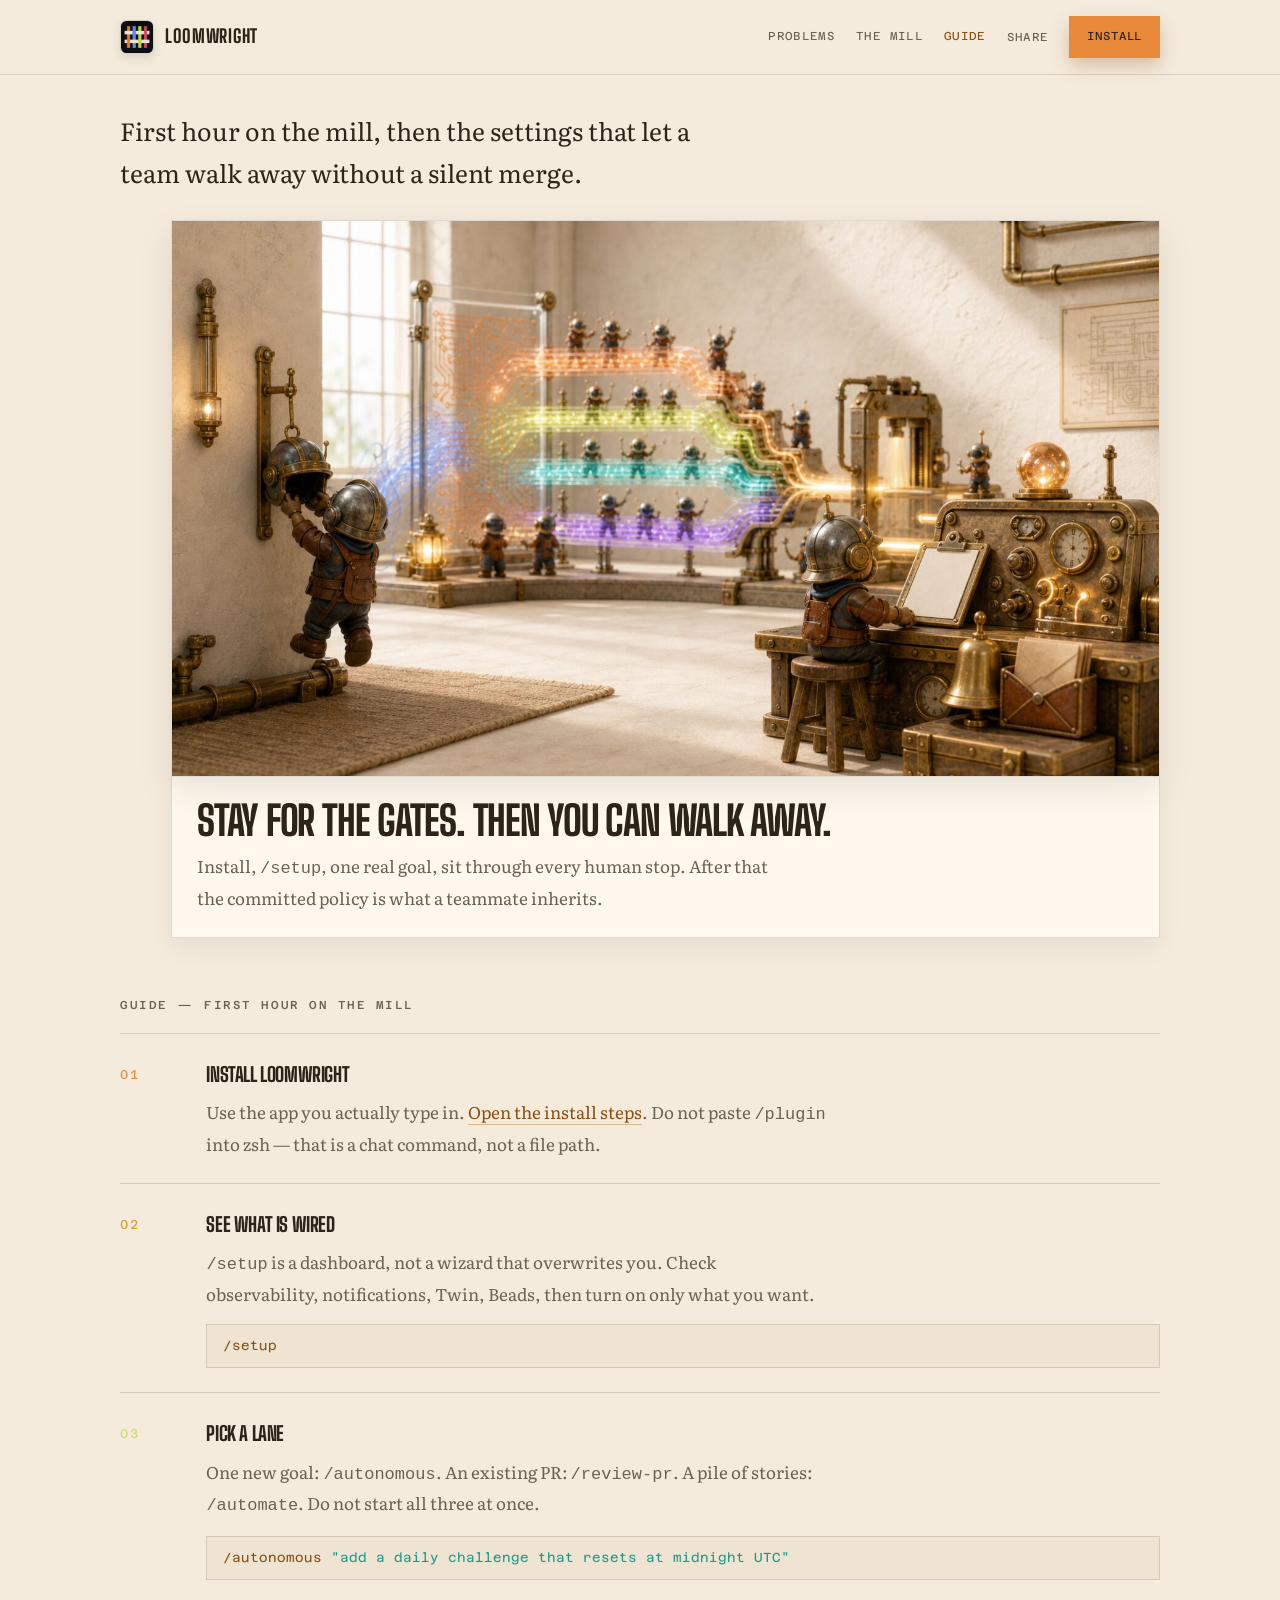
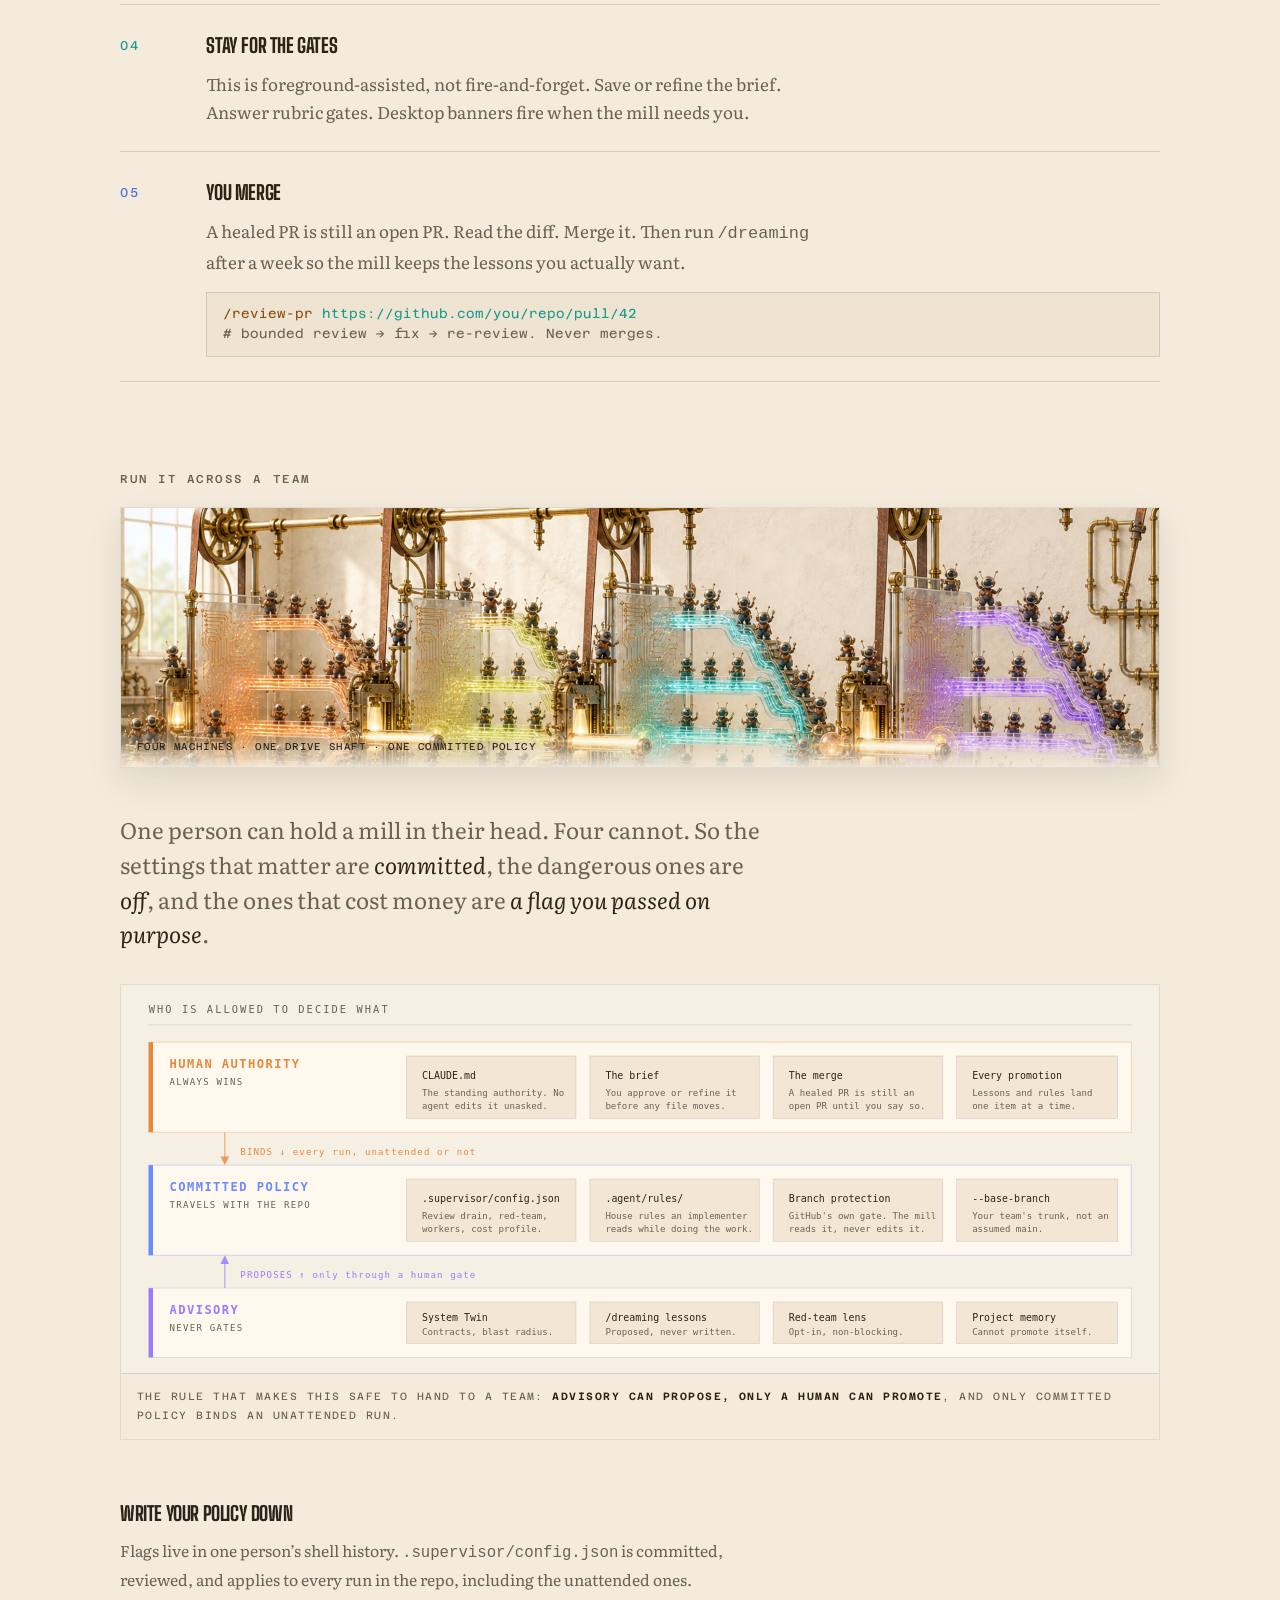
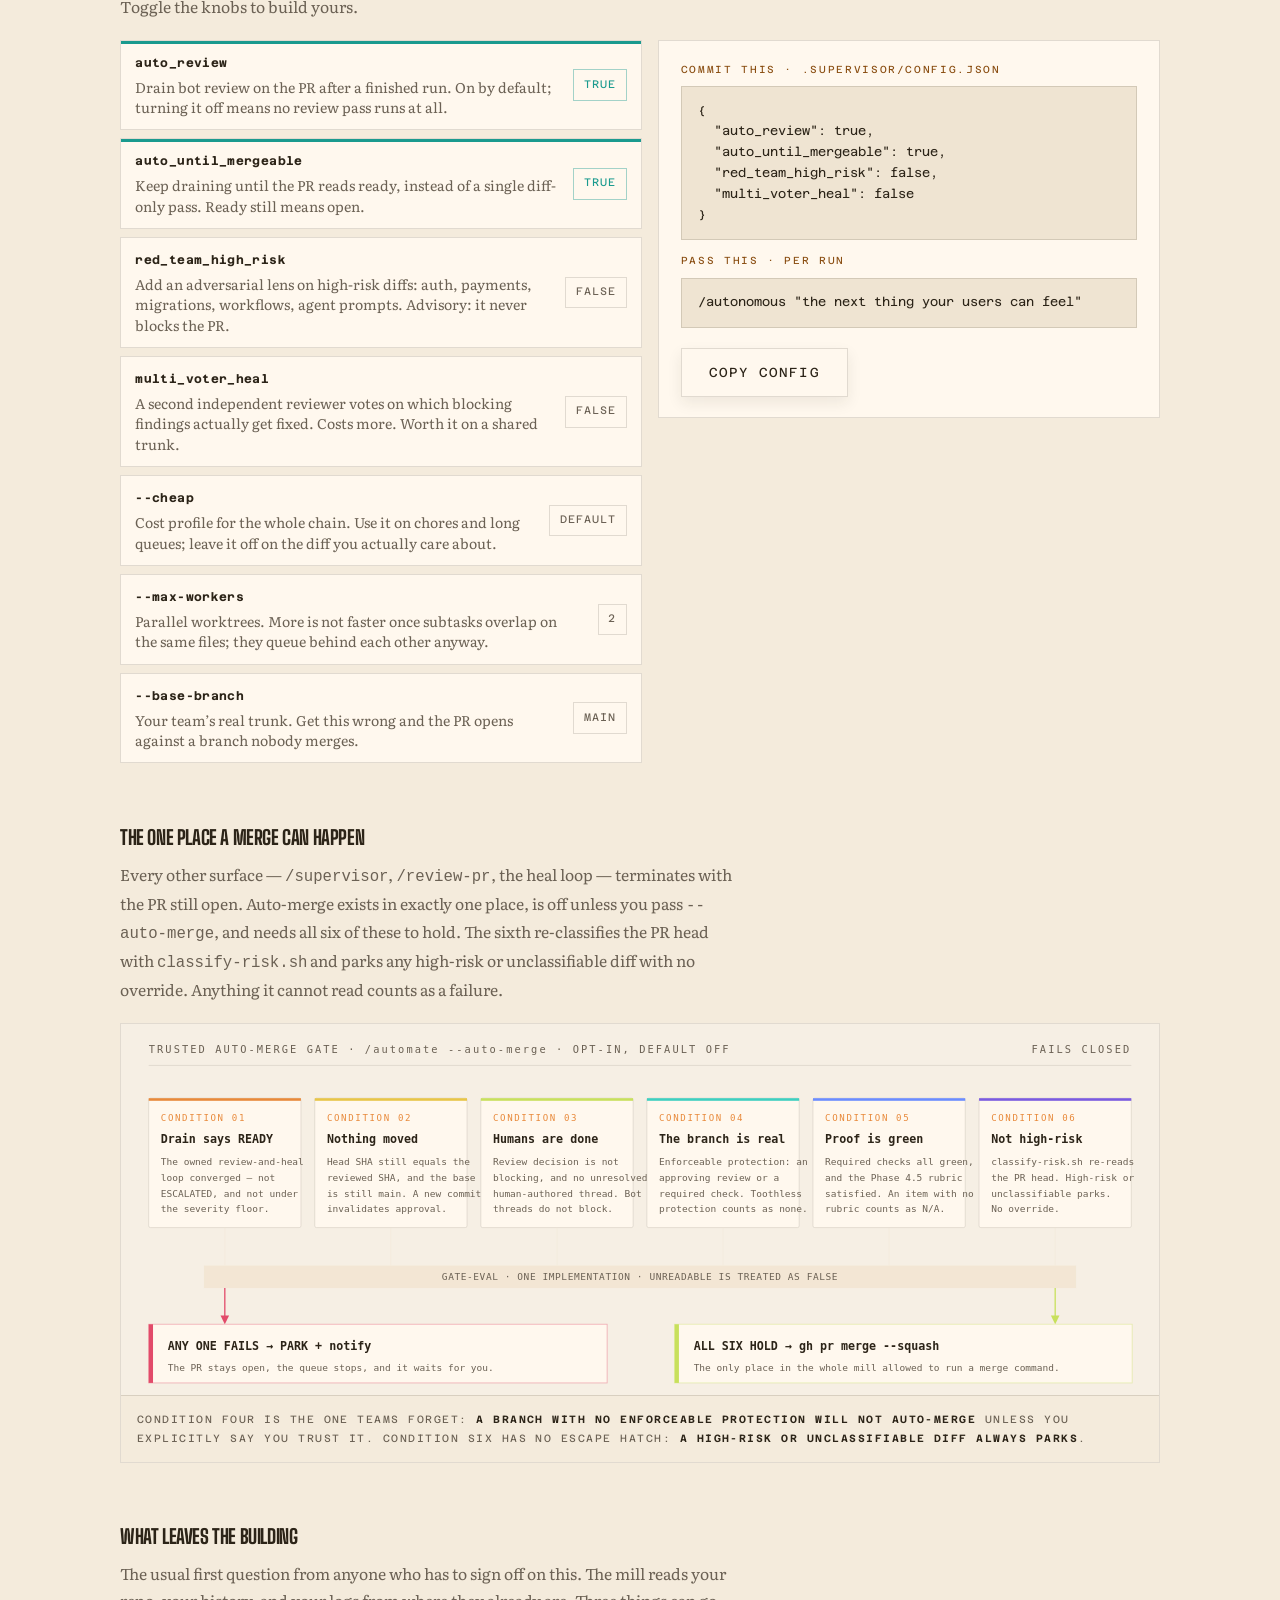
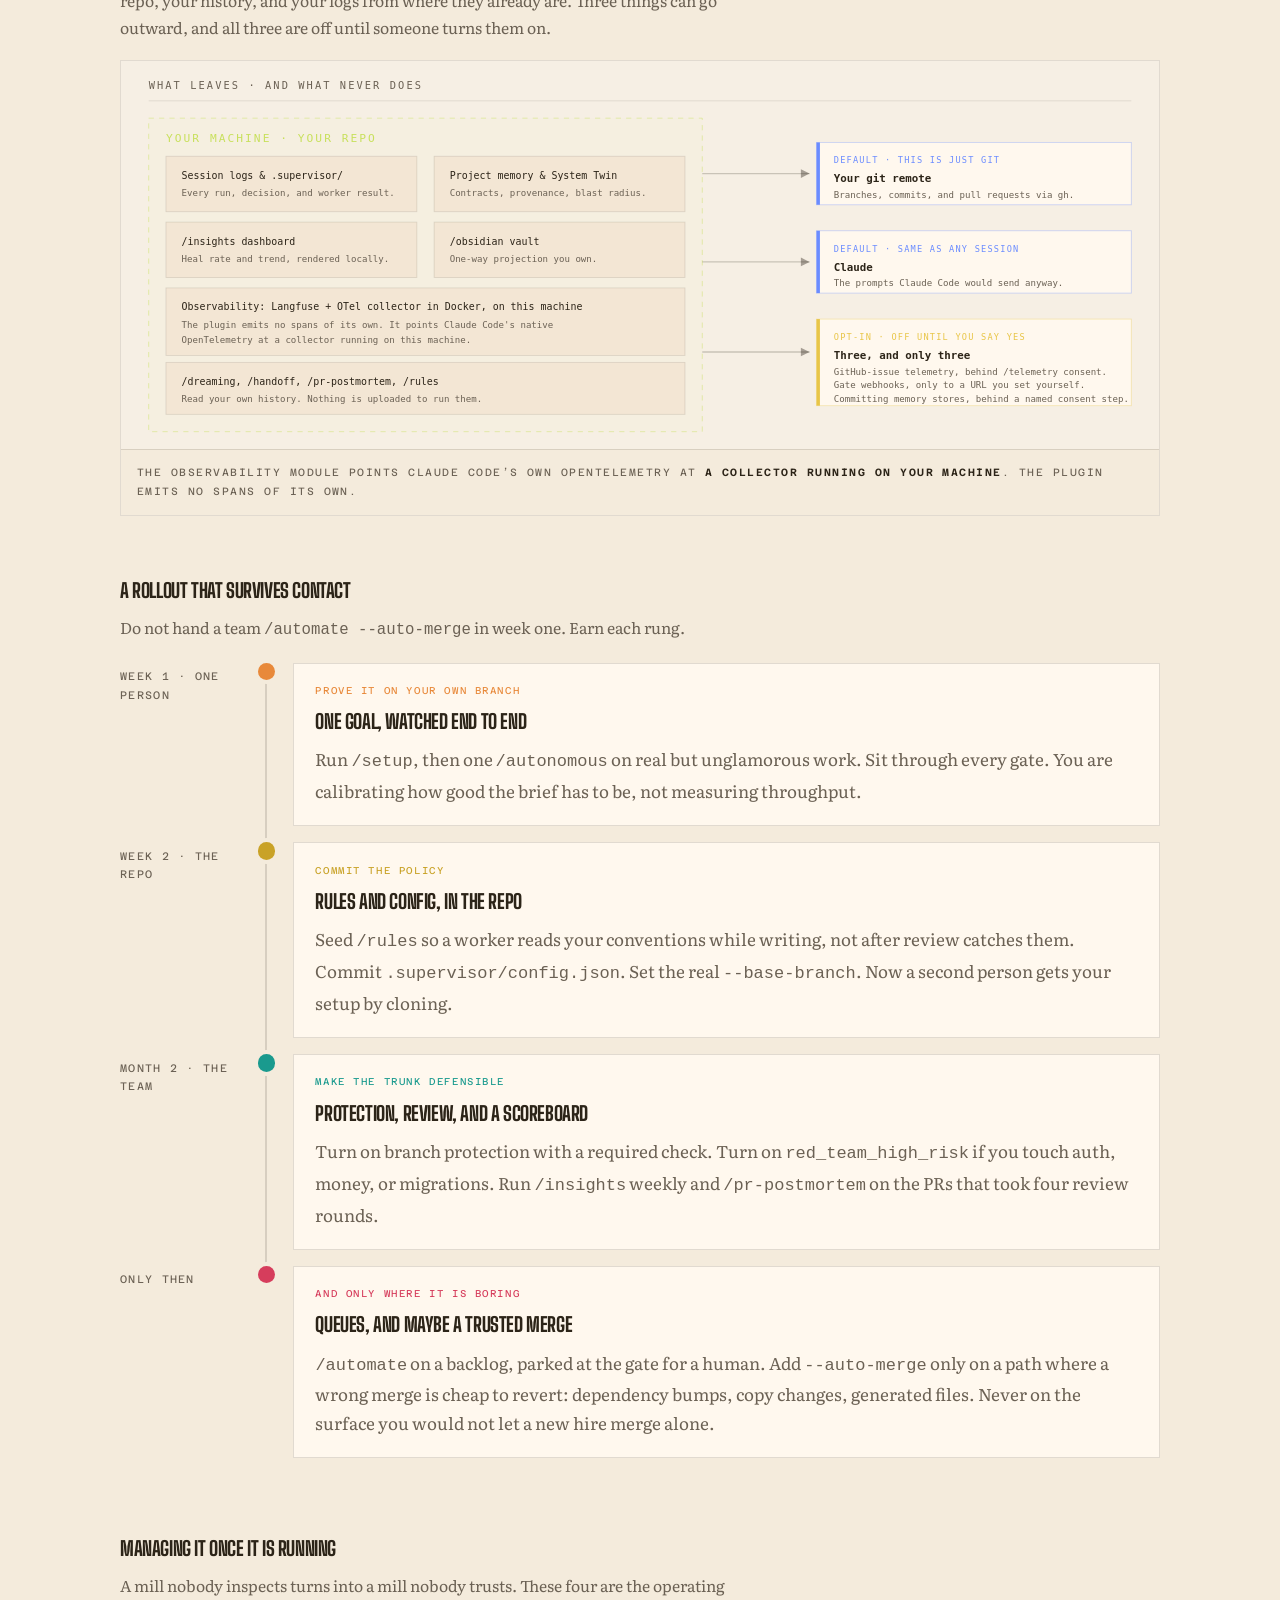
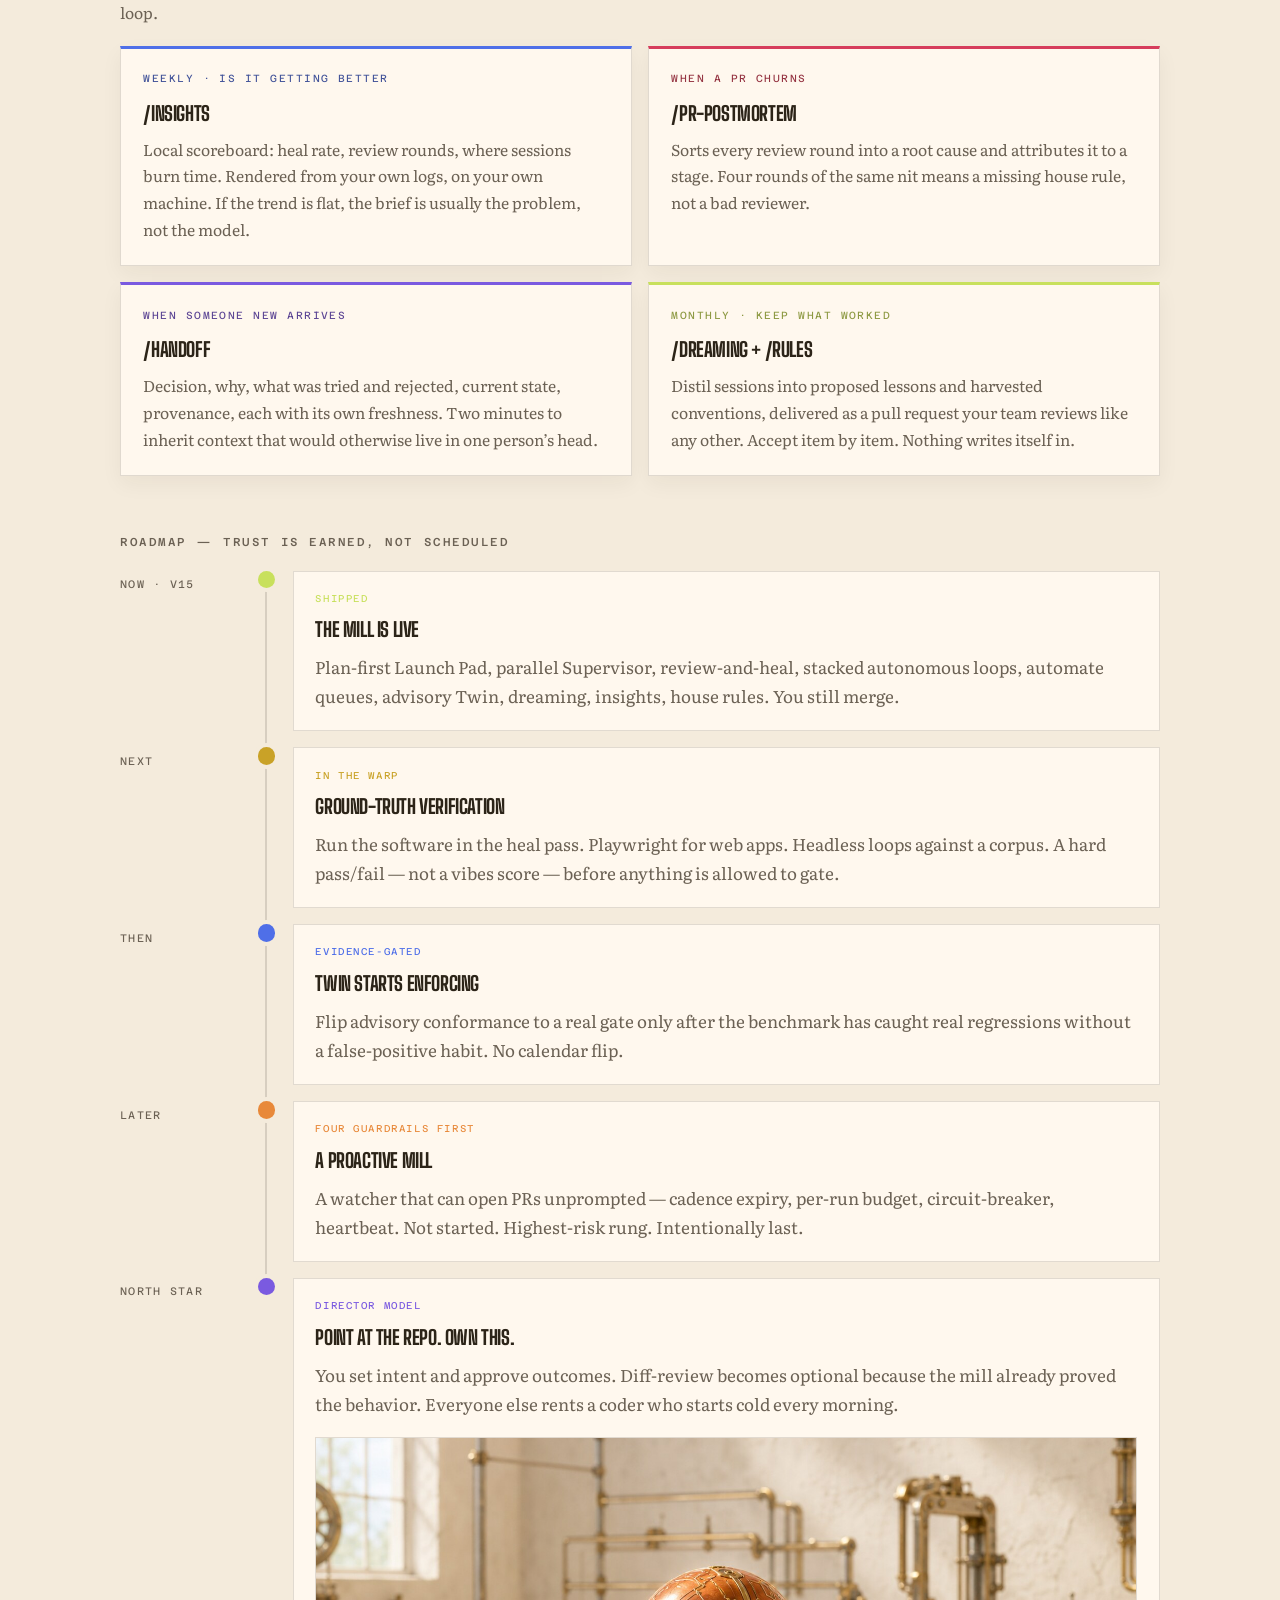
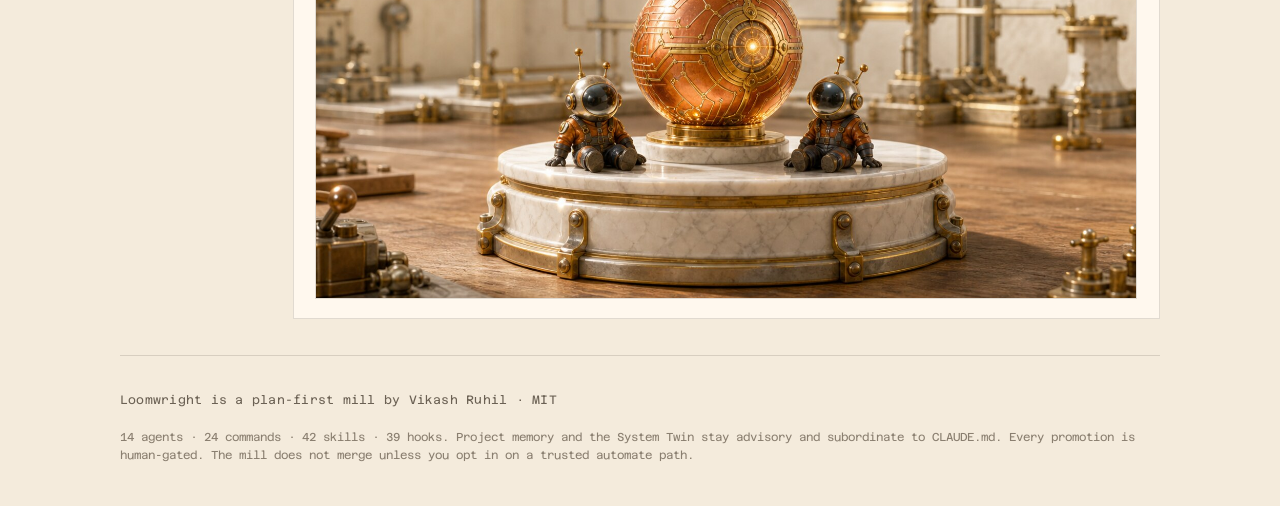
==== guide.html @ b25b1008 "fix(copy): quality hooks 36 → 39 to match plugin v15.85.0 plugin.json and CHANGELOG (v15.79.0, still" ====
<!DOCTYPE html>
<html lang="en">
<head>
  <meta charset="utf-8" />
  <meta name="viewport" content="width=device-width, initial-scale=1" />
  <title>Loomwright — first hour and team rollout</title>
  <meta name="description" content="Install, /setup, pick a lane, stay for the gates. Then commit policy, house rules, and a trusted auto-merge path only where a wrong merge is cheap." />
  <meta name="theme-color" content="#F4EBDC" />
  <link rel="icon" type="image/png" sizes="32x32" href="assets/icon-32.png" />
  <link rel="apple-touch-icon" sizes="180x180" href="assets/icon-180.png" />
  <meta property="og:title" content="Loomwright — first hour and team rollout" />
  <meta property="og:description" content="Install, /setup, pick a lane, stay for the gates. Then commit policy, house rules, and a trusted auto-merge path only where a wrong merge is cheap." />
  <meta property="og:image" content="https://vikashruhilgit.github.io/loomwright-site/assets/og.jpg" />
  <meta property="og:type" content="website" />
  <meta name="twitter:card" content="summary_large_image" />
  <link rel="preconnect" href="https://fonts.googleapis.com" />
  <link rel="preconnect" href="https://fonts.gstatic.com" crossorigin />
  <link href="https://fonts.googleapis.com/css2?family=Azeret+Mono:wght@400;500&family=Big+Shoulders+Display:wght@700;800&family=Literata:ital,opsz,wght@0,7..72,400;0,7..72,500;1,7..72,400&display=swap" rel="stylesheet" />
  <link rel="stylesheet" href="site.css" />
</head>
<body>
  <a class="skip" href="#main">Skip to content</a>
  <nav>
    <div class="nav-inner">
      <a class="brand" href="index.html">
        <img src="assets/icon-180.png" alt="" width="34" height="34" decoding="async" />
        <span>Loomwright</span>
      </a>
      <div class="nav-links">
        <a href="index.html">Problems</a>
        <a href="mill.html">The mill</a>
        <a href="guide.html" aria-current="page">Guide</a>
        <button type="button" class="share" data-share>Share</button>
        <a class="btn btn-solid" href="install.html">Install</a>
      </div>
    </div>
  </nav>

  <div class="wrap" id="main">
    <p class="page-lede">First hour on the mill, then the settings that let a team walk away without a silent merge.</p>

    <article class="chapter" style="--c:var(--indigo)">
      <figure>
        <img src="assets/guide-hour.jpg" width="1600" height="900" decoding="async"
          alt="A millwright watches four glass lanes start to glow from a brass console, while a second hangs a helmet on a peg, ready to leave." />
        <span class="gleam" aria-hidden="true"></span>
      </figure>
      <div class="copy">
        <h2>Stay for the gates. Then you can walk away.</h2>
        <p>Install, <code>/setup</code>, one real goal, sit through every human stop. After that the committed policy is what a teammate inherits.</p>
      </div>
    </article>

    <h2 class="sec" id="guide">Guide — first hour on the mill</h2>
    <div class="guide">
      <article class="step" style="--c:var(--copper)">
        <span class="n">01</span>
        <div>
          <h3>Install Loomwright</h3>
          <p>Use the app you actually type in. <a href="install.html">Open the install steps</a>. Do not paste <code>/plugin</code> into zsh — that is a chat command, not a file path.</p>
        </div>
      </article>
      <article class="step" style="--c:var(--gold)">
        <span class="n">02</span>
        <div>
          <h3>See what is wired</h3>
          <p><code>/setup</code> is a dashboard, not a wizard that overwrites you. Check observability, notifications, Twin, Beads, then turn on only what you want.</p>
          <pre class="cmd"><span class="c">/setup</span></pre>
        </div>
      </article>
      <article class="step" style="--c:var(--chartreuse)">
        <span class="n">03</span>
        <div>
          <h3>Pick a lane</h3>
          <p>One new goal: <code>/autonomous</code>. An existing PR: <code>/review-pr</code>. A pile of stories: <code>/automate</code>. Do not start all three at once.</p>
          <pre class="cmd"><span class="c">/autonomous</span> <span class="g">"add a daily challenge that resets at midnight UTC"</span></pre>
        </div>
      </article>
      <article class="step" style="--c:var(--teal)">
        <span class="n">04</span>
        <div>
          <h3>Stay for the gates</h3>
          <p>This is foreground-assisted, not fire-and-forget. Save or refine the brief. Answer rubric gates. Desktop banners fire when the mill needs you.</p>
        </div>
      </article>
      <article class="step" style="--c:var(--indigo)">
        <span class="n">05</span>
        <div>
          <h3>You merge</h3>
          <p>A healed PR is still an open PR. Read the diff. Merge it. Then run <code>/dreaming</code> after a week so the mill keeps the lessons you actually want.</p>
          <pre class="cmd"><span class="c">/review-pr</span> <span class="g">https://github.com/you/repo/pull/42</span>
<span class="d"># bounded review → fix → re-review. Never merges.</span></pre>
        </div>
      </article>
    </div>

    <h2 class="sec" id="teams">Run it across a team</h2>
    <figure class="hero-frame band">
      <img src="assets/mill-row.jpg" width="2000" height="500" loading="lazy" decoding="async"
        alt="Four brass-and-glass mills in a sunlit loft, each run by tiny millwrights, all driven by one overhead shaft." />
      <figcaption class="hero-caption">Four machines · one drive shaft · one committed policy</figcaption>
    </figure>
    <p class="lede" style="max-width:50ch;margin-bottom:2rem">One person can hold a mill in their head. Four cannot. So the settings that matter are <em>committed</em>, the dangerous ones are <em>off</em>, and the ones that cost money are <em>a flag you passed on purpose</em>.</p>

    <figure class="fig">
      <img src="assets/control-plane.svg" width="1200" height="448" loading="lazy" decoding="async"
        alt="Three planes of authority. Human authority — CLAUDE.md, approving the brief, the merge, every promotion — always wins. Committed policy — supervisor config, house rules, branch protection, base branch — binds every run and travels with the repo. Advisory signals — System Twin, lessons, red-team, project memory — can only propose upward through a human gate and never gate a merge." />
      <figcaption>The rule that makes this safe to hand to a team: <b>advisory can propose, only a human can promote</b>, and only committed policy binds an unattended run.</figcaption>
    </figure>

    <div class="blk">
      <h3>Write your policy down</h3>
      <p class="note">Flags live in one person’s shell history. <code>.supervisor/config.json</code> is committed, reviewed, and applies to every run in the repo, including the unattended ones. Toggle the knobs to build yours.</p>
      <div class="policy">
        <div class="knobs" id="knobs">
          <button class="knob" type="button" data-scope="cfg" data-key="auto_review" data-value="true" data-default="true" data-active="true" aria-pressed="true">
            <span><b>auto_review</b><em>Drain bot review on the PR after a finished run. On by default; turning it off means no review pass runs at all.</em></span>
            <i>true</i>
          </button>
          <button class="knob" type="button" data-scope="cfg" data-key="auto_until_mergeable" data-value="true" data-default="true" data-active="true" aria-pressed="true">
            <span><b>auto_until_mergeable</b><em>Keep draining until the PR reads ready, instead of a single diff-only pass. Ready still means open.</em></span>
            <i>true</i>
          </button>
          <button class="knob" type="button" data-scope="cfg" data-key="red_team_high_risk" data-value="false" data-default="false" data-active="false" aria-pressed="false">
            <span><b>red_team_high_risk</b><em>Add an adversarial lens on high-risk diffs: auth, payments, migrations, workflows, agent prompts. Advisory: it never blocks the PR.</em></span>
            <i>false</i>
          </button>
          <button class="knob" type="button" data-scope="cfg" data-key="multi_voter_heal" data-value="false" data-default="false" data-active="false" aria-pressed="false">
            <span><b>multi_voter_heal</b><em>A second independent reviewer votes on which blocking findings actually get fixed. Costs more. Worth it on a shared trunk.</em></span>
            <i>false</i>
          </button>
          <button class="knob" type="button" data-scope="run" data-key="cost" data-value="default" data-default="default" data-cycle="default,cheap" data-active="false" aria-pressed="false">
            <span><b>--cheap</b><em>Cost profile for the whole chain. Use it on chores and long queues; leave it off on the diff you actually care about.</em></span>
            <i>default</i>
          </button>
          <button class="knob" type="button" data-scope="run" data-key="workers" data-value="2" data-default="2" data-cycle="2,4,1,sequential" data-active="false" aria-pressed="false">
            <span><b>--max-workers</b><em>Parallel worktrees. More is not faster once subtasks overlap on the same files; they queue behind each other anyway.</em></span>
            <i>2</i>
          </button>
          <button class="knob" type="button" data-scope="run" data-key="base" data-value="main" data-default="main" data-cycle="main,development,trunk" data-active="false" aria-pressed="false">
            <span><b>--base-branch</b><em>Your team’s real trunk. Get this wrong and the PR opens against a branch nobody merges.</em></span>
            <i>main</i>
          </button>
        </div>
        <div class="policy-out">
          <p class="tag" style="margin-top:0">Commit this · .supervisor/config.json</p>
          <pre id="policy-json">{}</pre>
          <p class="tag">Pass this · per run</p>
          <pre id="policy-cmd">/autonomous "…"</pre>
          <button class="btn btn-ghost" type="button" id="policy-copy">Copy config</button>
        </div>
      </div>
    </div>

    <div class="blk">
      <h3>The one place a merge can happen</h3>
      <p class="note">Every other surface — <code>/supervisor</code>, <code>/review-pr</code>, the heal loop — terminates with the PR still open. Auto-merge exists in exactly one place, is off unless you pass <code>--auto-merge</code>, and needs all six of these to hold. The sixth re-classifies the PR head with <code>classify-risk.sh</code> and parks any high-risk or unclassifiable diff with no override. Anything it cannot read counts as a failure.</p>
      <figure class="fig" style="margin-bottom:0">
        <img src="assets/merge-gate.svg" width="1200" height="430" loading="lazy" decoding="async"
          alt="The six-condition fail-closed trusted auto-merge gate: the review drain returned READY and not under the severity floor; the head SHA is unchanged and the base is still main; review decision is not blocking and no human thread is unresolved; the branch has enforceable protection; required checks are green and the rubric is satisfied; classify-risk.sh re-classifies the PR head and parks any high-risk or unclassifiable diff with no override. Any false or unreadable condition parks the PR and notifies instead of merging." />
        <figcaption>Condition four is the one teams forget: <b>a branch with no enforceable protection will not auto-merge</b> unless you explicitly say you trust it. Condition six has no escape hatch: <b>a high-risk or unclassifiable diff always parks</b>.</figcaption>
      </figure>
    </div>

    <div class="blk">
      <h3>What leaves the building</h3>
      <p class="note">The usual first question from anyone who has to sign off on this. The mill reads your repo, your history, and your logs from where they already are. Three things can go outward, and all three are off until someone turns them on.</p>
      <figure class="fig" style="margin-bottom:0">
        <img src="assets/data-boundary.svg" width="1200" height="448" loading="lazy" decoding="async"
          alt="Boundary diagram. Staying local: session logs and supervisor state, project memory and System Twin, the insights dashboard, the Obsidian vault, and the Langfuse and OTel observability stack running in Docker on your machine. Crossing by default: branches, commits and pull requests to your own git remote, and prompts to Claude exactly as any Claude Code session sends them. Opt-in only: GitHub-issue telemetry, gate webhooks to a URL you set, and version-controlling memory stores behind a consent step." />
        <figcaption>The observability module points Claude Code’s own OpenTelemetry at <b>a collector running on your machine</b>. The plugin emits no spans of its own.</figcaption>
      </figure>
    </div>

    <div class="blk">
      <h3>A rollout that survives contact</h3>
      <p class="note">Do not hand a team <code>/automate --auto-merge</code> in week one. Earn each rung.</p>
      <div class="road">
        <article class="mile">
          <span class="when">Week 1 · one person</span>
          <div class="rail"><i class="dot" style="--c:var(--copper)"></i></div>
          <div class="body">
            <p class="st" style="color:var(--copper)">Prove it on your own branch</p>
            <h3>One goal, watched end to end</h3>
            <p>Run <code>/setup</code>, then one <code>/autonomous</code> on real but unglamorous work. Sit through every gate. You are calibrating how good the brief has to be, not measuring throughput.</p>
          </div>
        </article>
        <article class="mile">
          <span class="when">Week 2 · the repo</span>
          <div class="rail"><i class="dot" style="--c:var(--gold)"></i></div>
          <div class="body">
            <p class="st" style="color:var(--gold)">Commit the policy</p>
            <h3>Rules and config, in the repo</h3>
            <p>Seed <code>/rules</code> so a worker reads your conventions while writing, not after review catches them. Commit <code>.supervisor/config.json</code>. Set the real <code>--base-branch</code>. Now a second person gets your setup by cloning.</p>
          </div>
        </article>
        <article class="mile">
          <span class="when">Month 2 · the team</span>
          <div class="rail"><i class="dot" style="--c:var(--teal)"></i></div>
          <div class="body">
            <p class="st" style="color:var(--teal)">Make the trunk defensible</p>
            <h3>Protection, review, and a scoreboard</h3>
            <p>Turn on branch protection with a required check. Turn on <code>red_team_high_risk</code> if you touch auth, money, or migrations. Run <code>/insights</code> weekly and <code>/pr-postmortem</code> on the PRs that took four review rounds.</p>
          </div>
        </article>
        <article class="mile">
          <span class="when">Only then</span>
          <div class="rail"><i class="dot" style="--c:var(--madder)"></i></div>
          <div class="body">
            <p class="st" style="color:var(--madder)">And only where it is boring</p>
            <h3>Queues, and maybe a trusted merge</h3>
            <p><code>/automate</code> on a backlog, parked at the gate for a human. Add <code>--auto-merge</code> only on a path where a wrong merge is cheap to revert: dependency bumps, copy changes, generated files. Never on the surface you would not let a new hire merge alone.</p>
          </div>
        </article>
      </div>
    </div>

    <div class="blk">
      <h3>Managing it once it is running</h3>
      <p class="note">A mill nobody inspects turns into a mill nobody trusts. These four are the operating loop.</p>
      <div class="plays" style="margin-bottom:0">
        <article style="--c:var(--indigo)">
          <p class="why">Weekly · is it getting better</p>
          <h3>/insights</h3>
          <p>Local scoreboard: heal rate, review rounds, where sessions burn time. Rendered from your own logs, on your own machine. If the trend is flat, the brief is usually the problem, not the model.</p>
        </article>
        <article style="--c:var(--madder)">
          <p class="why">When a PR churns</p>
          <h3>/pr-postmortem</h3>
          <p>Sorts every review round into a root cause and attributes it to a stage. Four rounds of the same nit means a missing house rule, not a bad reviewer.</p>
        </article>
        <article style="--c:var(--violet)">
          <p class="why">When someone new arrives</p>
          <h3>/handoff</h3>
          <p>Decision, why, what was tried and rejected, current state, provenance, each with its own freshness. Two minutes to inherit context that would otherwise live in one person’s head.</p>
        </article>
        <article style="--c:var(--chartreuse)">
          <p class="why">Monthly · keep what worked</p>
          <h3>/dreaming + /rules</h3>
          <p>Distil sessions into proposed lessons and harvested conventions, delivered as a pull request your team reviews like any other. Accept item by item. Nothing writes itself in.</p>
        </article>
      </div>
    </div>

    <h2 class="sec" id="roadmap">Roadmap — trust is earned, not scheduled</h2>
    <div class="road">
      <article class="mile">
        <span class="when">Now · v15</span>
        <div class="rail"><i class="dot" style="--c:var(--chartreuse)"></i></div>
        <div class="body">
          <p class="st" style="--c:var(--chartreuse);color:var(--chartreuse)">Shipped</p>
          <h3>The mill is live</h3>
          <p>Plan-first Launch Pad, parallel Supervisor, review-and-heal, stacked autonomous loops, automate queues, advisory Twin, dreaming, insights, house rules. You still merge.</p>
        </div>
      </article>
      <article class="mile">
        <span class="when">Next</span>
        <div class="rail"><i class="dot" style="--c:var(--gold)"></i></div>
        <div class="body">
          <p class="st" style="color:var(--gold)">In the warp</p>
          <h3>Ground-truth verification</h3>
          <p>Run the software in the heal pass. Playwright for web apps. Headless loops against a corpus. A hard pass/fail — not a vibes score — before anything is allowed to gate.</p>
        </div>
      </article>
      <article class="mile">
        <span class="when">Then</span>
        <div class="rail"><i class="dot" style="--c:var(--indigo)"></i></div>
        <div class="body">
          <p class="st" style="color:var(--indigo)">Evidence-gated</p>
          <h3>Twin starts enforcing</h3>
          <p>Flip advisory conformance to a real gate only after the benchmark has caught real regressions without a false-positive habit. No calendar flip.</p>
        </div>
      </article>
      <article class="mile">
        <span class="when">Later</span>
        <div class="rail"><i class="dot" style="--c:var(--copper)"></i></div>
        <div class="body">
          <p class="st" style="color:var(--copper)">Four guardrails first</p>
          <h3>A proactive mill</h3>
          <p>A watcher that can open PRs unprompted — cadence expiry, per-run budget, circuit-breaker, heartbeat. Not started. Highest-risk rung. Intentionally last.</p>
        </div>
      </article>
      <article class="mile">
        <span class="when">North star</span>
        <div class="rail"><i class="dot" style="--c:var(--violet)"></i></div>
        <div class="body">
          <p class="st" style="color:var(--violet)">Director model</p>
          <h3>Point at the repo. Own this.</h3>
          <p>You set intent and approve outcomes. Diff-review becomes optional because the mill already proved the behavior. Everyone else rents a coder who starts cold every morning.</p>
          <img class="shot" src="assets/north-star.jpg" width="1600" height="900" loading="lazy" decoding="async"
            alt="Tiny millwrights sitting with a finished glowing orb on a workbench, the mill behind them standing empty." />
        </div>
      </article>
    </div>


    <footer>
      Loomwright is a plan-first mill by Vikash Ruhil · MIT
      <span class="fine">14 agents · 24 commands · 42 skills · 39 hooks. Project memory and the System Twin stay advisory and subordinate to CLAUDE.md. Every promotion is human-gated. The mill does not merge unless you opt in on a trusted automate path.</span>
    </footer>
  </div>
  <script src="site.js"></script>
</body>
</html>
---- site.css ----
:root{
      --ink:#F4EBDC; --ink-2:#FFF8EE; --ink-3:#EFE4D2;
      --hair:rgba(44,36,24,.14);
      --text:#2C2418; --dim:#6B6154;
      --copper:#E8893A; --copper-deep:#8A4E12;
      --indigo:#4F6FE8; --madder:#D63D5C; --chartreuse:#C8E05C;
      --teal:#1A9A8E; --violet:#7A5AE0; --gold:#C9A227; --linen:#FFF8EE;
      --display:"Big Shoulders Display",Impact,sans-serif;
      --body:"Literata",Georgia,serif;
      --mono:"Azeret Mono",ui-monospace,Menlo,monospace;
      --brass:#C47A2C;
    }
    *{box-sizing:border-box}
    html{scroll-behavior:smooth; -webkit-text-size-adjust:100%}
    body{
      margin:0; background:var(--ink); color:var(--text);
      font-family:var(--body); font-size:1.0625rem; line-height:1.7;
      overflow-x:hidden;
    }
    .skip{
      position:absolute; left:-999px; top:0; background:var(--copper); color:#2C2418;
      padding:.6rem 1rem; font-family:var(--mono); z-index:20;
    }
    .skip:focus{left:1rem; top:1rem}
    .wrap{position:relative; z-index:1; max-width:68rem; margin:0 auto; padding:0 1.5rem 4.5rem}

    nav{
      position:sticky; top:0; z-index:8;
      background:rgba(244,235,220,.92); backdrop-filter:blur(12px);
      border-bottom:1px solid var(--hair);
    }
    .nav-inner{display:flex; align-items:center; justify-content:space-between; gap:1rem;
      max-width:68rem; margin:0 auto; padding:1rem 1.5rem}
    .brand{display:flex; align-items:center; gap:.7rem; text-decoration:none; color:var(--text)}
    .brand img{width:2.1rem; height:2.1rem; border-radius:.4rem; object-fit:cover; border:1px solid var(--hair);
      box-shadow:0 4px 10px rgba(44,36,24,.12)}
    .brand span{font-family:var(--display); font-size:1.15rem; letter-spacing:.04em; text-transform:uppercase; font-weight:800}
    .nav-links{display:flex; gap:1.3rem; align-items:center; flex-wrap:wrap}
    .nav-links a:not(.btn), .nav-links .share{font-family:var(--mono); font-size:.72rem; letter-spacing:.12em; text-transform:uppercase;
      color:var(--dim); text-decoration:none}
    .nav-links a:not(.btn):hover,.nav-links a:not(.btn):focus-visible,.nav-links .share:hover,.nav-links .share:focus-visible{color:var(--copper-deep)}
    .nav-links a:focus-visible,.nav-links .share:focus-visible{outline:2px solid var(--indigo); outline-offset:4px}
    .nav-links .share{background:none; border:0; padding:0; cursor:pointer}
    .nav-links .btn{padding:.7rem 1.1rem; font-size:.72rem}

    h1{font-family:var(--display); font-weight:800; font-size:clamp(3.2rem,10vw,7rem); line-height:.82;
      letter-spacing:-.03em; margin:0 0 1.1rem; text-transform:uppercase}
    h1 .two{color:var(--indigo)}
    .lede{font-size:clamp(1.12rem,2.4vw,1.4rem); line-height:1.55; color:var(--dim);
      max-width:38ch; margin:0 0 1.8rem}
    .lede em{font-style:italic; color:var(--text)}

    .invention{position:relative; z-index:1; margin:0 0 2.4rem}
    .invention-shot{display:block; width:100%; height:auto; aspect-ratio:16/9; max-height:60vh; object-fit:cover;
      object-position:center 42%; background:#F7F1E4}
    .plaque{
      position:relative; z-index:2; margin:-5.5rem auto 0; max-width:68rem; padding:0 1.5rem;
    }
    .plaque-card{
      background:var(--ink-2); border:1px solid var(--hair); padding:1.6rem 1.8rem 1.5rem;
      box-shadow:0 18px 40px rgba(44,36,24,.12);
    }
    .stamps{display:flex; flex-wrap:wrap; gap:.55rem; margin:1.2rem 0 0; padding:0; list-style:none}
    .stamps li{font-family:var(--mono); font-size:.62rem; letter-spacing:.1em; text-transform:uppercase;
      border:1px solid var(--hair); padding:.45rem .7rem; background:var(--ink); color:var(--dim)}
    .stamps b{color:var(--text); font-weight:600}

    .hero-frame{position:relative; border:1px solid var(--hair); background:var(--ink-2); min-width:0;
      box-shadow:0 14px 32px rgba(44,36,24,.1)}
    .hero-frame img{display:block; width:100%; height:auto; aspect-ratio:16/10; object-fit:cover}
    .hero-caption{position:absolute; left:0; right:0; bottom:0; padding:.7rem 1rem;
      font-family:var(--mono); font-size:.62rem; letter-spacing:.14em; text-transform:uppercase;
      color:var(--text); background:linear-gradient(transparent, rgba(244,235,220,.94))}

    .actions{display:flex; flex-wrap:wrap; gap:1rem}
    .btn{font-family:var(--mono); font-size:.82rem; letter-spacing:.08em; text-transform:uppercase;
      text-decoration:none; padding:1rem 1.7rem; display:inline-block; border:0; cursor:pointer;
      transition:transform .16s cubic-bezier(.16,1,.3,1), box-shadow .16s}
    .btn-solid{background:var(--copper); color:#2C2418; box-shadow:0 8px 18px rgba(138,78,18,.28)}
    .btn-solid:hover,.btn-solid:focus-visible{transform:translateY(-2px); box-shadow:0 12px 24px rgba(138,78,18,.34)}
    .btn-ghost{color:var(--text); background:var(--ink-2); border:1px solid var(--hair);
      box-shadow:0 6px 14px rgba(44,36,24,.08)}
    .btn-ghost:hover,.btn-ghost:focus-visible{transform:translateY(-2px); border-color:var(--indigo)}
    .btn:focus-visible{outline:2px solid var(--indigo); outline-offset:4px}

    .lanes{
      display:flex; gap:.55rem; align-items:stretch; margin:1.35rem 0 1.5rem
    }
    .lanes.story{
      position:sticky; top:3.55rem; z-index:7;
      background:rgba(244,235,220,.94); backdrop-filter:blur(12px);
      margin:0 -1.5rem 1.5rem; padding:.7rem 1.5rem .8rem;
      border-bottom:1px solid var(--hair)
    }
    .lanes.story:has(.lane:nth-child(1):is(:hover,:focus-visible,[aria-current="true"])) ~ .chapters .chapter:nth-child(1) figure,
    .lanes.story:has(.lane:nth-child(2):is(:hover,:focus-visible,[aria-current="true"])) ~ .chapters .chapter:nth-child(2) figure,
    .lanes.story:has(.lane:nth-child(3):is(:hover,:focus-visible,[aria-current="true"])) ~ .chapters .chapter:nth-child(3) figure,
    .lanes.story:has(.lane:nth-child(4):is(:hover,:focus-visible,[aria-current="true"])) ~ .chapters .chapter:nth-child(4) figure{
      border-color:color-mix(in srgb, var(--c) 50%, var(--hair));
      box-shadow:0 18px 36px color-mix(in srgb, var(--c) 22%, rgba(44,36,24,.08))
    }
    .lanes .lane{
      flex:1; border:0; padding:0; cursor:pointer; appearance:none; min-height:1.5rem;
      background:transparent; display:flex; flex-direction:column; gap:.4rem; justify-content:center;
      text-decoration:none; color:var(--dim); text-align:center;
      font-family:var(--mono); font-size:.62rem; letter-spacing:.12em; text-transform:uppercase; font-weight:500
    }
    .lanes .lane[aria-current="true"]{color:var(--text)}
    .lanes .lane > span{
      display:block; height:.7rem; width:100%; border-radius:99px; background:var(--c);
      position:relative; overflow:hidden;
      transition:transform .28s cubic-bezier(.16,1,.3,1), box-shadow .28s cubic-bezier(.16,1,.3,1)
    }
    .lanes .lane > span::after{
      content:""; position:absolute; inset:0 auto 0 -50%; width:46%;
      background:linear-gradient(90deg, transparent, rgba(255,255,255,.78), transparent);
      animation:flow-x 1.8s cubic-bezier(.16,1,.3,1) 2 both
    }
    .laws .no::after{
      content:""; position:absolute; inset:-45% 0 auto; height:42%; width:100%;
      background:linear-gradient(180deg, transparent, rgba(255,255,255,.82), transparent);
      animation:flow-y 2.2s cubic-bezier(.16,1,.3,1) 2 both
    }
    .lanes .lane:nth-child(2) > span::after, .laws li:nth-child(2) .no::after{animation-delay:-.55s}
    .lanes .lane:nth-child(3) > span::after, .laws li:nth-child(3) .no::after{animation-delay:-1.1s}
    .lanes .lane:nth-child(4) > span::after, .laws li:nth-child(4) .no::after{animation-delay:-1.65s}
    .lanes .lane:hover > span, .lanes .lane:focus-visible > span, .lanes .lane[aria-pressed="true"] > span,
    .lanes .lane[aria-current="true"] > span,
    .wrap:has(.laws li:nth-child(1) .law:is(:hover,:focus-visible,[aria-pressed="true"])) .lanes .lane:nth-child(1) > span,
    .wrap:has(.laws li:nth-child(2) .law:is(:hover,:focus-visible,[aria-pressed="true"])) .lanes .lane:nth-child(2) > span,
    .wrap:has(.laws li:nth-child(3) .law:is(:hover,:focus-visible,[aria-pressed="true"])) .lanes .lane:nth-child(3) > span,
    .wrap:has(.laws li:nth-child(4) .law:is(:hover,:focus-visible,[aria-pressed="true"])) .lanes .lane:nth-child(4) > span,
    .wrap:has(.chapters .chapter:nth-child(1):is(:hover,.on)) .lanes .lane:nth-child(1) > span,
    .wrap:has(.chapters .chapter:nth-child(2):is(:hover,.on)) .lanes .lane:nth-child(2) > span,
    .wrap:has(.chapters .chapter:nth-child(3):is(:hover,.on)) .lanes .lane:nth-child(3) > span,
    .wrap:has(.chapters .chapter:nth-child(4):is(:hover,.on)) .lanes .lane:nth-child(4) > span{
      transform:scaleY(1.55); box-shadow:0 6px 16px color-mix(in srgb, var(--c) 45%, transparent)
    }
    .lanes .lane:focus-visible{outline:2px solid var(--indigo); outline-offset:3px}
    .lanes.off-stage .lane > span::after, .laws.off-stage .no::after,
    .road.off-stage .dot::after{animation-play-state:paused}
    @keyframes flow-x{to{transform:translateX(220px)}}
    @keyframes flow-y{to{transform:translateY(90px)}}

    h2.sec{font-family:var(--mono); font-size:.72rem; letter-spacing:.22em; text-transform:uppercase;
      color:var(--dim); margin:2.6rem 0 1.1rem; font-weight:500}
    h2.sec[id], .invention[id]{scroll-margin-top:5.5rem}
    h3{font-family:var(--display); font-weight:800; letter-spacing:-.02em; text-transform:uppercase; margin:0 0 .4rem}

    .laws{display:grid; gap:1rem; margin:0 0 clamp(3.2rem,8vw,5.5rem); padding:0; list-style:none}
    .laws li{margin:0}
    .laws li:nth-child(even){margin-left:clamp(0rem,4vw,3rem)}
    .law{
      width:100%; display:grid; grid-template-columns:auto 1fr; gap:1.1rem; text-align:left;
      background:var(--ink-2); border:1px solid var(--hair); padding:1.35rem 1.5rem 1.35rem 1.2rem;
      box-shadow:0 10px 24px rgba(44,36,24,.06); cursor:pointer; color:inherit; font:inherit;
      appearance:none; border-radius:0;
      transition:translate .28s cubic-bezier(.16,1,.3,1), box-shadow .28s cubic-bezier(.16,1,.3,1),
        border-color .28s cubic-bezier(.16,1,.3,1), opacity .28s cubic-bezier(.16,1,.3,1);
      animation:law-in .7s cubic-bezier(.16,1,.3,1) backwards
    }
    .laws li:nth-child(2) .law{animation-delay:.08s}
    .laws li:nth-child(3) .law{animation-delay:.16s}
    .laws li:nth-child(4) .law{animation-delay:.24s}
    .law:hover, .law:focus-visible, .law[aria-pressed="true"],
    .lanes:has(.lane:nth-child(1):is(:hover,:focus-visible,[aria-pressed="true"])) ~ .laws li:nth-child(1) .law,
    .lanes:has(.lane:nth-child(2):is(:hover,:focus-visible,[aria-pressed="true"])) ~ .laws li:nth-child(2) .law,
    .lanes:has(.lane:nth-child(3):is(:hover,:focus-visible,[aria-pressed="true"])) ~ .laws li:nth-child(3) .law,
    .lanes:has(.lane:nth-child(4):is(:hover,:focus-visible,[aria-pressed="true"])) ~ .laws li:nth-child(4) .law{
      translate:0 -4px;
      border-color:color-mix(in srgb, var(--c) 50%, var(--hair));
      box-shadow:0 18px 36px color-mix(in srgb, var(--c) 22%, rgba(44,36,24,.08))
    }
    .law:focus-visible{outline:2px solid var(--indigo); outline-offset:3px}
    .laws:has(.law[aria-pressed="true"]) .law:not([aria-pressed="true"]){opacity:.62}
    .laws .no{width:1.15rem; height:4.2rem; border-radius:99px; background:var(--c);
      position:relative; overflow:hidden; display:block}
    .lanes .lane:hover > span::after, .lanes .lane:focus-visible > span::after,
    .lanes .lane[aria-pressed="true"] > span::after, .lanes .lane[aria-current="true"] > span::after{animation:flow-x 1.6s cubic-bezier(.16,1,.3,1) infinite}
    .law:hover .no::after, .law:focus-visible .no::after, .law[aria-pressed="true"] .no::after{
      animation:flow-y 1.4s cubic-bezier(.16,1,.3,1) infinite
    }
    .law-title{display:block; font-family:var(--display); font-weight:800; letter-spacing:-.02em;
      text-transform:uppercase; margin:0 0 .4rem}
    .law-copy{margin:0; color:var(--dim); display:block}
    @keyframes law-in{
      from{opacity:0; filter:blur(5px); translate:0 14px}
      to{opacity:1; filter:none; translate:0 0}
    }

    .guide{display:grid; gap:0; margin:0 0 clamp(3.2rem,8vw,5.5rem)}
    .step{display:grid; grid-template-columns:4.2rem 1fr; gap:1.2rem; padding:1.5rem 0;
      border-top:1px solid var(--hair)}
    .step:last-child{border-bottom:1px solid var(--hair)}
    .step > div{min-width:0}
    .step .n{font-family:var(--mono); color:var(--c, var(--copper)); font-size:.8rem; letter-spacing:.12em; padding-top:.35rem}
    .step p{margin:.25rem 0 0; color:var(--dim); max-width:62ch}
    .cmd{
      font-family:var(--mono); font-size:.82rem; background:var(--ink-3); color:var(--text);
      border:1px solid var(--hair); padding:.7rem 1rem; margin:.9rem 0 0; overflow-x:auto;
      white-space:pre; line-height:1.55;
    }
    .cmd .c{color:var(--copper-deep)}
    .cmd .g{color:var(--teal)}
    .cmd .d{color:var(--dim)}

    .picks{display:flex; flex-wrap:wrap; gap:.55rem; margin:0 0 1.2rem}
    .picks button{
      font-family:var(--mono); font-size:.72rem; letter-spacing:.06em; text-transform:uppercase;
      background:var(--ink-2); color:var(--text); border:1px solid var(--hair); padding:.65rem .9rem; cursor:pointer;
    }
    .picks button[aria-pressed="true"], .picks button:hover, .picks button:focus-visible{
      border-color:var(--copper); color:var(--copper-deep); background:#FFF3E4
    }
    .picks button:focus-visible{outline:2px solid var(--indigo); outline-offset:3px}
    .play-card,.install-card{background:var(--ink-2); border:1px solid var(--hair);
      border-top:3px solid var(--copper); padding:1.4rem 1.5rem; min-height:9.5rem}
    .play-card{margin:0 0 clamp(3.2rem,8vw,5.5rem)}
    .play-card .tag,.install-card .tag{font-family:var(--mono); font-size:.68rem; letter-spacing:.16em; text-transform:uppercase; color:var(--copper-deep); margin:0 0 .5rem}
    .play-card p,.install-card p{margin:.35rem 0 0; color:var(--dim)}
    .install-card h3{margin:.1rem 0 0}

    .plays{display:grid; grid-template-columns:repeat(2,1fr); gap:1rem; margin:0 0 clamp(3.2rem,8vw,5.5rem)}
    .plays article{background:var(--ink-2); border:1px solid var(--hair); padding:1.35rem 1.4rem;
      border-top:3px solid var(--c); box-shadow:0 8px 20px rgba(44,36,24,.05)}
    .plays .why{font-family:var(--mono); font-size:.65rem; letter-spacing:.14em; text-transform:uppercase;
      margin:0 0 .55rem}
    .plays .why, .mile .st{color:color-mix(in srgb, var(--c) 62%, #2C2418)}
    .plays p{margin:.3rem 0 0; color:var(--dim); font-size:.98rem}

    .road{display:grid; gap:0; margin:0 0 1.2rem}
    .mile{display:grid; grid-template-columns:7.5rem 1.1rem 1fr; gap:1.1rem; align-items:start}
    .mile .when{font-family:var(--mono); font-size:.68rem; letter-spacing:.12em; text-transform:uppercase;
      color:var(--dim); padding-top:.35rem}
    .rail{position:relative; min-height:100%}
    .rail::before{content:""; position:absolute; left:50%; top:.55rem; bottom:-.2rem; width:2px;
      background:var(--hair); transform:translateX(-50%)}
    .mile:last-child .rail::before{bottom:auto; height:0}
    .dot{display:block; width:1.1rem; height:1.1rem; border-radius:50%; background:var(--c); position:relative; z-index:1;
      box-shadow:0 0 0 4px var(--ink);
      transition:scale .28s cubic-bezier(.16,1,.3,1)}
    .mile:hover .dot, .mile:focus-within .dot{scale:1.18}
    .dot::after{
      content:""; position:absolute; inset:-5px; border-radius:50%;
      border:1.5px solid var(--c); opacity:0; animation:ripple 1.8s cubic-bezier(.16,1,.3,1) 3 both
    }
    .mile:hover .dot::after, .mile:focus-within .dot::after{
      animation:ripple 1.6s cubic-bezier(.16,1,.3,1) infinite
    }
    .mile:nth-child(2) .dot::after{animation-delay:.4s}
    .mile:nth-child(3) .dot::after{animation-delay:.8s}
    .mile:nth-child(4) .dot::after{animation-delay:1.2s}
    .mile:nth-child(5) .dot::after{animation-delay:1.6s}
    @keyframes ripple{
      0%{transform:scale(.7); opacity:.55}
      100%{transform:scale(1.55); opacity:0}
    }
    .mile .body{background:var(--ink-2); border:1px solid var(--hair); padding:1.2rem 1.35rem; margin-bottom:1rem}
    .mile .st{font-family:var(--mono); font-size:.62rem; letter-spacing:.16em; text-transform:uppercase; color:var(--c); margin:0 0 .35rem}
    .mile p{margin:.25rem 0 0; color:var(--dim)}

    .install-box{background:var(--ink-2); border:1px solid var(--hair); padding:1.6rem 1.7rem;
      display:grid; gap:1rem; margin:0 0 2.4rem}
    .copy-row{display:flex; flex-wrap:wrap; gap:.7rem; align-items:stretch}
    .copy-row pre{flex:1; font-family:var(--mono); font-size:.88rem; background:var(--ink-3);
      padding:.9rem 1rem; border:1px solid var(--hair); min-width:12rem; margin:0; white-space:pre-wrap; line-height:1.7; color:var(--text)}
    .note{color:var(--dim); margin:0; font-size:.98rem}
    .note a,.step a,.install-card a{
      color:var(--copper-deep); text-decoration:none; border-bottom:1px solid rgba(196,122,44,.45)
    }
    .note a:hover,.note a:focus-visible,.step a:hover,.step a:focus-visible,
    .install-card a:hover,.install-card a:focus-visible{border-color:var(--copper-deep)}
    .copy-row .btn{align-self:stretch}
    .apps{display:flex; flex-wrap:wrap; gap:.55rem; margin:0}
    .how{margin:.85rem 0 0; padding:0; list-style:none; counter-reset:how}
    .how li{counter-increment:how; position:relative; padding-left:2.4rem; margin:0 0 .7rem}
    .how li:last-child{margin-bottom:0}
    .how li::before{content:counter(how, decimal-leading-zero); font-family:var(--mono);
      font-size:.72rem; letter-spacing:.08em; color:var(--copper-deep);
      position:absolute; left:0; top:.28rem}
    .warn{font-family:var(--mono); font-size:.72rem; letter-spacing:.04em; color:var(--copper-deep);
      border:1px solid rgba(196,122,44,.4); background:#FFF3E4; padding:.7rem .9rem; margin:0}

    .band{margin:0 0 clamp(2rem,5vw,2.8rem)}
    .band img{aspect-ratio:4/1}
    .mile .shot{display:block; width:100%; height:auto; aspect-ratio:16/9; object-fit:cover;
      margin:1.15rem 0 0; border:1px solid var(--hair)}

    .fig{margin:0 0 clamp(2.4rem,6vw,3.6rem); border:1px solid var(--hair); background:var(--ink-2)}
    .fig img{display:block; width:100%; height:auto}
    .fig figcaption{font-family:var(--mono); font-size:.66rem; letter-spacing:.14em; text-transform:uppercase;
      color:var(--dim); padding:.85rem 1rem; border-top:1px solid var(--hair); line-height:1.8;
      background:var(--ink)}
    .fig figcaption b{color:var(--text); font-weight:600}

    .pipe-art{position:relative; background:#F7F1E4}
    .pipe-art img{display:block; width:100%; height:auto; aspect-ratio:16/9; object-fit:cover; object-position:center 38%}
    .pipe-labels{position:absolute; inset:0; width:100%; height:100%; pointer-events:none}
    .pipe-legend{display:none; margin:0; padding:.9rem 1rem 1.05rem; list-style:none; gap:.7rem;
      border-top:1px solid var(--hair); background:var(--ink)}
    .pipe-legend li{display:grid; grid-template-columns:2.1rem 1fr; gap:.55rem; color:var(--dim); font-size:.92rem}
    .pipe-legend b{font-family:var(--mono); font-size:.68rem; letter-spacing:.14em; color:var(--copper-deep); padding-top:.28rem}
    .pipe-legend strong{display:block; font-family:var(--display); font-size:.92rem; letter-spacing:-.02em;
      text-transform:uppercase; color:var(--text); font-weight:800}
    .pipe-legend span{display:block; font-size:.88rem; color:var(--dim)}
    .pipe-legend .g{font-family:var(--mono); font-size:.62rem; letter-spacing:.14em; text-transform:uppercase;
      color:var(--gold)}

    .blk{margin:0 0 clamp(2.4rem,6vw,3.6rem)}
    .blk > p.note{margin:.45rem 0 1.2rem; max-width:68ch}

    .policy{display:grid; grid-template-columns:minmax(0,1.02fr) minmax(0,.98fr); gap:1rem; align-items:start}
    .policy > *{min-width:0}
    .knobs{display:grid; gap:.5rem}
    .knob{display:flex; align-items:center; justify-content:space-between; gap:1rem; width:100%; text-align:left;
      background:var(--ink-2); border:1px solid var(--hair);
      padding:.75rem .9rem; cursor:pointer; color:var(--text); font:inherit;
      box-shadow:inset 0 2px 0 transparent; transition:box-shadow .16s ease, border-color .16s}
    .knob:hover{border-color:var(--copper)}
    .knob:focus-visible{outline:2px solid var(--indigo); outline-offset:3px}
    .knob b{display:block; font-family:var(--mono); font-size:.75rem; letter-spacing:.03em; color:var(--text)}
    .knob em{display:block; font-style:normal; font-size:.88rem; line-height:1.45; color:var(--dim); margin-top:.22rem}
    .knob i{font-family:var(--mono); font-style:normal; font-size:.68rem; letter-spacing:.1em; text-transform:uppercase;
      color:var(--dim); border:1px solid var(--hair); padding:.35rem .6rem; white-space:nowrap}
    .knob[data-active="true"]{box-shadow:inset 0 3px 0 var(--teal)}
    .knob[data-active="true"] i{color:var(--teal); border-color:rgba(26,154,142,.4)}
    .policy-out{background:var(--ink-2); border:1px solid var(--hair); padding:1.25rem 1.35rem;
      display:grid; gap:.35rem; position:sticky; top:5.2rem}
    .policy-out .tag{font-family:var(--mono); font-size:.64rem; letter-spacing:.16em; text-transform:uppercase;
      color:var(--copper-deep); margin:.4rem 0 0}
    .policy-out pre{font-family:var(--mono); font-size:.79rem; background:var(--ink-3); color:var(--text);
      border:1px solid var(--hair); padding:.85rem 1rem; margin:.15rem 0 0; overflow-x:auto;
      white-space:pre; line-height:1.65}
    .policy-out .btn{justify-self:start; margin-top:.9rem}

    footer{border-top:1px solid var(--hair); padding-top:2rem; font-family:var(--mono);
      font-size:.76rem; line-height:2; color:var(--dim); letter-spacing:.02em}
    footer a{color:var(--text); text-decoration:none; border-bottom:1px solid rgba(44,36,24,.2)}
    footer a:hover,footer a:focus-visible{color:var(--copper-deep); border-color:var(--copper-deep)}
    .fine{display:block; margin-top:1rem; color:#8A7F70; letter-spacing:0; font-size:.72rem; line-height:1.6}

    @media (max-width:860px){
      .plays,.stamps{grid-template-columns:1fr}
      .pipe-labels{display:none}
      .pipe-legend{display:grid}
      .band img{aspect-ratio:2/1; object-position:center}
      .policy{grid-template-columns:1fr}
      .policy-out{position:static}
      .laws li:nth-child(even){margin-left:0}
      .plaque{margin-top:-2.4rem}
      .mile{grid-template-columns:1.1rem 1fr; gap:.9rem}
      .mile .when{grid-column:2; padding-top:0}
      .rail{grid-row:span 2}
      .chapter:nth-child(even){margin-left:0}
    }

    /* Touch comfort: nav links render ~20px tall, well under the 44px minimum. */
    @media (max-width:860px){
      .nav-links a, .nav-links .share{min-height:44px; min-width:44px; padding-inline:.3rem;
        display:inline-flex; align-items:center; justify-content:center}
    }
    /* The single row needs ~744px of the 768px tablet width, so anything narrower wrapped
       the Install button onto its own line: 141px at 640px, 155px at 375px, and sticky, so it
       ate that on every scroll. Below the tablet breakpoint use two deliberate rows and let
       the bar scroll away. Measured, not guessed - 620px was too low and still wrapped at 640. */
    @media (max-width:767px){
      nav{position:static}
      .nav-inner{flex-wrap:wrap; row-gap:.2rem; column-gap:.8rem; padding:.7rem 1.1rem}
      .brand{flex:1 1 100%}
      .nav-links{width:100%; justify-content:space-between; flex-wrap:nowrap; gap:.3rem}
      .nav-links a:not(.btn), .nav-links .share{font-size:.64rem; letter-spacing:.05em}
      .nav-links .btn{padding:.5rem .75rem; font-size:.64rem}
    }
    @media (prefers-reduced-motion:reduce){
      html{scroll-behavior:auto}
      *{animation:none!important; transition:none!important}
      .laws:has(.law[aria-pressed="true"]) .law:not([aria-pressed="true"]){opacity:1}
    }
  

    .nav-links a:not(.btn)[aria-current="page"]{color:var(--copper-deep)}
    .page-lede{font-size:clamp(1.2rem,2.6vw,1.55rem); max-width:42ch; margin:2.2rem 0 1.6rem; color:var(--text)}
    .chapters{margin:0 0 clamp(2.4rem,7vw,4.5rem)}
    .chapter{margin:0 0 clamp(2.2rem,6vw,3.6rem); --c:var(--copper); scroll-margin-top:5.6rem}
    .chapter.on figure{
      border-color:color-mix(in srgb, var(--c) 50%, var(--hair));
      box-shadow:0 18px 36px color-mix(in srgb, var(--c) 22%, rgba(44,36,24,.08))
    }
    .chapter:nth-child(even){margin-left:clamp(0rem,5vw,3.2rem)}
    .chapter figure{
      margin:0; border:1px solid var(--hair); background:var(--ink-2); overflow:hidden;
      position:relative; box-shadow:0 14px 32px rgba(44,36,24,.1)
    }
    .chapter img{
      display:block; width:100%; height:auto; aspect-ratio:16/9; object-fit:cover;
      scale:1.06; filter:saturate(.9);
      transition:scale 1.15s cubic-bezier(.16,1,.3,1), filter .9s cubic-bezier(.16,1,.3,1)
    }
    .chapter.in img{scale:1; filter:saturate(1)}
    .chapter .gleam{
      position:absolute; inset:0; pointer-events:none;
      background:linear-gradient(105deg, transparent 36%, color-mix(in srgb, var(--c) 28%, #fff) 50%, transparent 64%);
      translate:-120% 0; mix-blend-mode:screen; opacity:.55
    }
    .chapter.in .gleam, .chapter.flash .gleam{animation:gleam 1.35s cubic-bezier(.16,1,.3,1) 1 both}
    @keyframes gleam{to{translate:120% 0}}
    .chapter .copy{
      background:var(--ink-2); border:1px solid var(--hair); border-top:0;
      padding:1.45rem 1.55rem 1.55rem; box-shadow:0 10px 24px rgba(44,36,24,.06)
    }
    .chapter h2{
      font-family:var(--display); font-weight:800; letter-spacing:-.03em; text-transform:uppercase;
      font-size:clamp(1.7rem,4.2vw,2.55rem); line-height:1.05; margin:0 0 .55rem
    }
    .chapter p{margin:0; color:var(--dim); max-width:58ch}
    .chapter .cmd{margin-top:.9rem}
    .closer{
      background:var(--ink-2); border:1px solid var(--hair); padding:1.7rem 1.8rem;
      margin:0 0 2.4rem; box-shadow:0 12px 28px rgba(44,36,24,.08)
    }
    .closer p{margin:0 0 1.2rem; max-width:46ch; font-size:1.15rem}

    .laws.visual{gap:1.4rem}
    .laws.visual li{
      margin-left:0;
      display:grid;
      background:var(--ink-2);
      border:1px solid var(--hair);
      box-shadow:0 12px 28px rgba(44,36,24,.08)
    }
    .laws.visual li figure{
      margin:0; position:relative; overflow:hidden; border-bottom:1px solid var(--hair)
    }
    .laws.visual li img{
      display:block; width:100%; height:auto; aspect-ratio:16/9; object-fit:cover
    }
    .laws.visual .law{box-shadow:none; border:0; animation:none; height:auto}
    .laws.visual .gleam{
      position:absolute; inset:0; pointer-events:none;
      background:linear-gradient(105deg, transparent 36%, color-mix(in srgb, var(--c) 28%, #fff) 50%, transparent 64%);
      translate:-120% 0; mix-blend-mode:screen; opacity:.55
    }
    .laws.visual li:hover .gleam, .laws.visual li:focus-within .gleam,
    .laws.visual li:has(.law[aria-pressed="true"]) .gleam{animation:gleam 1.35s cubic-bezier(.16,1,.3,1) 1 both}

    @media (min-width:960px){
      .laws.visual li{grid-template-columns:minmax(0,1.2fr) minmax(0,1fr); align-items:stretch}
      .laws.visual li:nth-child(even){grid-template-columns:minmax(0,1fr) minmax(0,1.2fr)}
      .laws.visual li:nth-child(even) figure{order:2}
      .laws.visual li figure{border-bottom:0; border-right:1px solid var(--hair)}
      .laws.visual li:nth-child(even) figure{border-right:0; border-left:1px solid var(--hair)}
    }
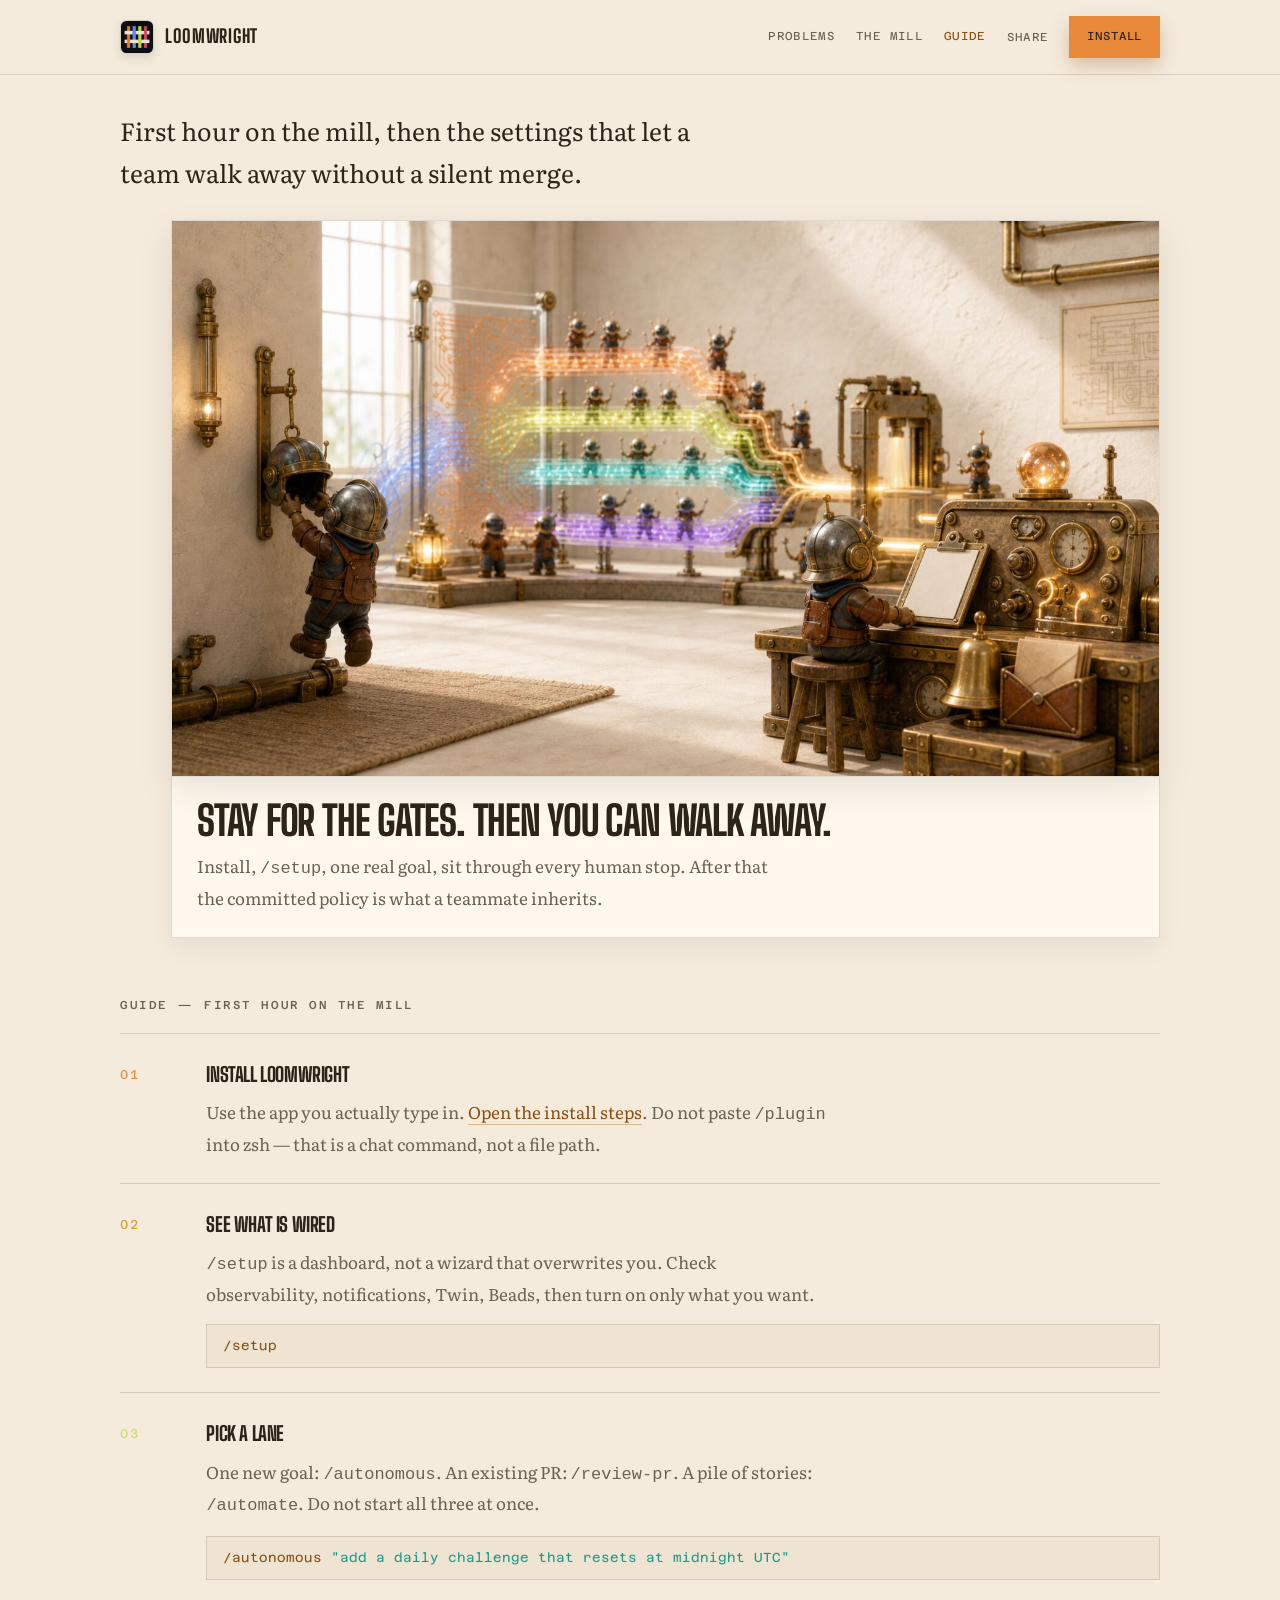
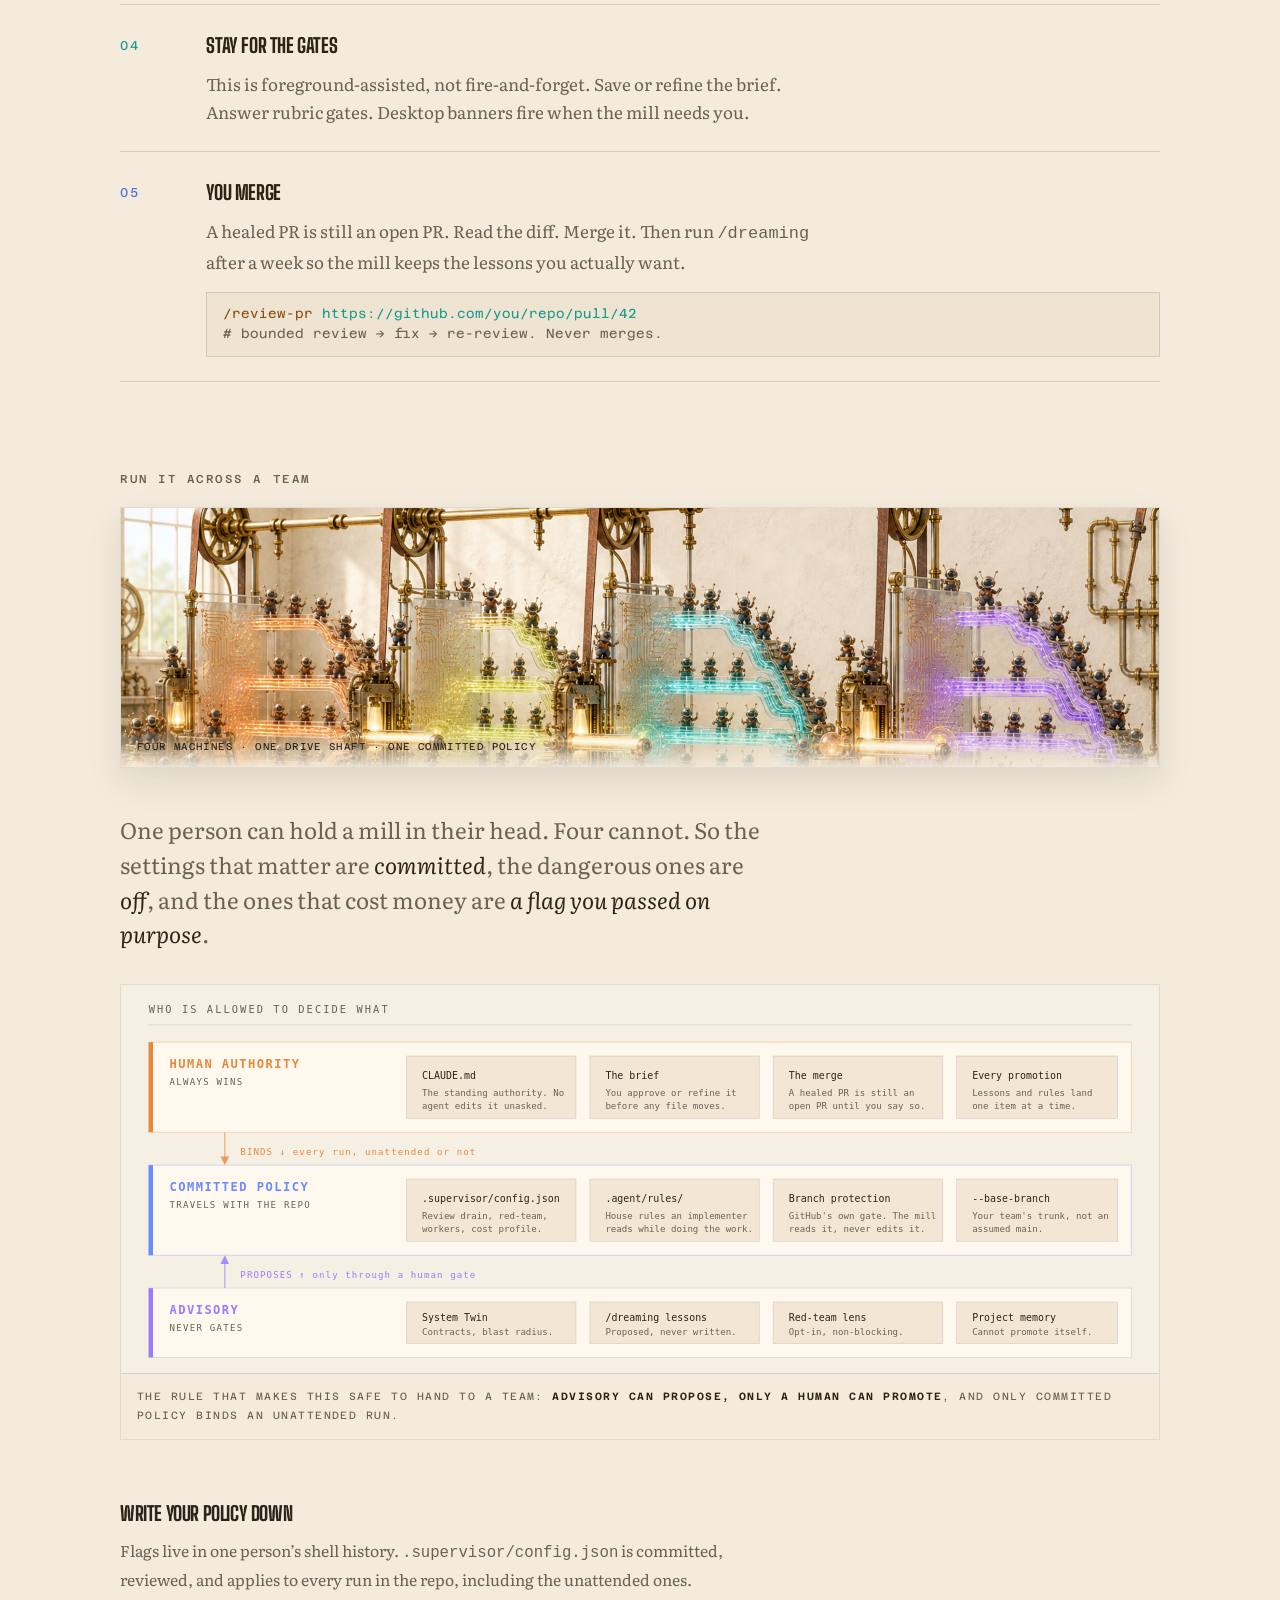
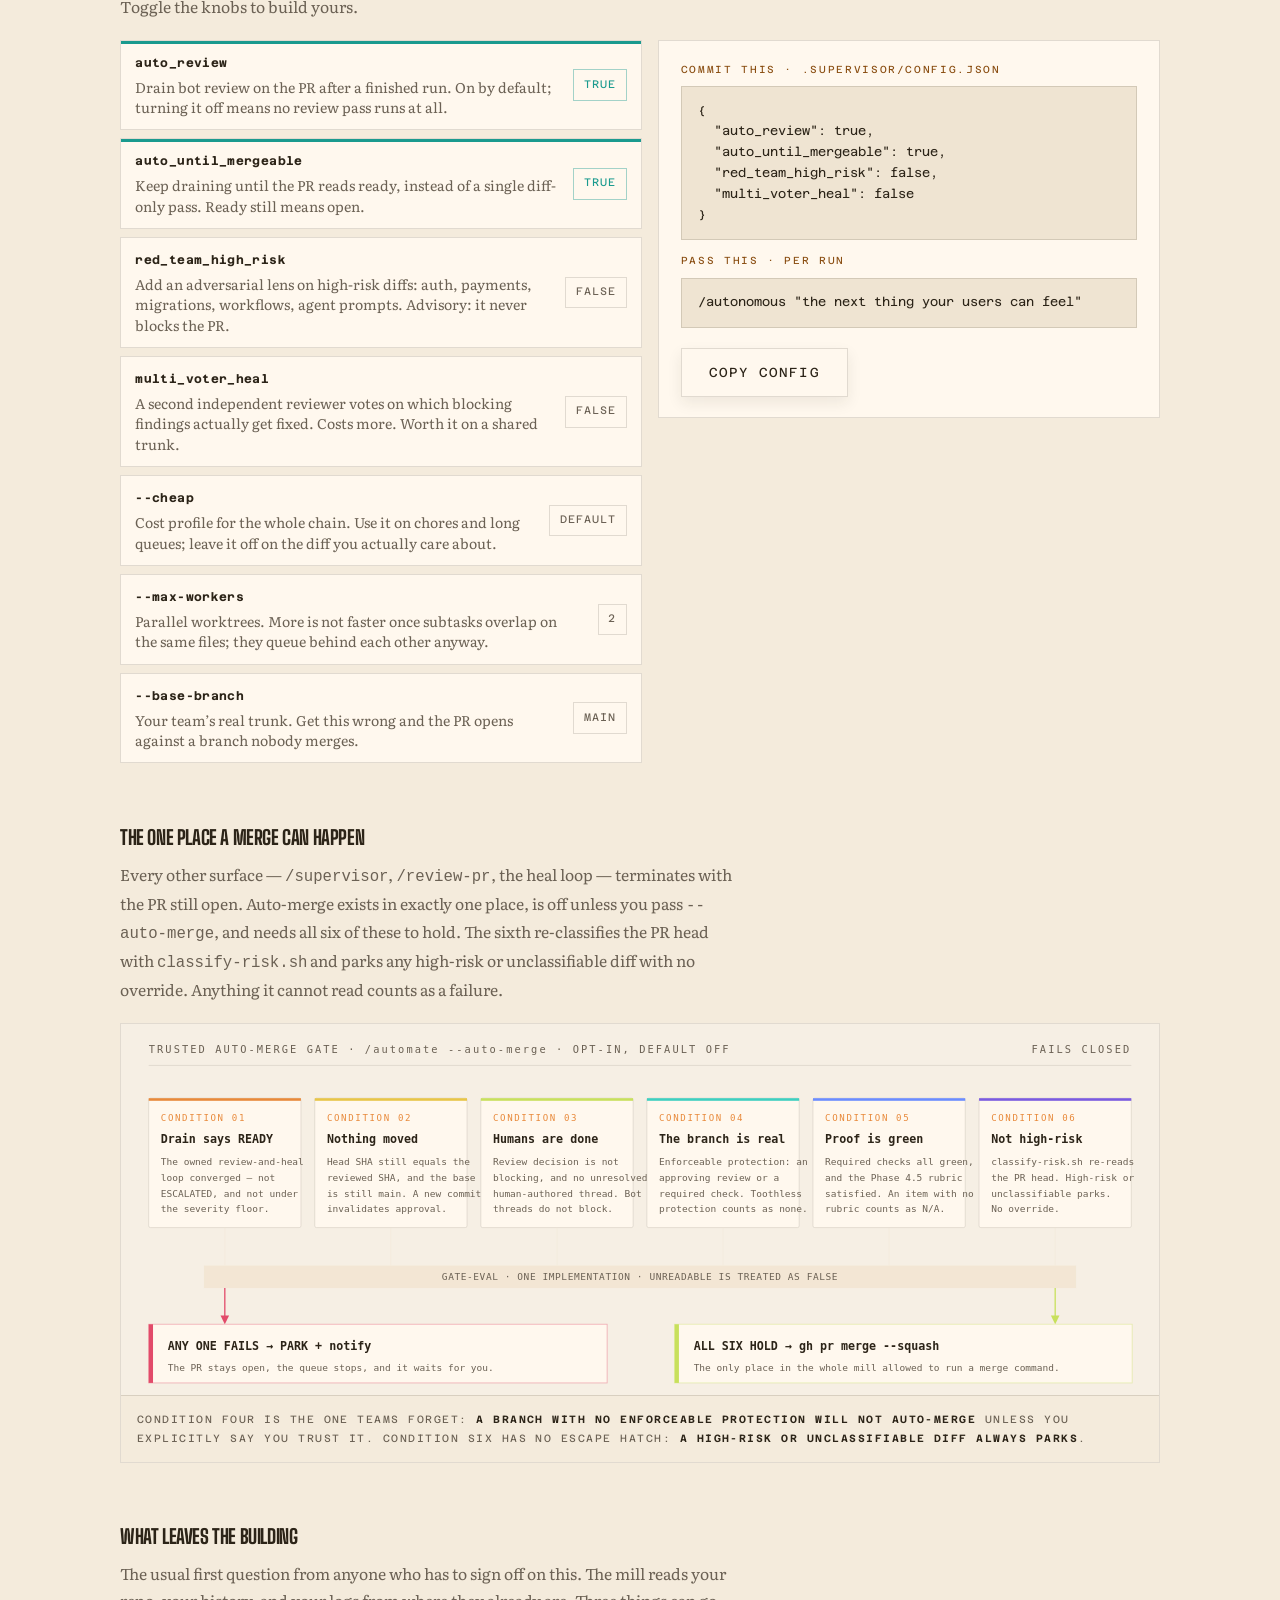
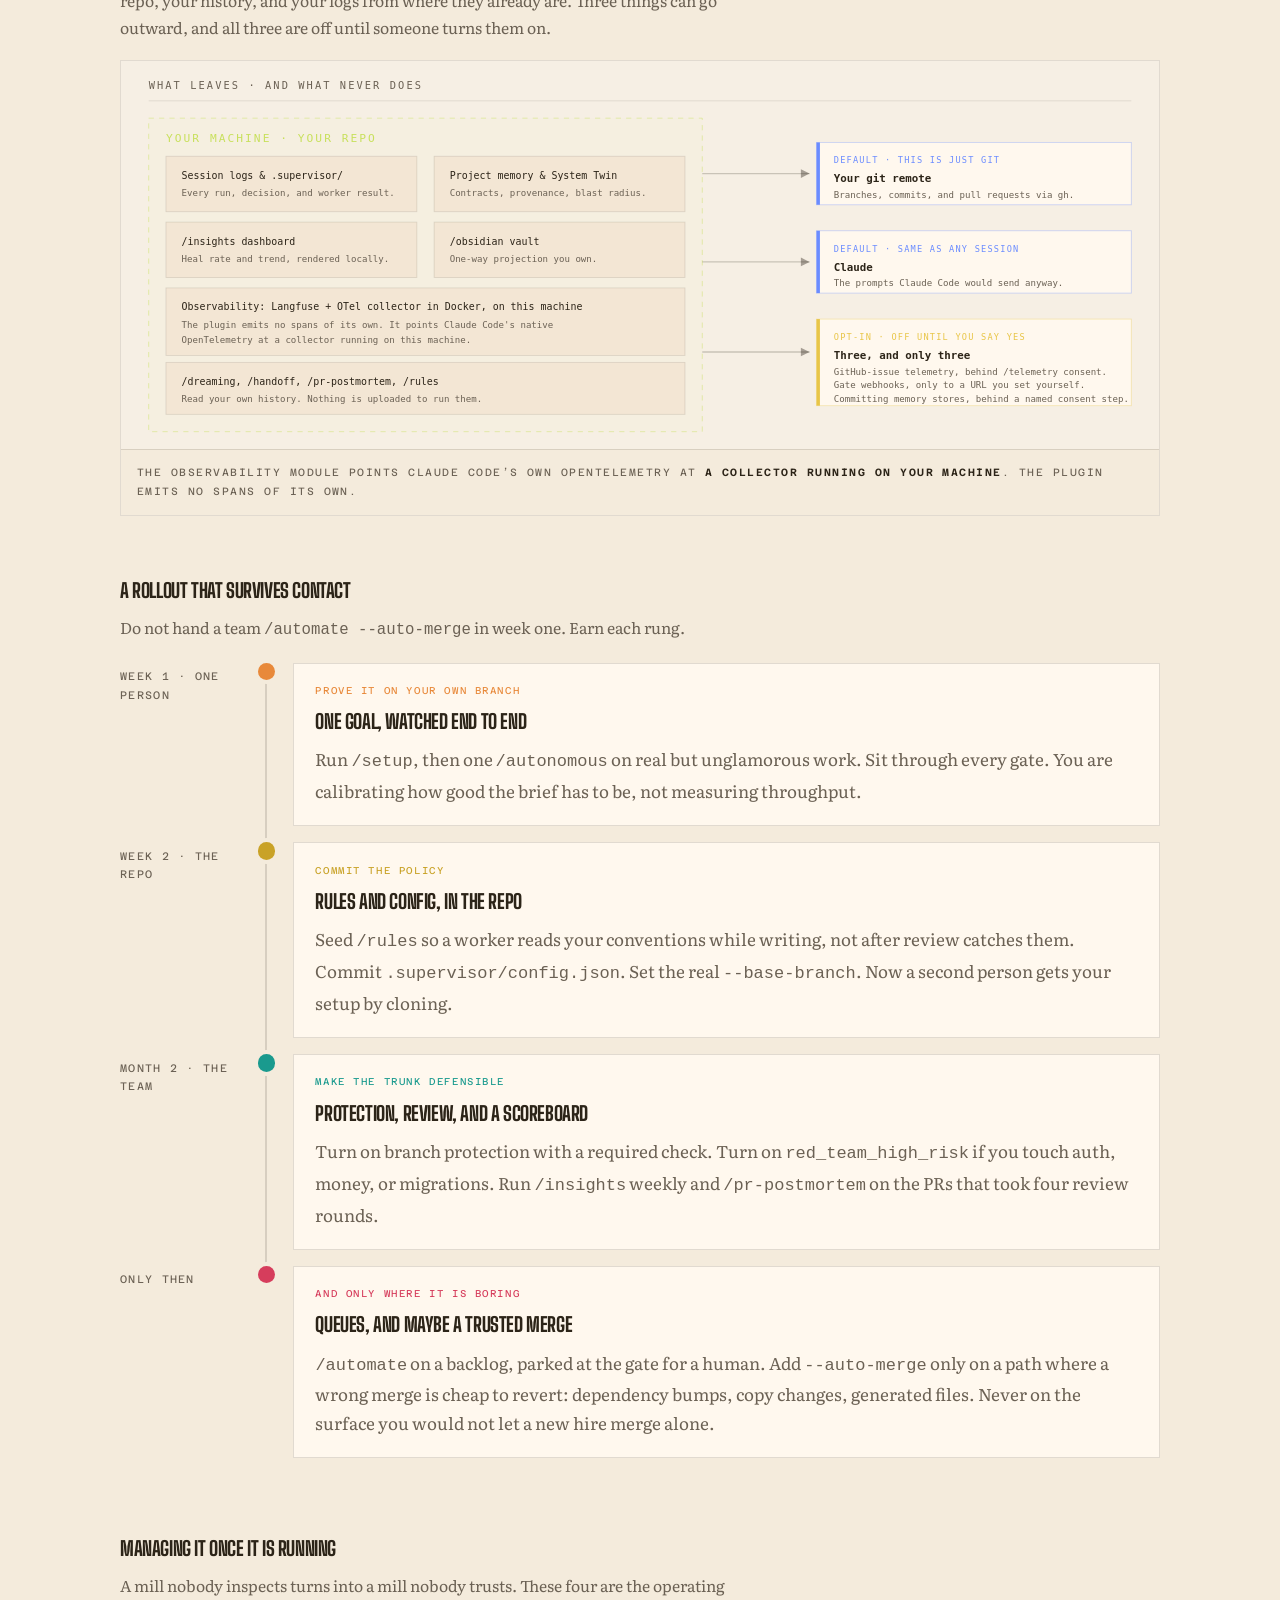
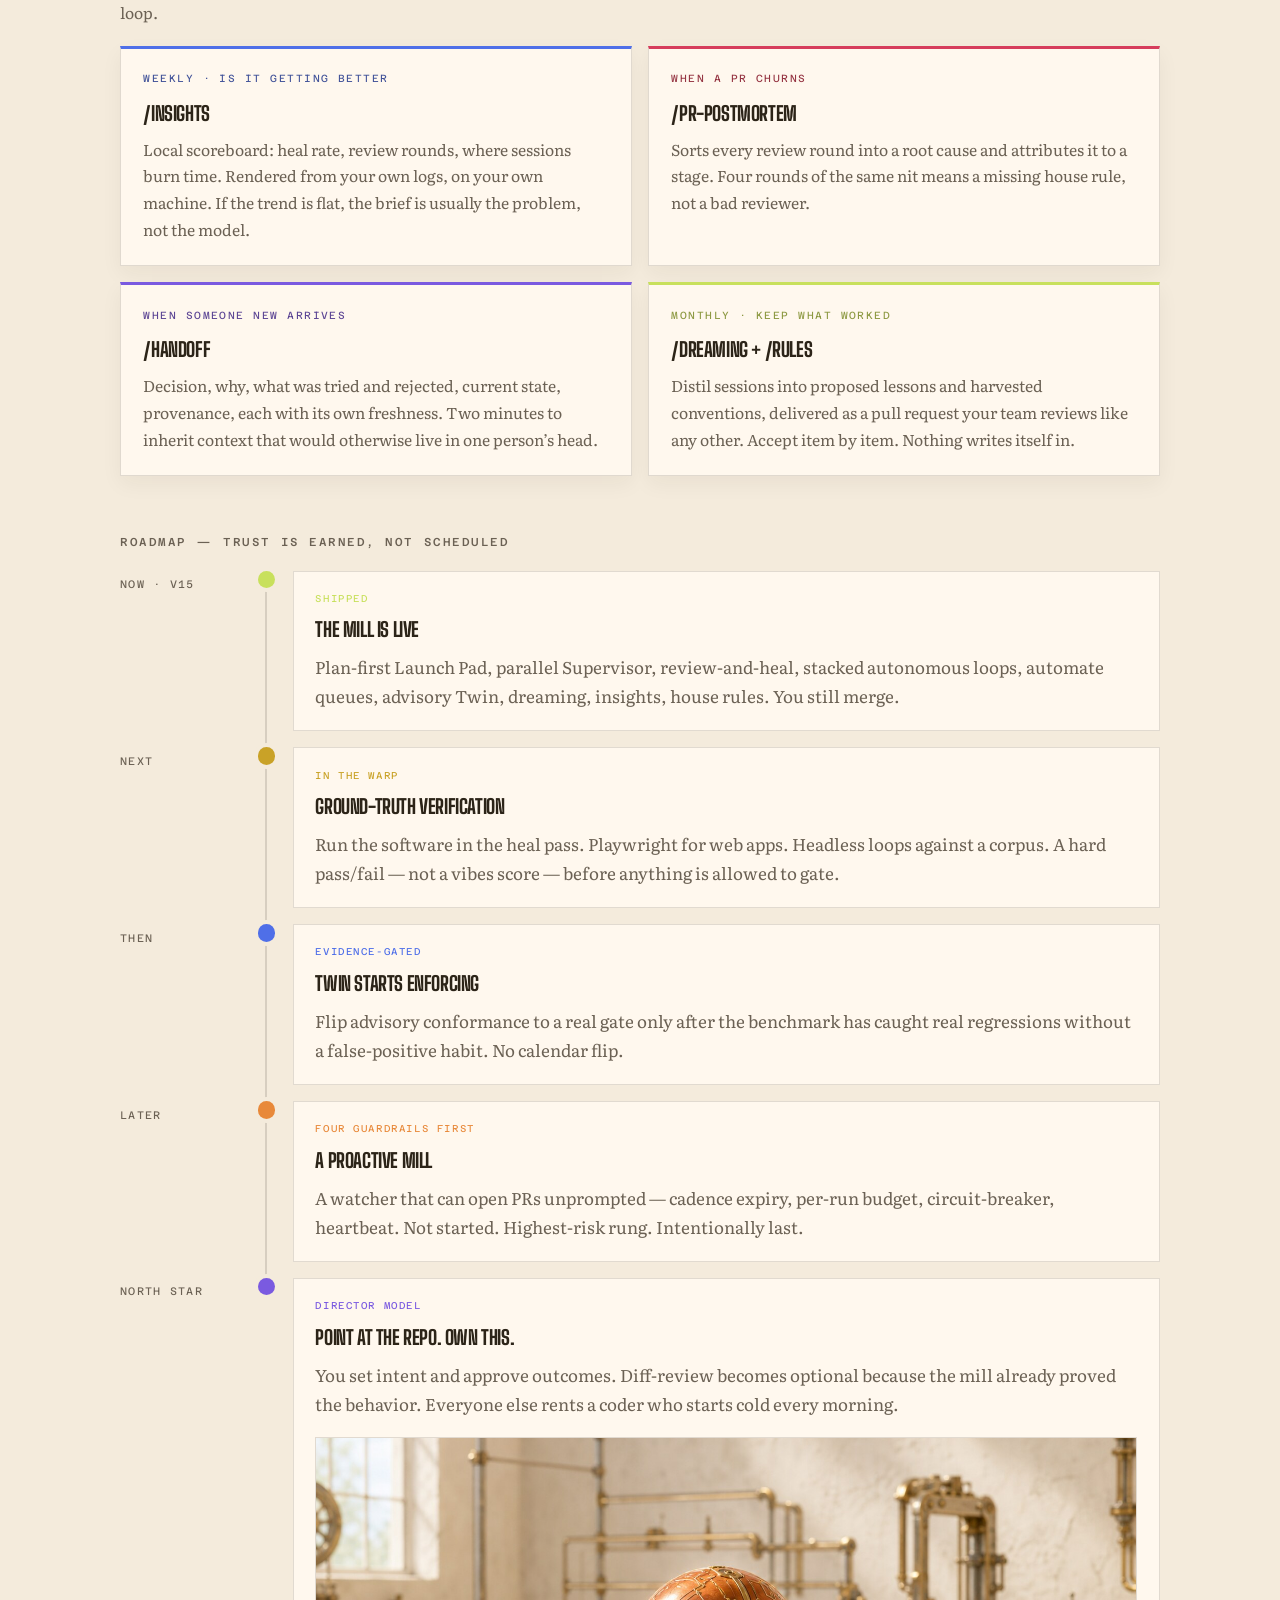
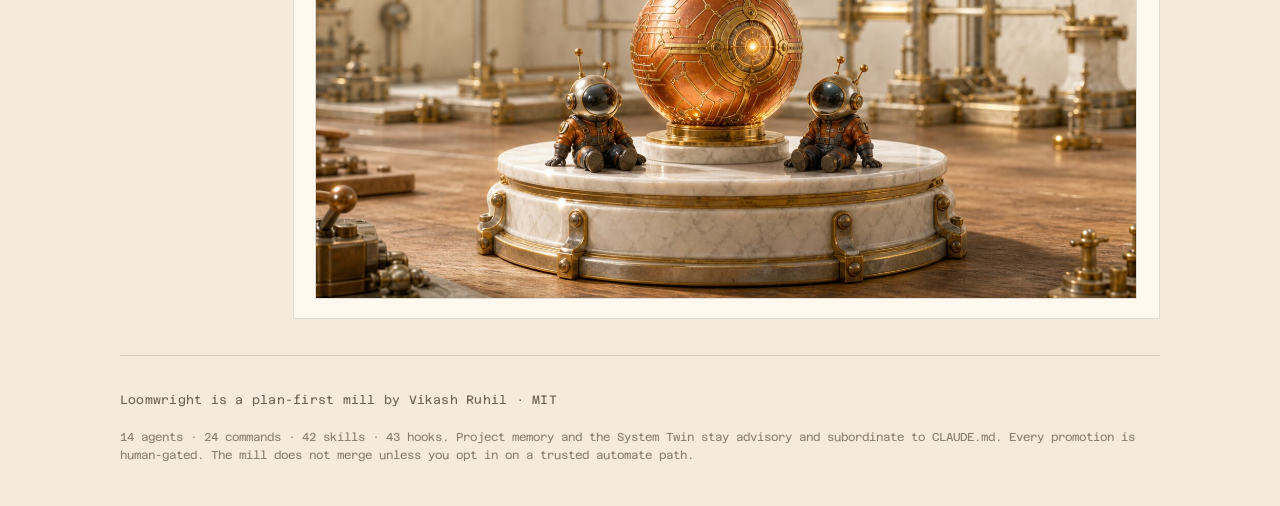
==== commit d16364aa: "fix(copy): quality hooks 39 → 43 Public site claims now match the live plugin counts: 14 agents, 24 " ====
--- a/guide.html
+++ b/guide.html
@@ -296,7 +296,7 @@
 
     <footer>
       Loomwright is a plan-first mill by Vikash Ruhil · MIT
-      <span class="fine">14 agents · 24 commands · 42 skills · 39 hooks. Project memory and the System Twin stay advisory and subordinate to CLAUDE.md. Every promotion is human-gated. The mill does not merge unless you opt in on a trusted automate path.</span>
+      <span class="fine">14 agents · 24 commands · 42 skills · 43 hooks. Project memory and the System Twin stay advisory and subordinate to CLAUDE.md. Every promotion is human-gated. The mill does not merge unless you opt in on a trusted automate path.</span>
     </footer>
   </div>
   <script src="site.js"></script>
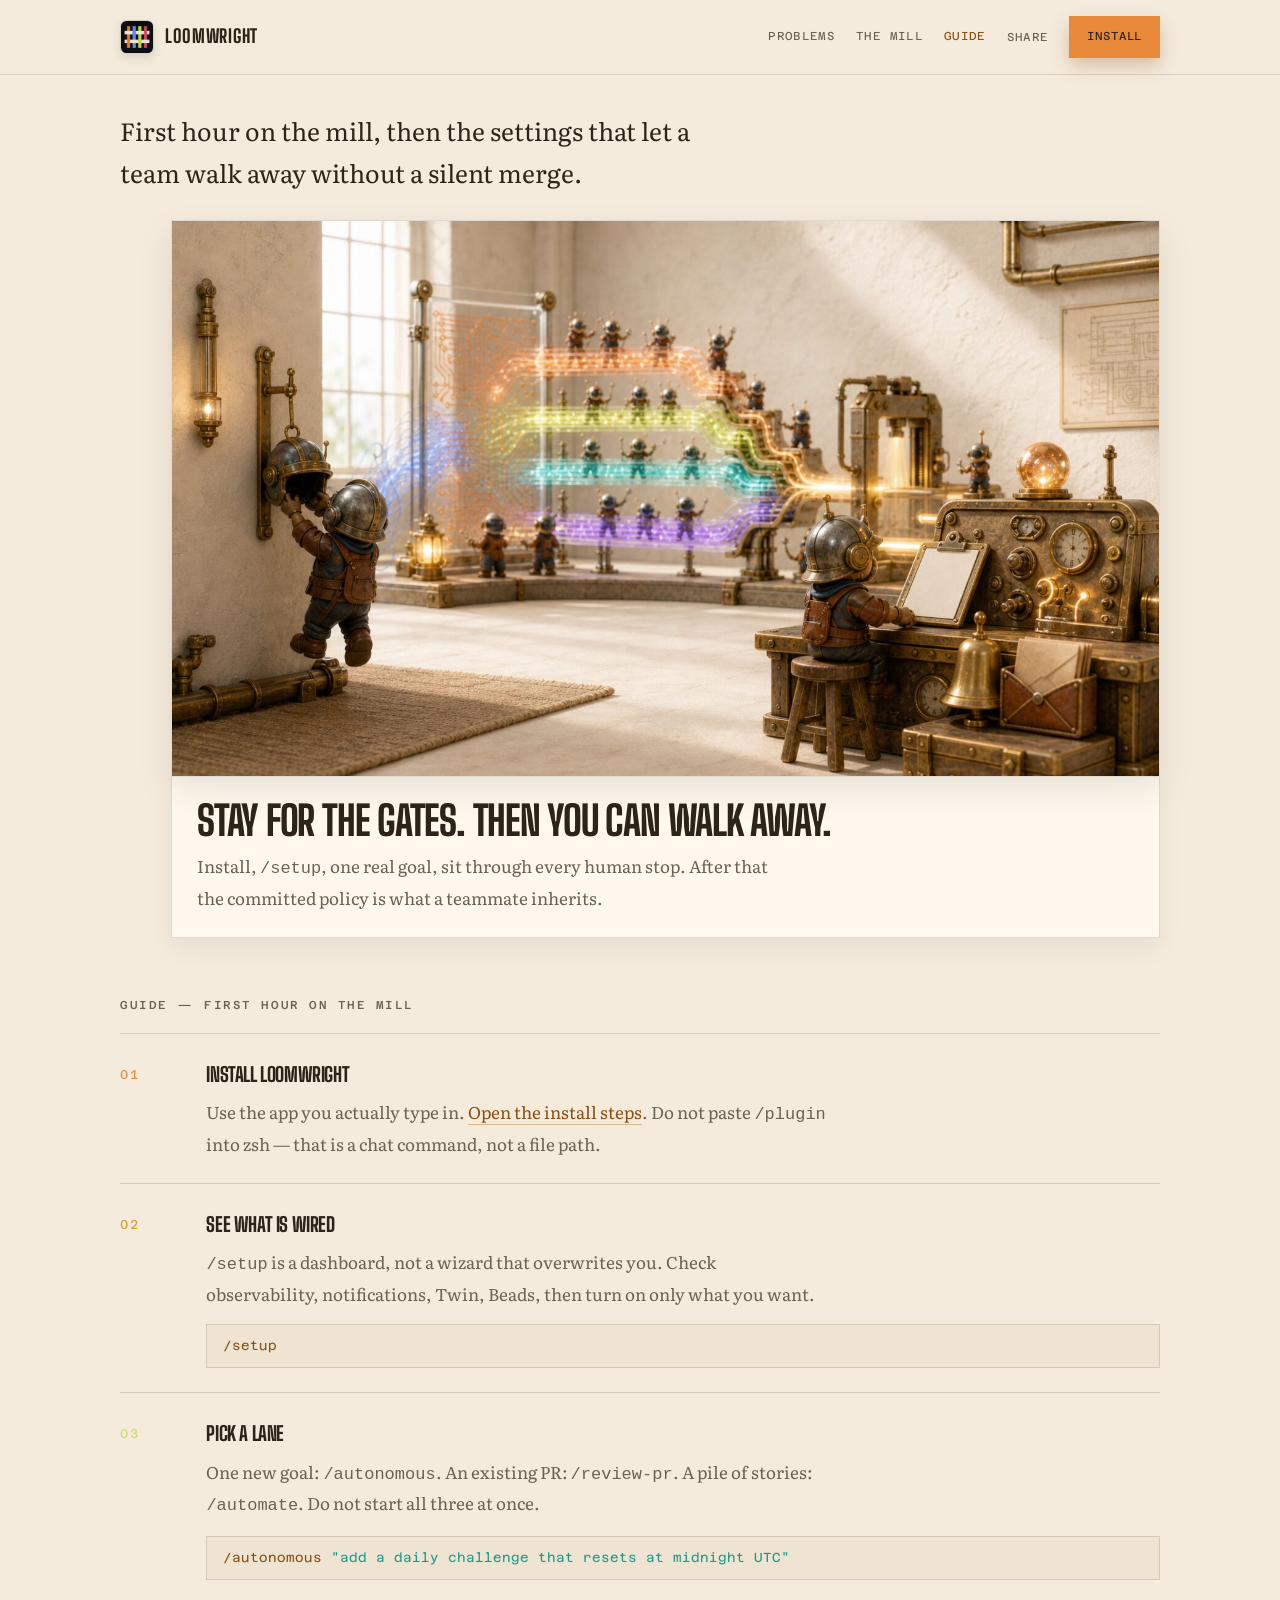
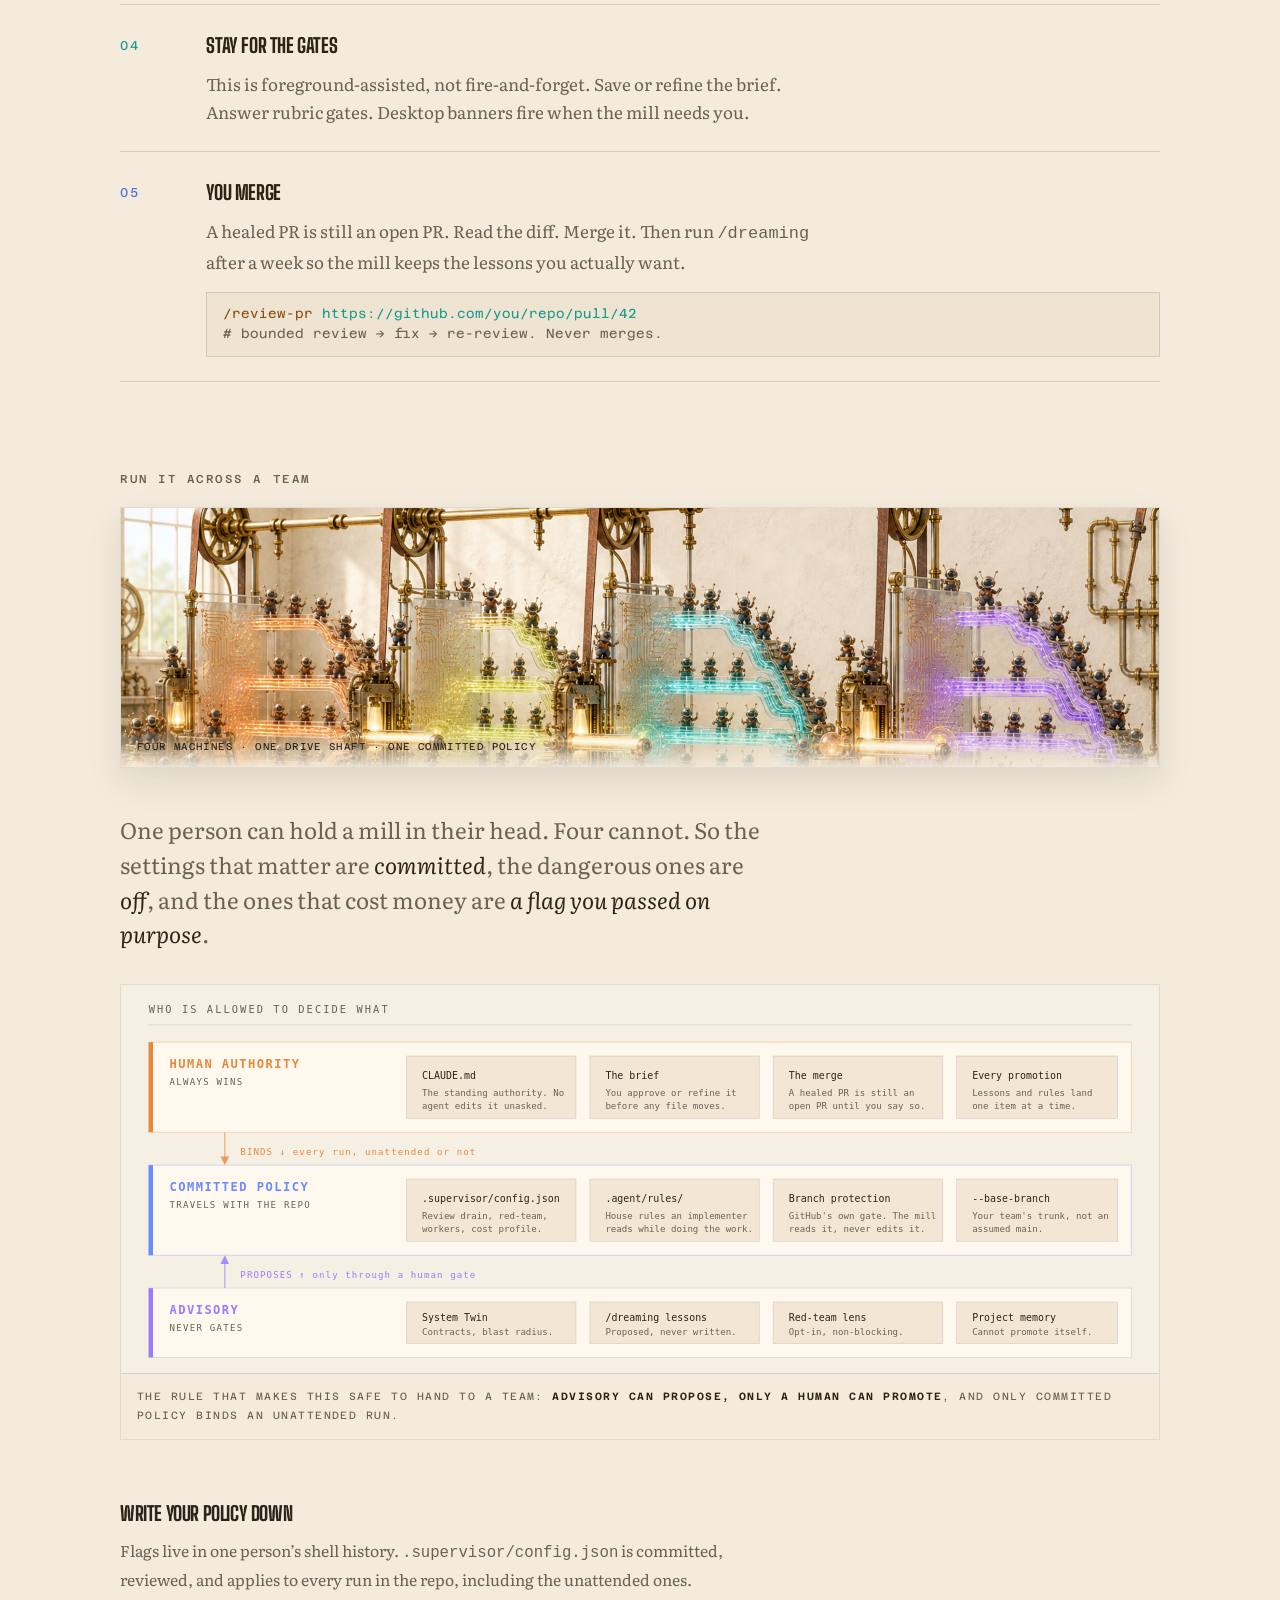
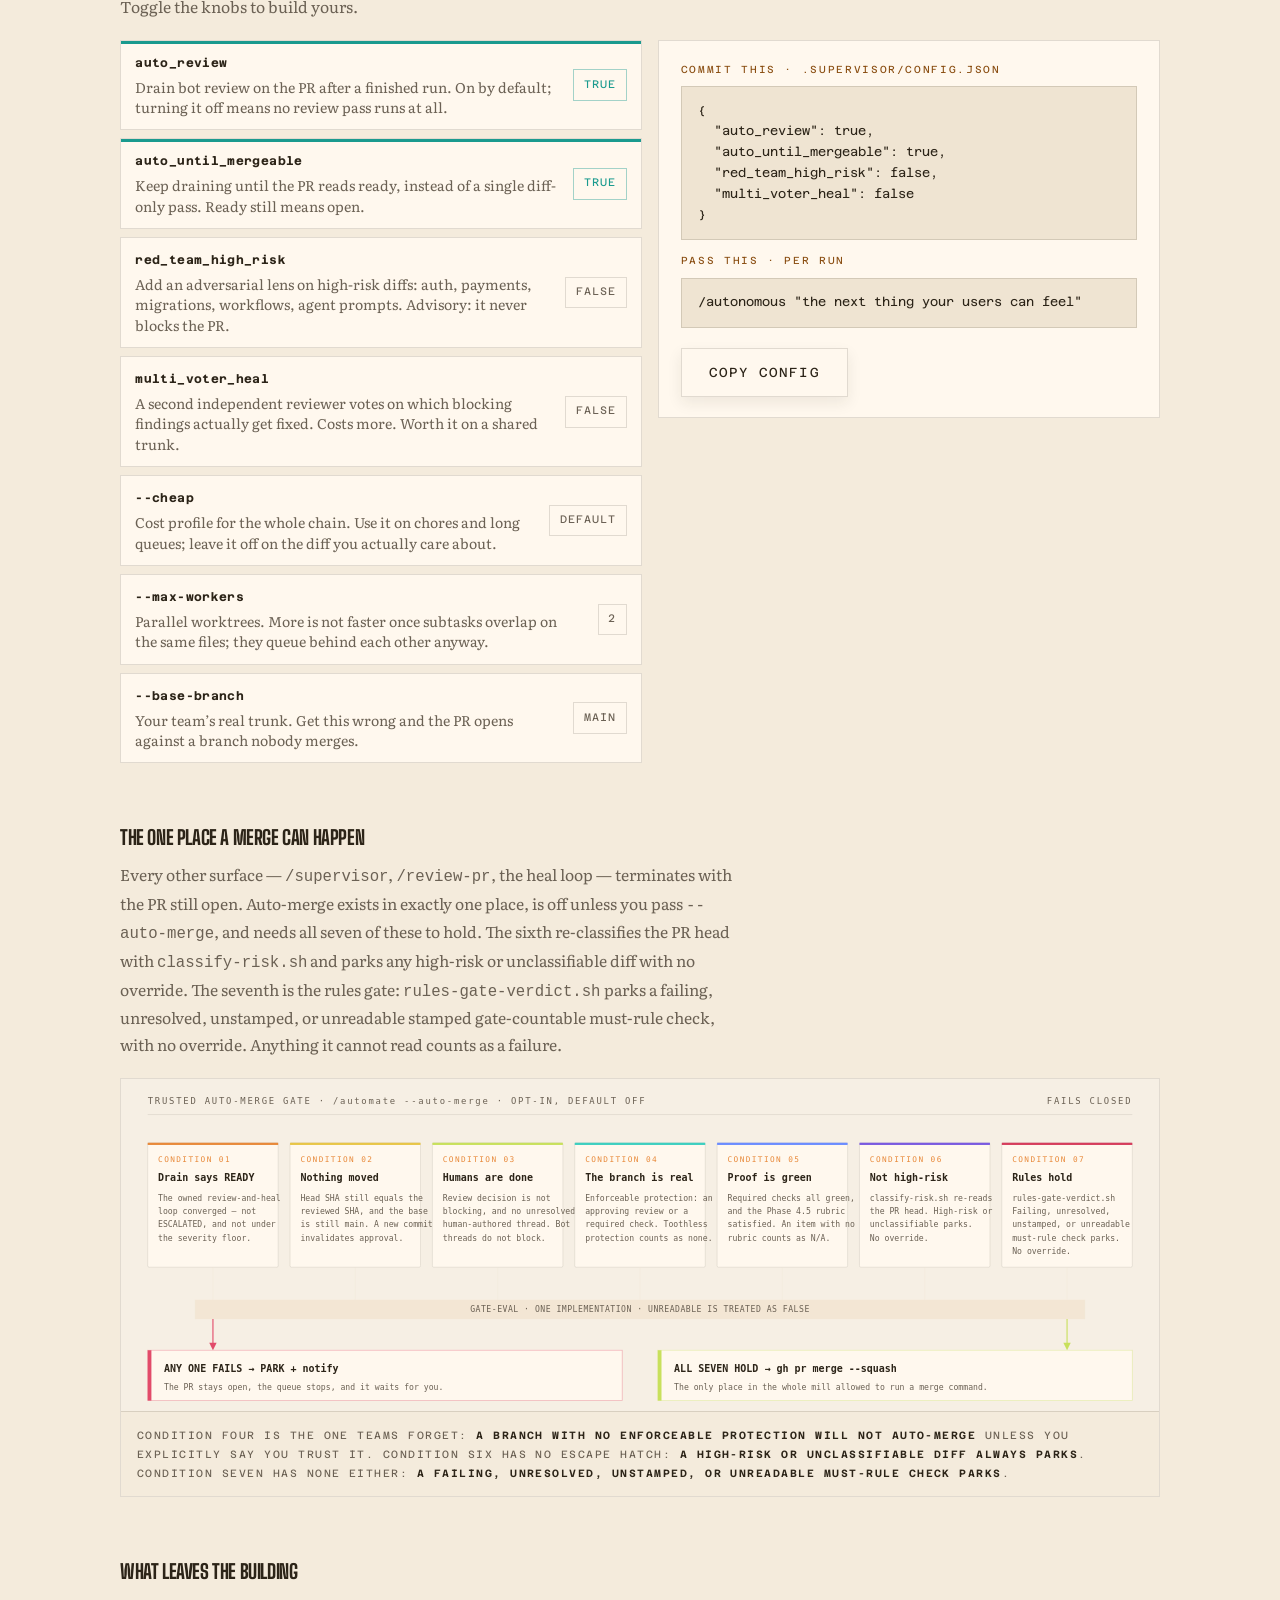
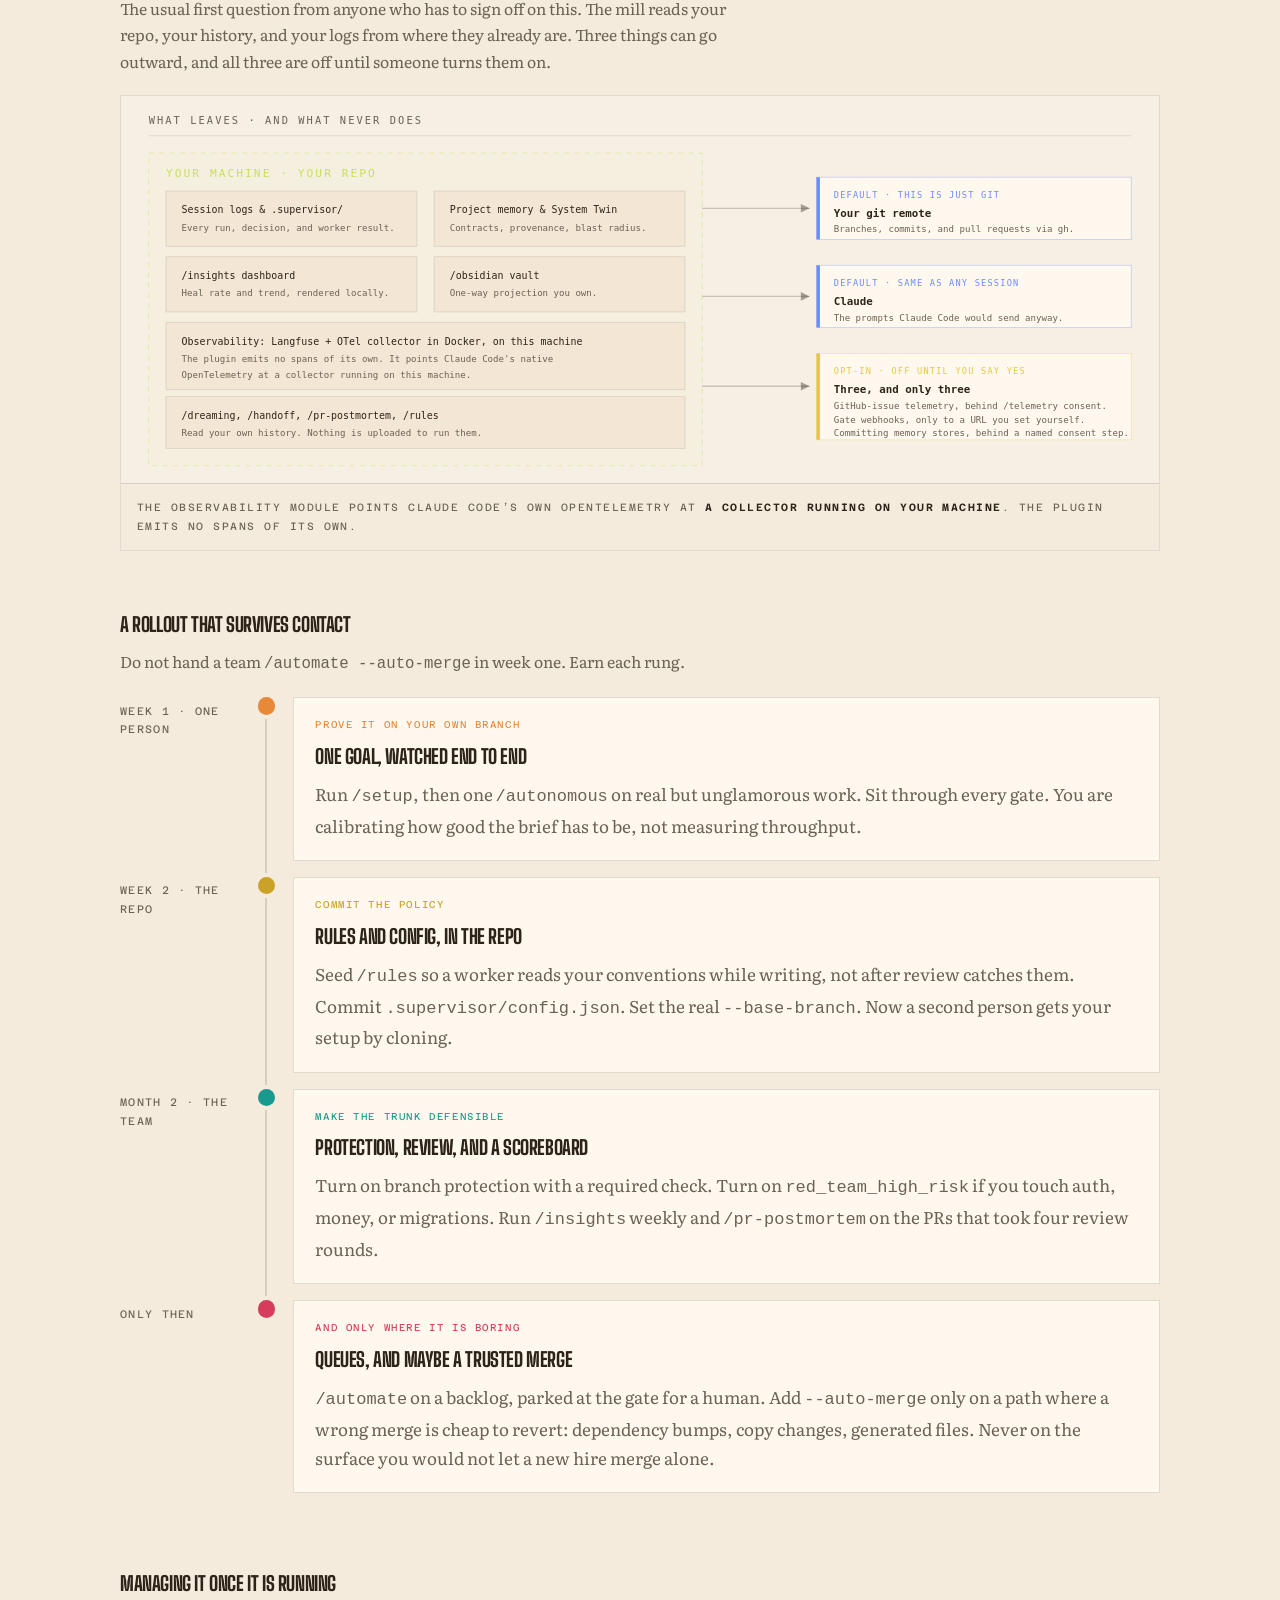
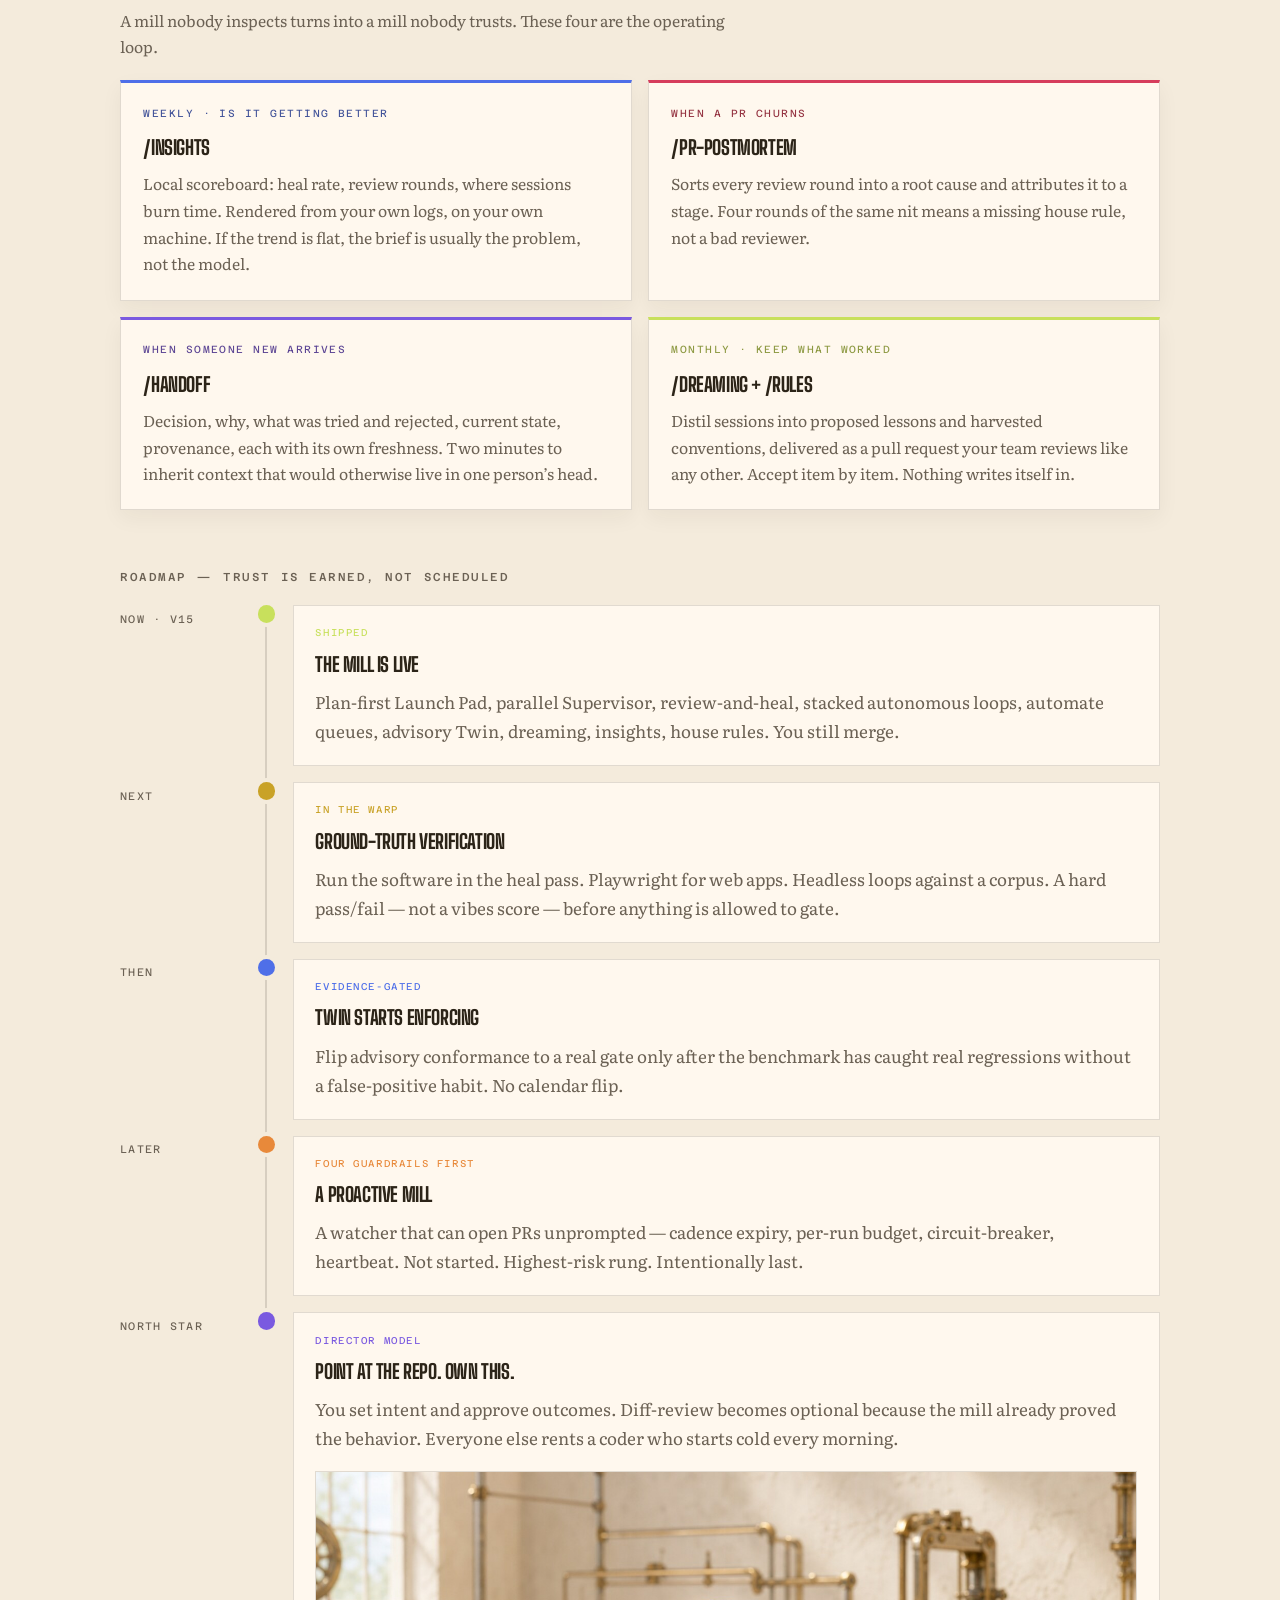
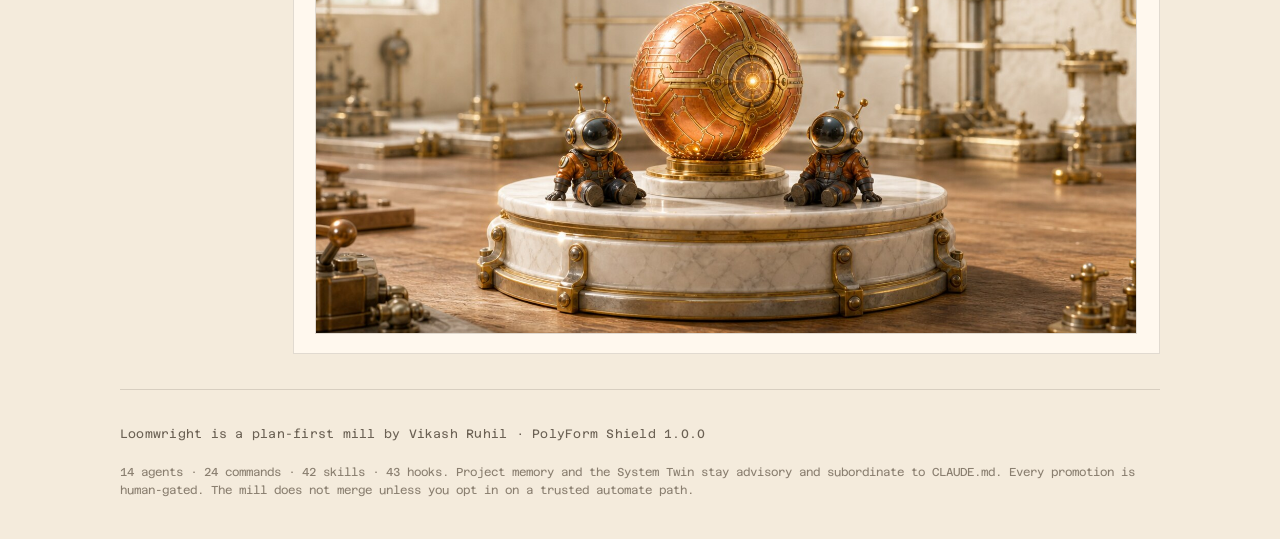
==== commit df15db90: "fix(copy): seven-condition trusted gate and PolyForm Shield 1.0.0 The opt-in auto-merge gate is seve" ====
--- a/guide.html
+++ b/guide.html
@@ -154,11 +154,11 @@
 
     <div class="blk">
       <h3>The one place a merge can happen</h3>
-      <p class="note">Every other surface — <code>/supervisor</code>, <code>/review-pr</code>, the heal loop — terminates with the PR still open. Auto-merge exists in exactly one place, is off unless you pass <code>--auto-merge</code>, and needs all six of these to hold. The sixth re-classifies the PR head with <code>classify-risk.sh</code> and parks any high-risk or unclassifiable diff with no override. Anything it cannot read counts as a failure.</p>
+      <p class="note">Every other surface — <code>/supervisor</code>, <code>/review-pr</code>, the heal loop — terminates with the PR still open. Auto-merge exists in exactly one place, is off unless you pass <code>--auto-merge</code>, and needs all seven of these to hold. The sixth re-classifies the PR head with <code>classify-risk.sh</code> and parks any high-risk or unclassifiable diff with no override. The seventh is the rules gate: <code>rules-gate-verdict.sh</code> parks a failing, unresolved, unstamped, or unreadable stamped gate-countable must-rule check, with no override. Anything it cannot read counts as a failure.</p>
       <figure class="fig" style="margin-bottom:0">
-        <img src="assets/merge-gate.svg" width="1200" height="430" loading="lazy" decoding="async"
-          alt="The six-condition fail-closed trusted auto-merge gate: the review drain returned READY and not under the severity floor; the head SHA is unchanged and the base is still main; review decision is not blocking and no human thread is unresolved; the branch has enforceable protection; required checks are green and the rubric is satisfied; classify-risk.sh re-classifies the PR head and parks any high-risk or unclassifiable diff with no override. Any false or unreadable condition parks the PR and notifies instead of merging." />
-        <figcaption>Condition four is the one teams forget: <b>a branch with no enforceable protection will not auto-merge</b> unless you explicitly say you trust it. Condition six has no escape hatch: <b>a high-risk or unclassifiable diff always parks</b>.</figcaption>
+        <img src="assets/merge-gate.svg" width="1400" height="448" loading="lazy" decoding="async"
+          alt="The seven-condition fail-closed trusted auto-merge gate: the review drain returned READY and not under the severity floor; the head SHA is unchanged and the base is still main; review decision is not blocking and no human thread is unresolved; the branch has enforceable protection; required checks are green and the rubric is satisfied; classify-risk.sh re-classifies the PR head and parks any high-risk or unclassifiable diff with no override; rules-gate-verdict.sh parks a failing, unresolved, unstamped, or unreadable stamped gate-countable must-rule check, with no override. Any false or unreadable condition parks the PR and notifies instead of merging." />
+        <figcaption>Condition four is the one teams forget: <b>a branch with no enforceable protection will not auto-merge</b> unless you explicitly say you trust it. Condition six has no escape hatch: <b>a high-risk or unclassifiable diff always parks</b>. Condition seven has none either: <b>a failing, unresolved, unstamped, or unreadable must-rule check parks</b>.</figcaption>
       </figure>
     </div>
 
@@ -295,7 +295,7 @@
 
 
     <footer>
-      Loomwright is a plan-first mill by Vikash Ruhil · MIT
+      Loomwright is a plan-first mill by Vikash Ruhil · PolyForm Shield 1.0.0
       <span class="fine">14 agents · 24 commands · 42 skills · 43 hooks. Project memory and the System Twin stay advisory and subordinate to CLAUDE.md. Every promotion is human-gated. The mill does not merge unless you opt in on a trusted automate path.</span>
     </footer>
   </div>
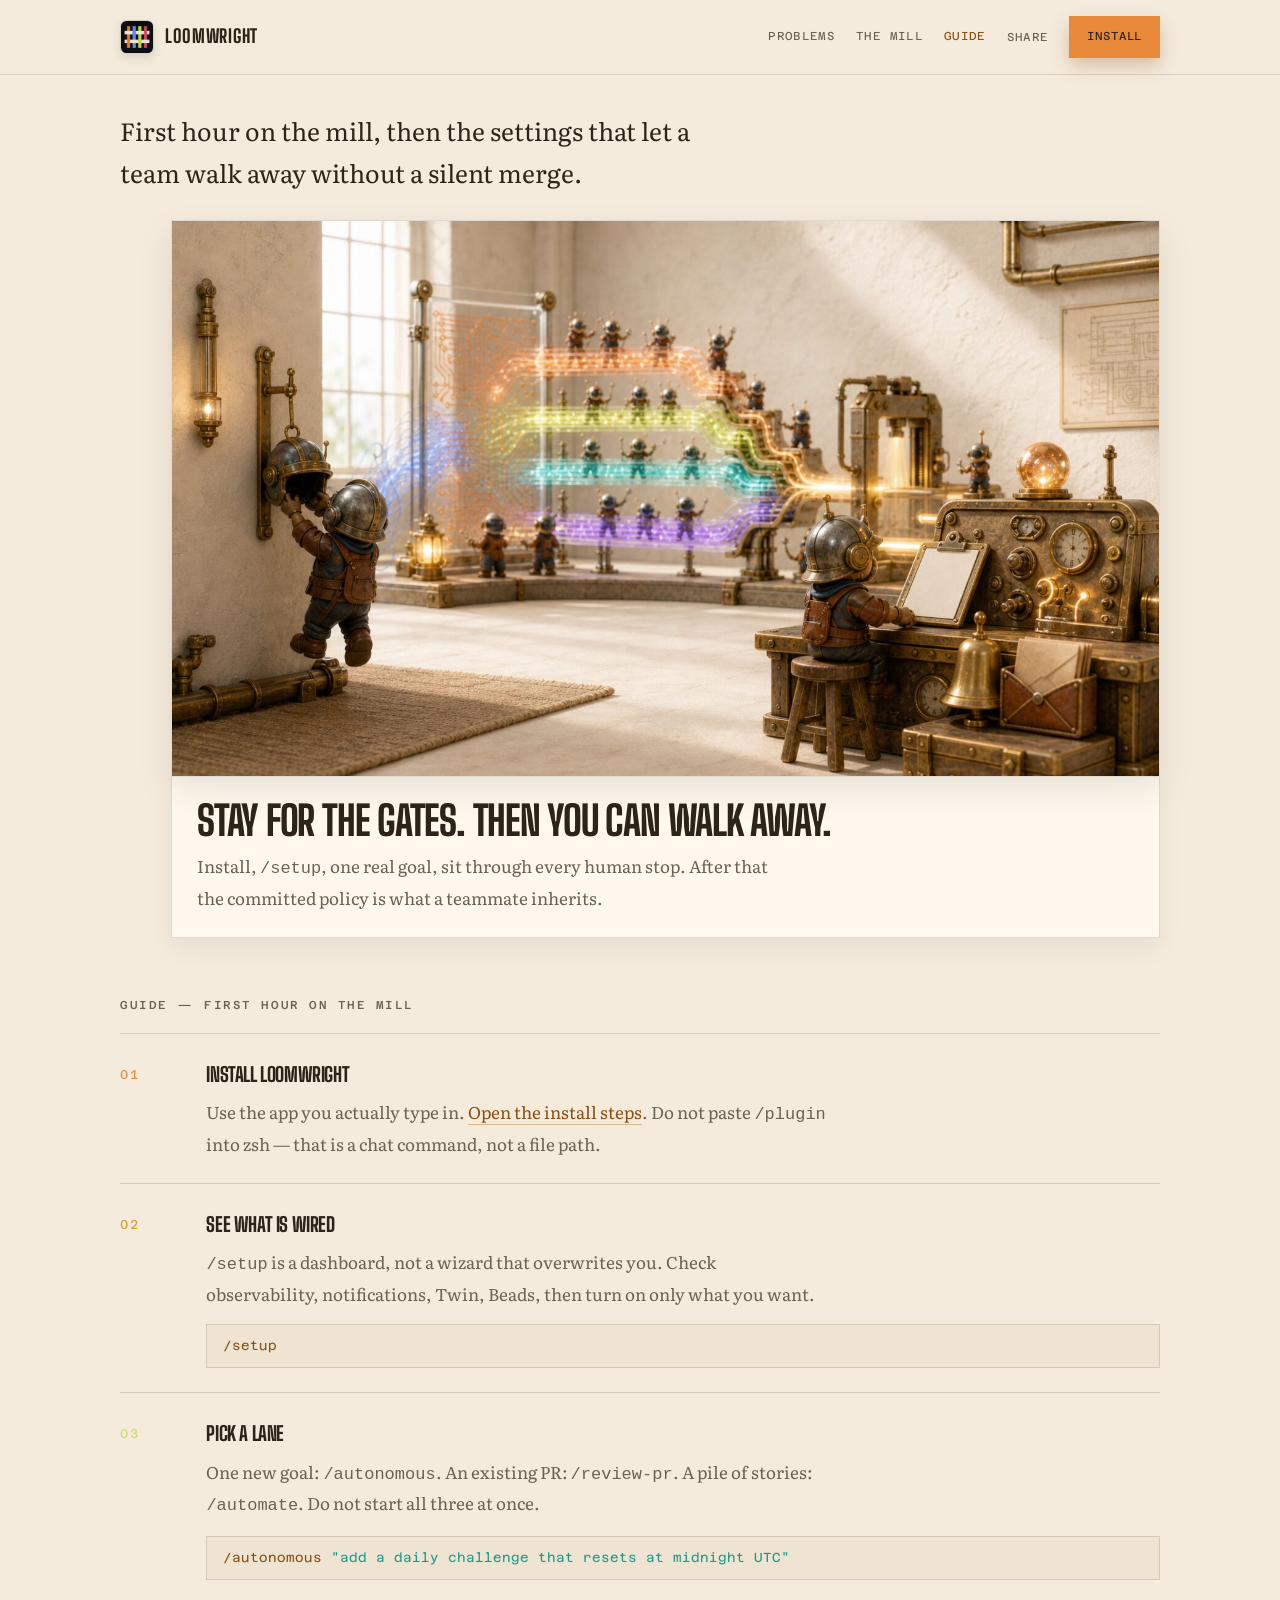
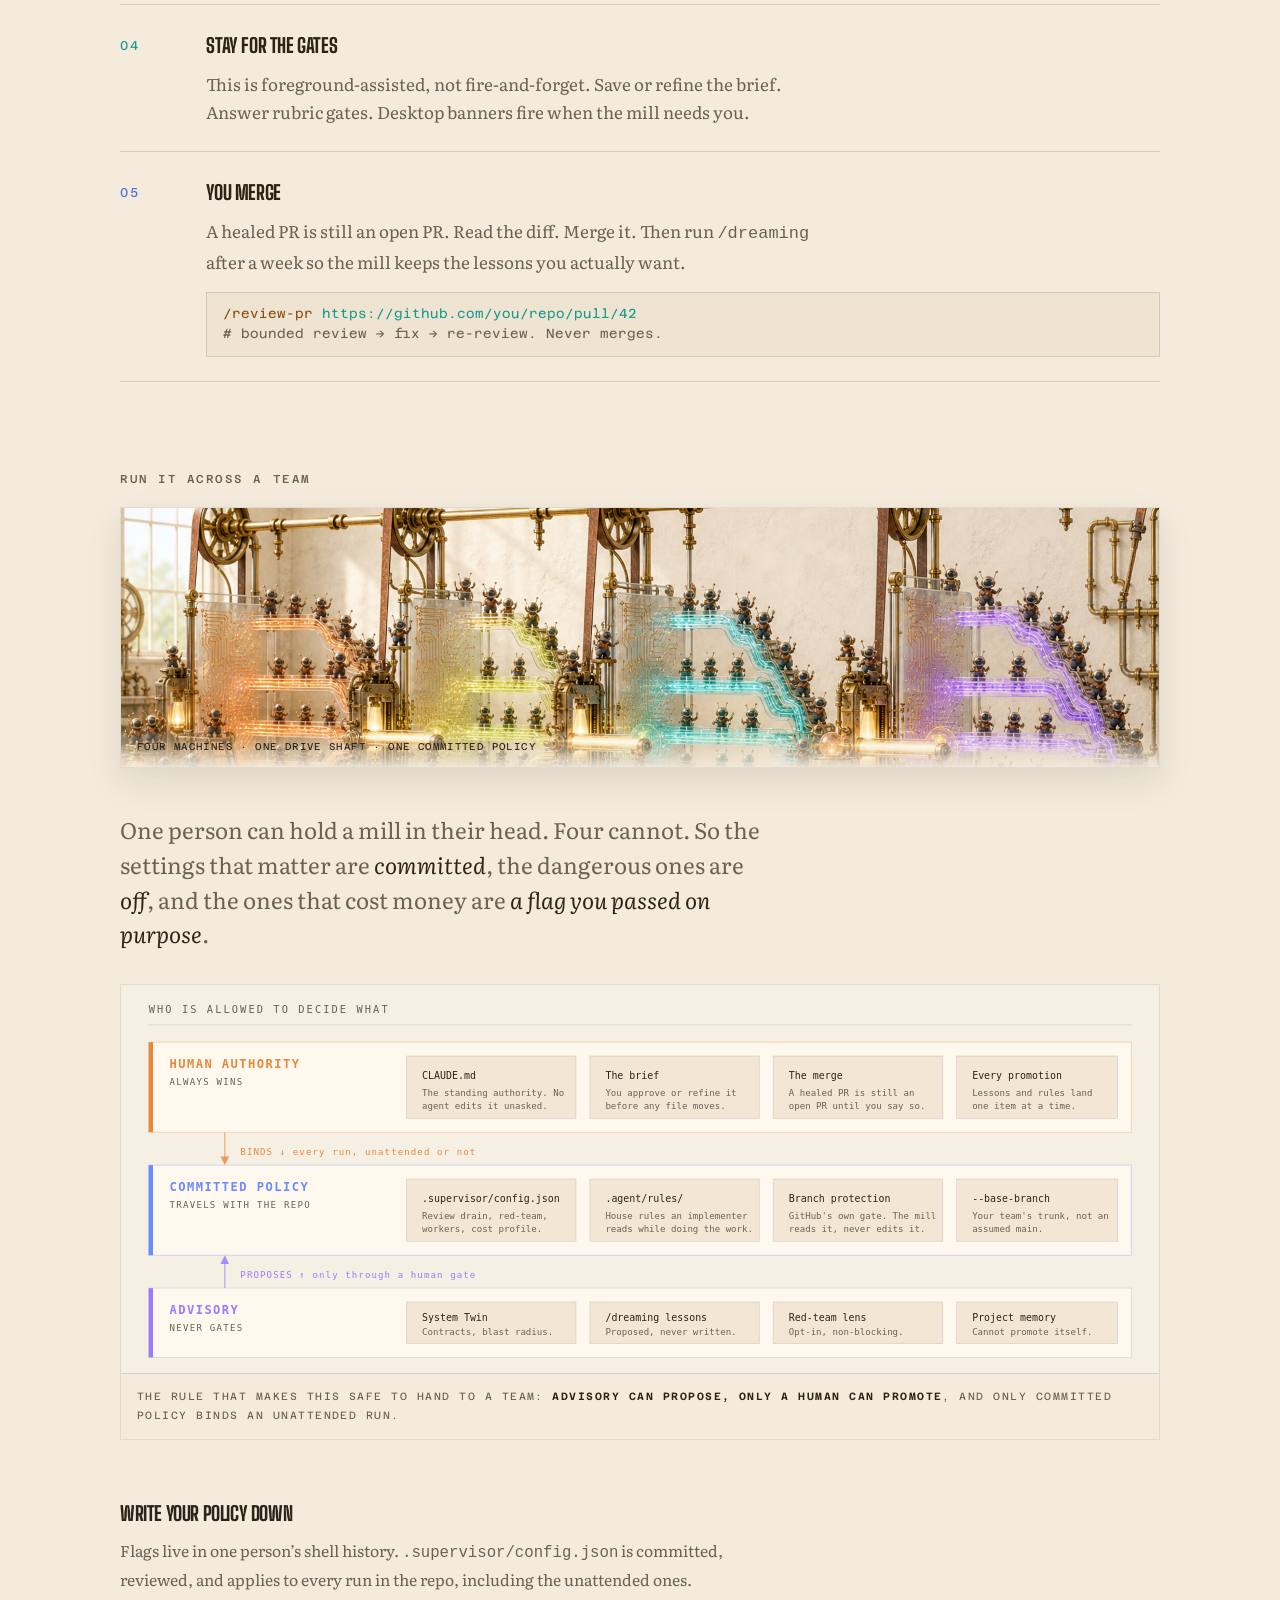
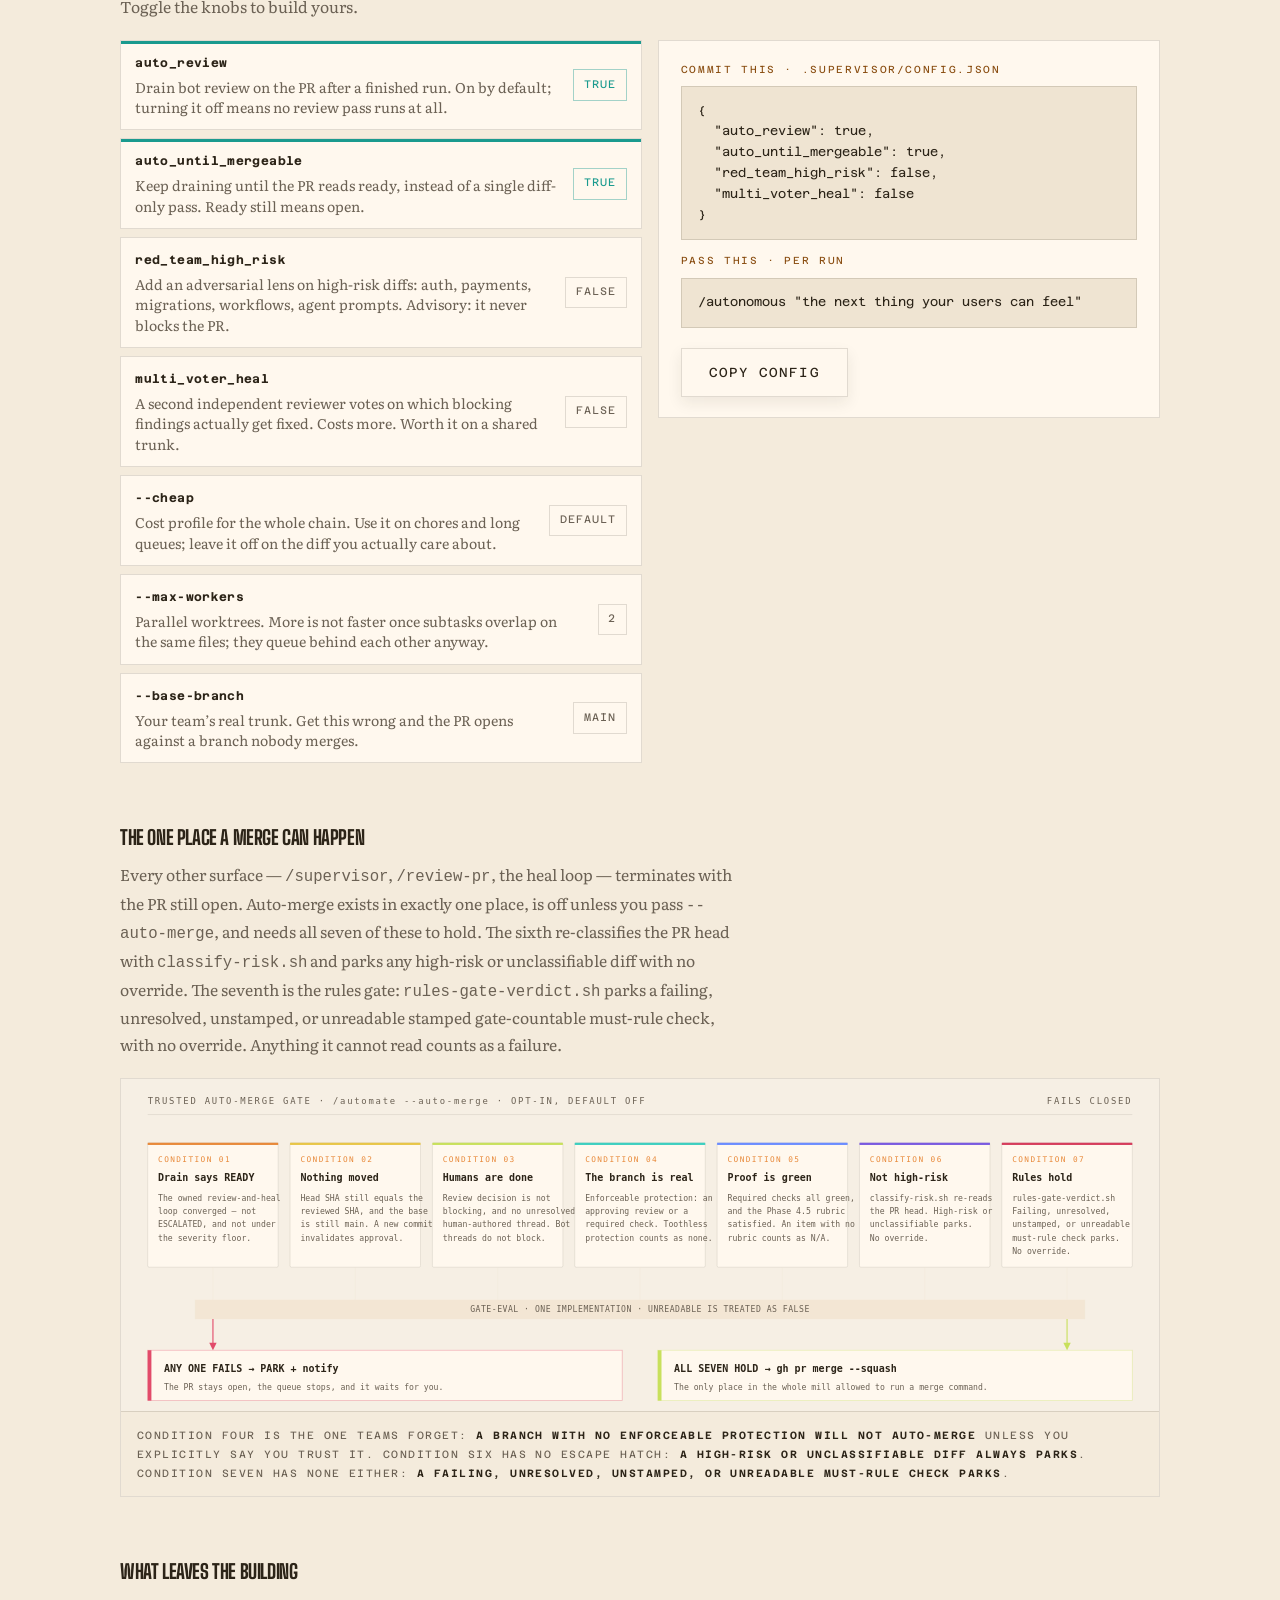
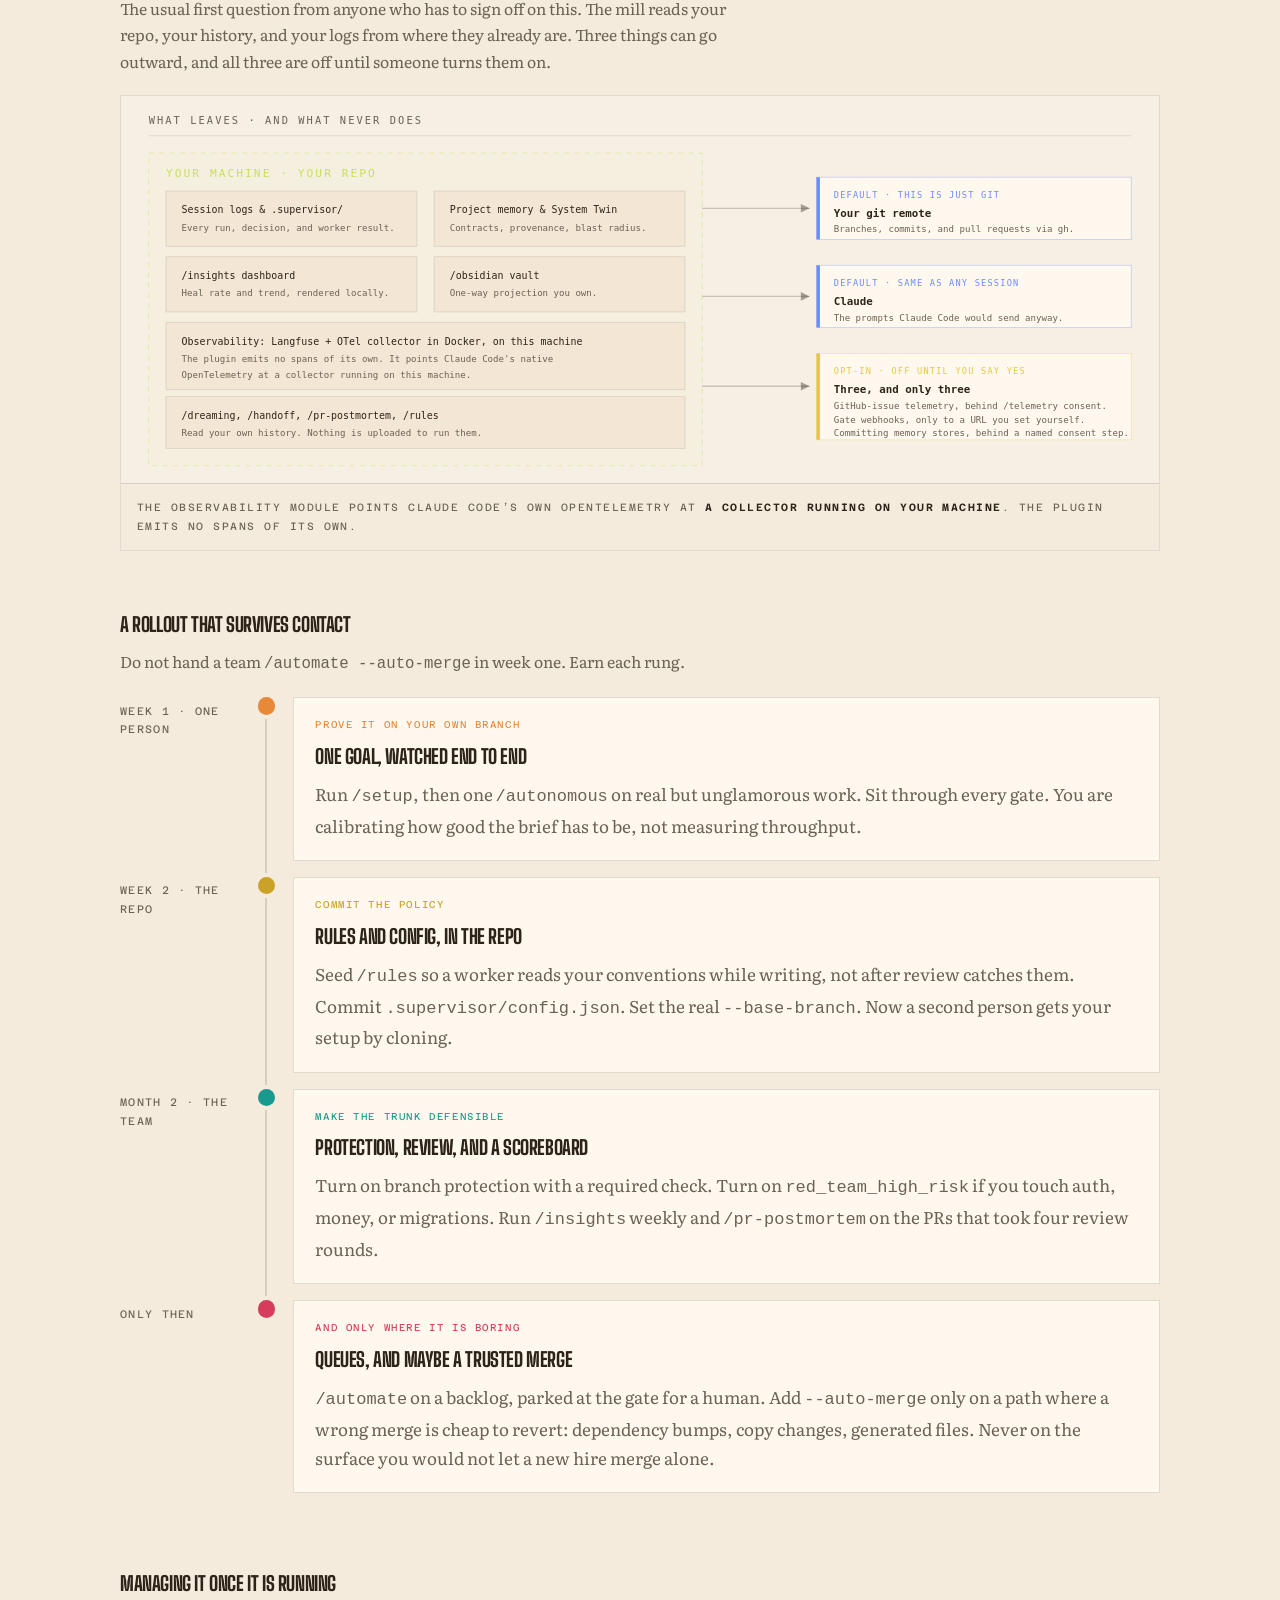
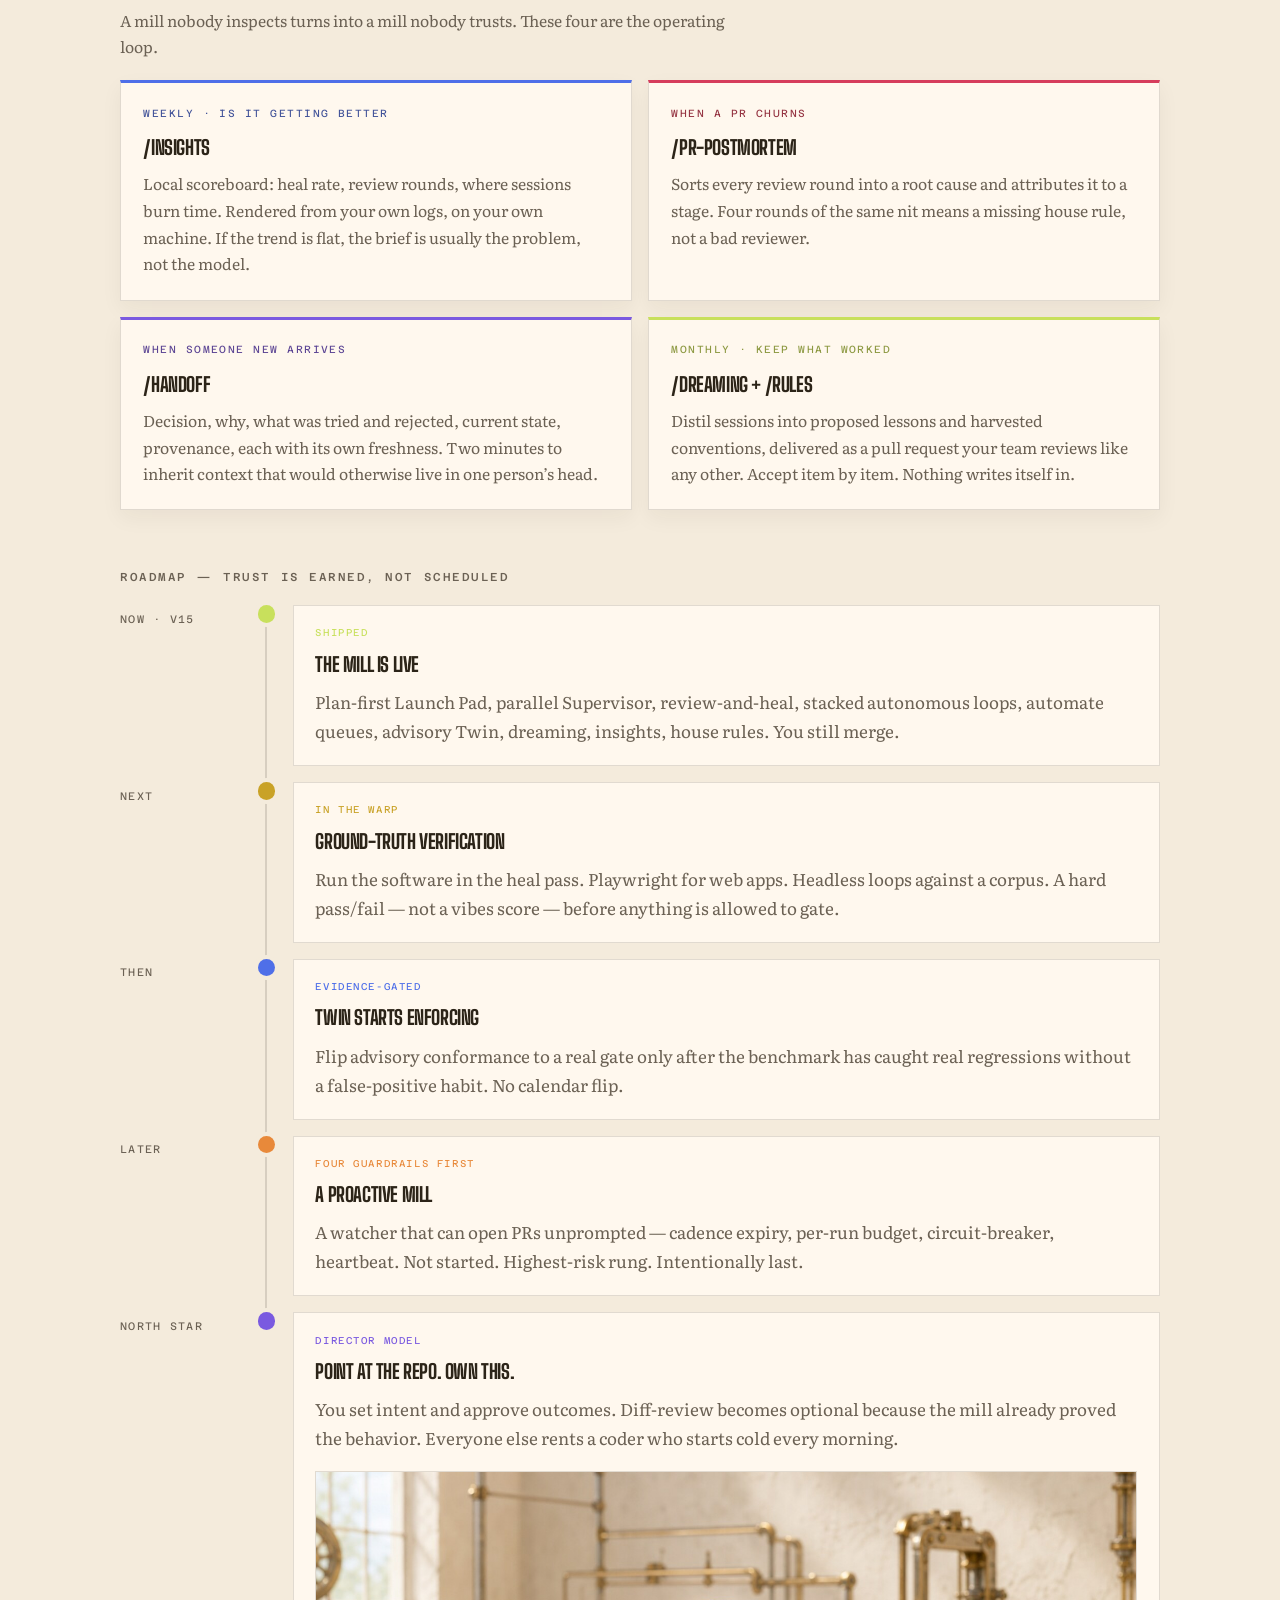
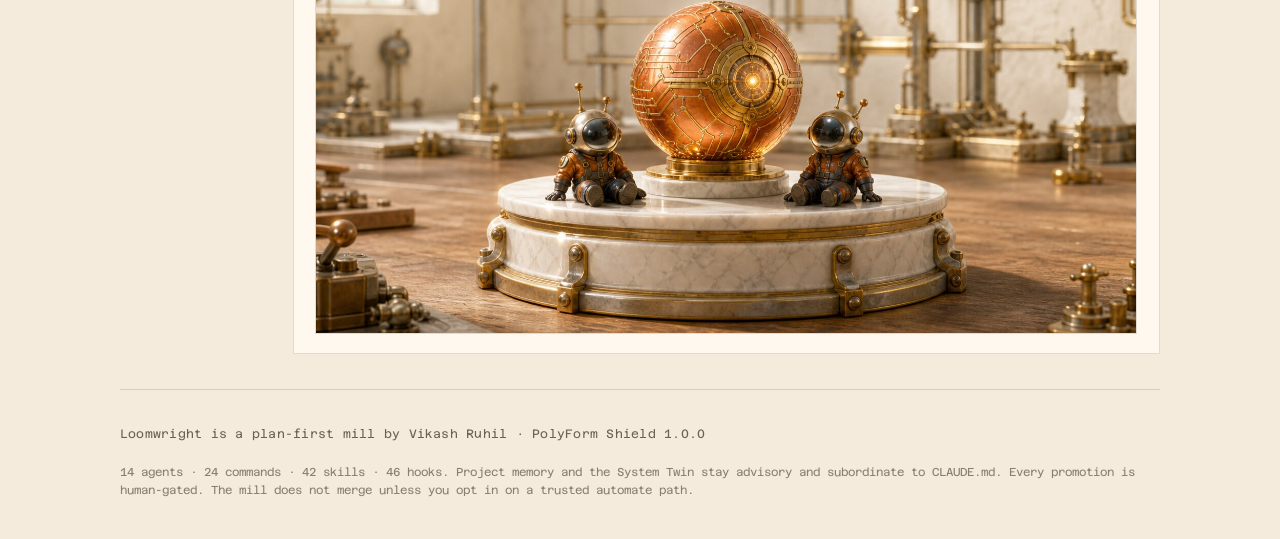
==== commit 9a77078f: "fix(copy): quality hooks 43 → 46 Sync the public hooks count with Loomwright plugin v15.125.0+ (veri" ====
--- a/guide.html
+++ b/guide.html
@@ -296,7 +296,7 @@
 
     <footer>
       Loomwright is a plan-first mill by Vikash Ruhil · PolyForm Shield 1.0.0
-      <span class="fine">14 agents · 24 commands · 42 skills · 43 hooks. Project memory and the System Twin stay advisory and subordinate to CLAUDE.md. Every promotion is human-gated. The mill does not merge unless you opt in on a trusted automate path.</span>
+      <span class="fine">14 agents · 24 commands · 42 skills · 46 hooks. Project memory and the System Twin stay advisory and subordinate to CLAUDE.md. Every promotion is human-gated. The mill does not merge unless you opt in on a trusted automate path.</span>
     </footer>
   </div>
   <script src="site.js"></script>
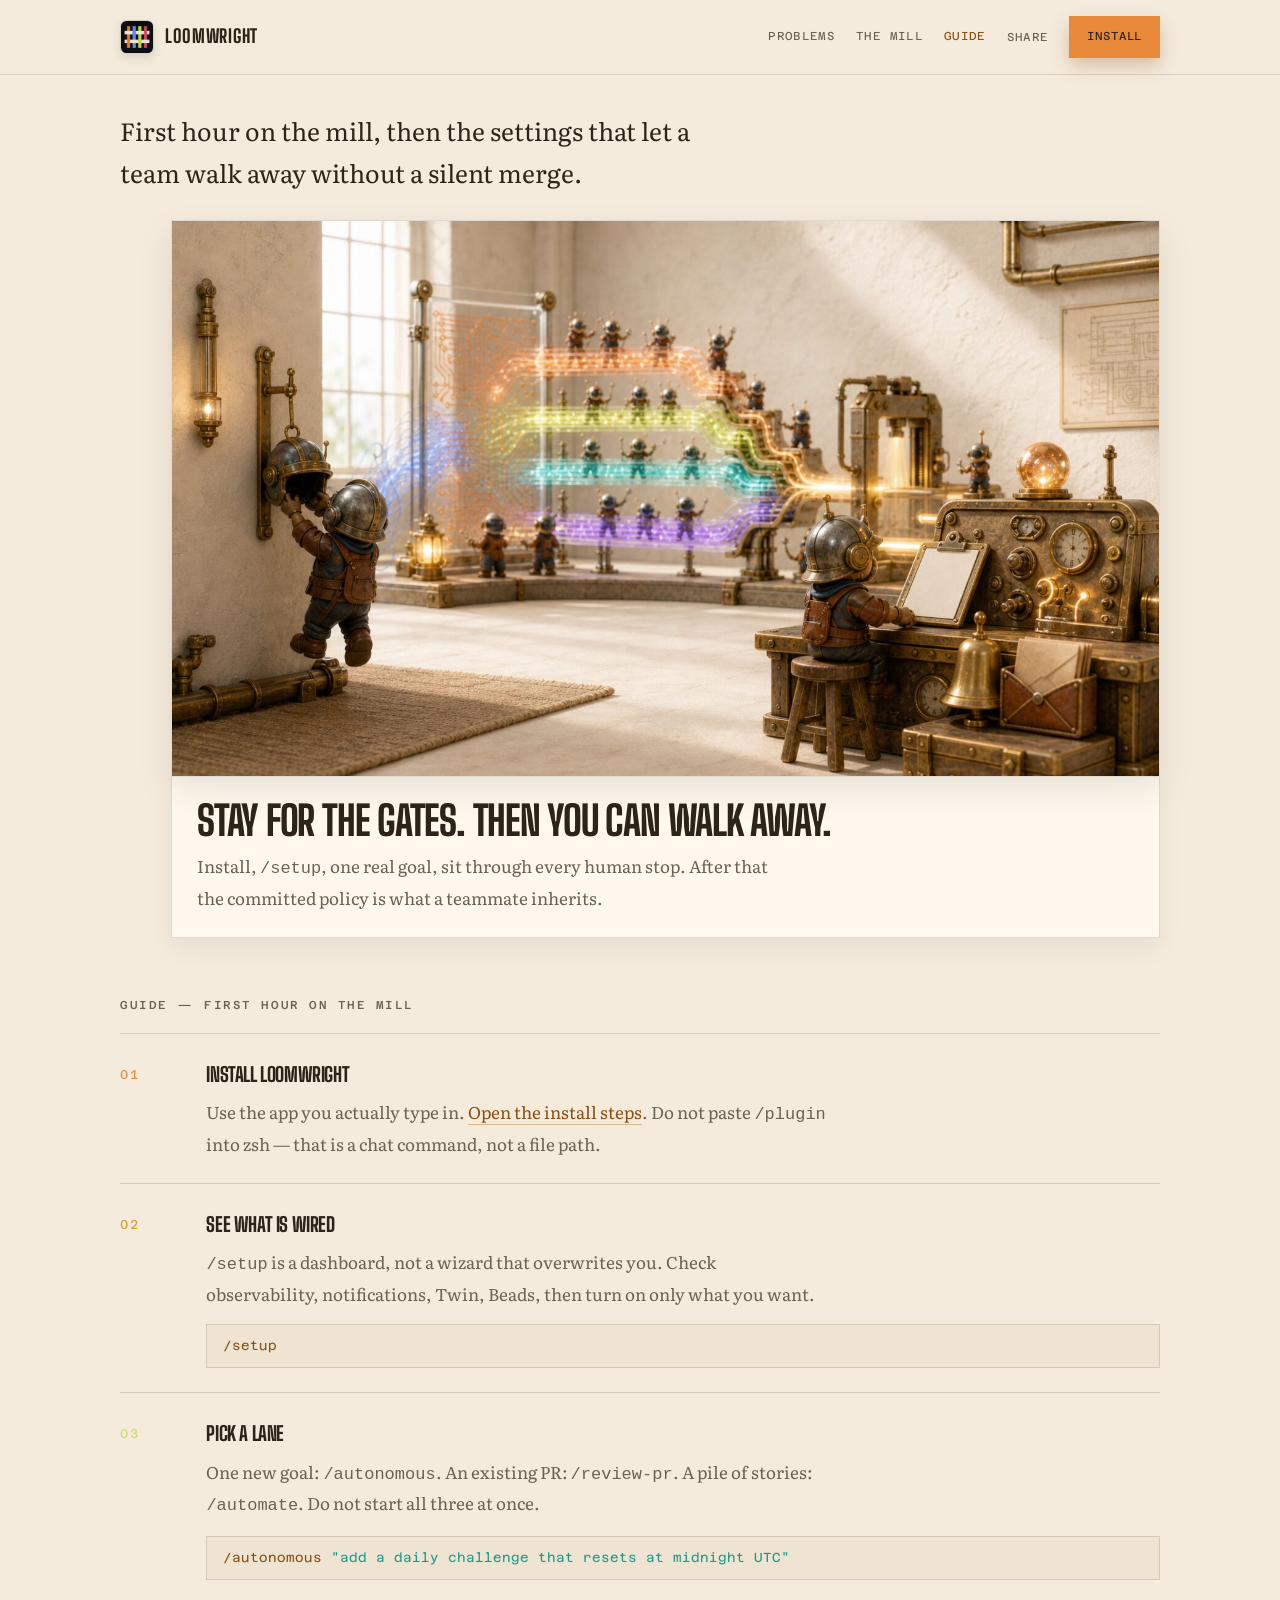
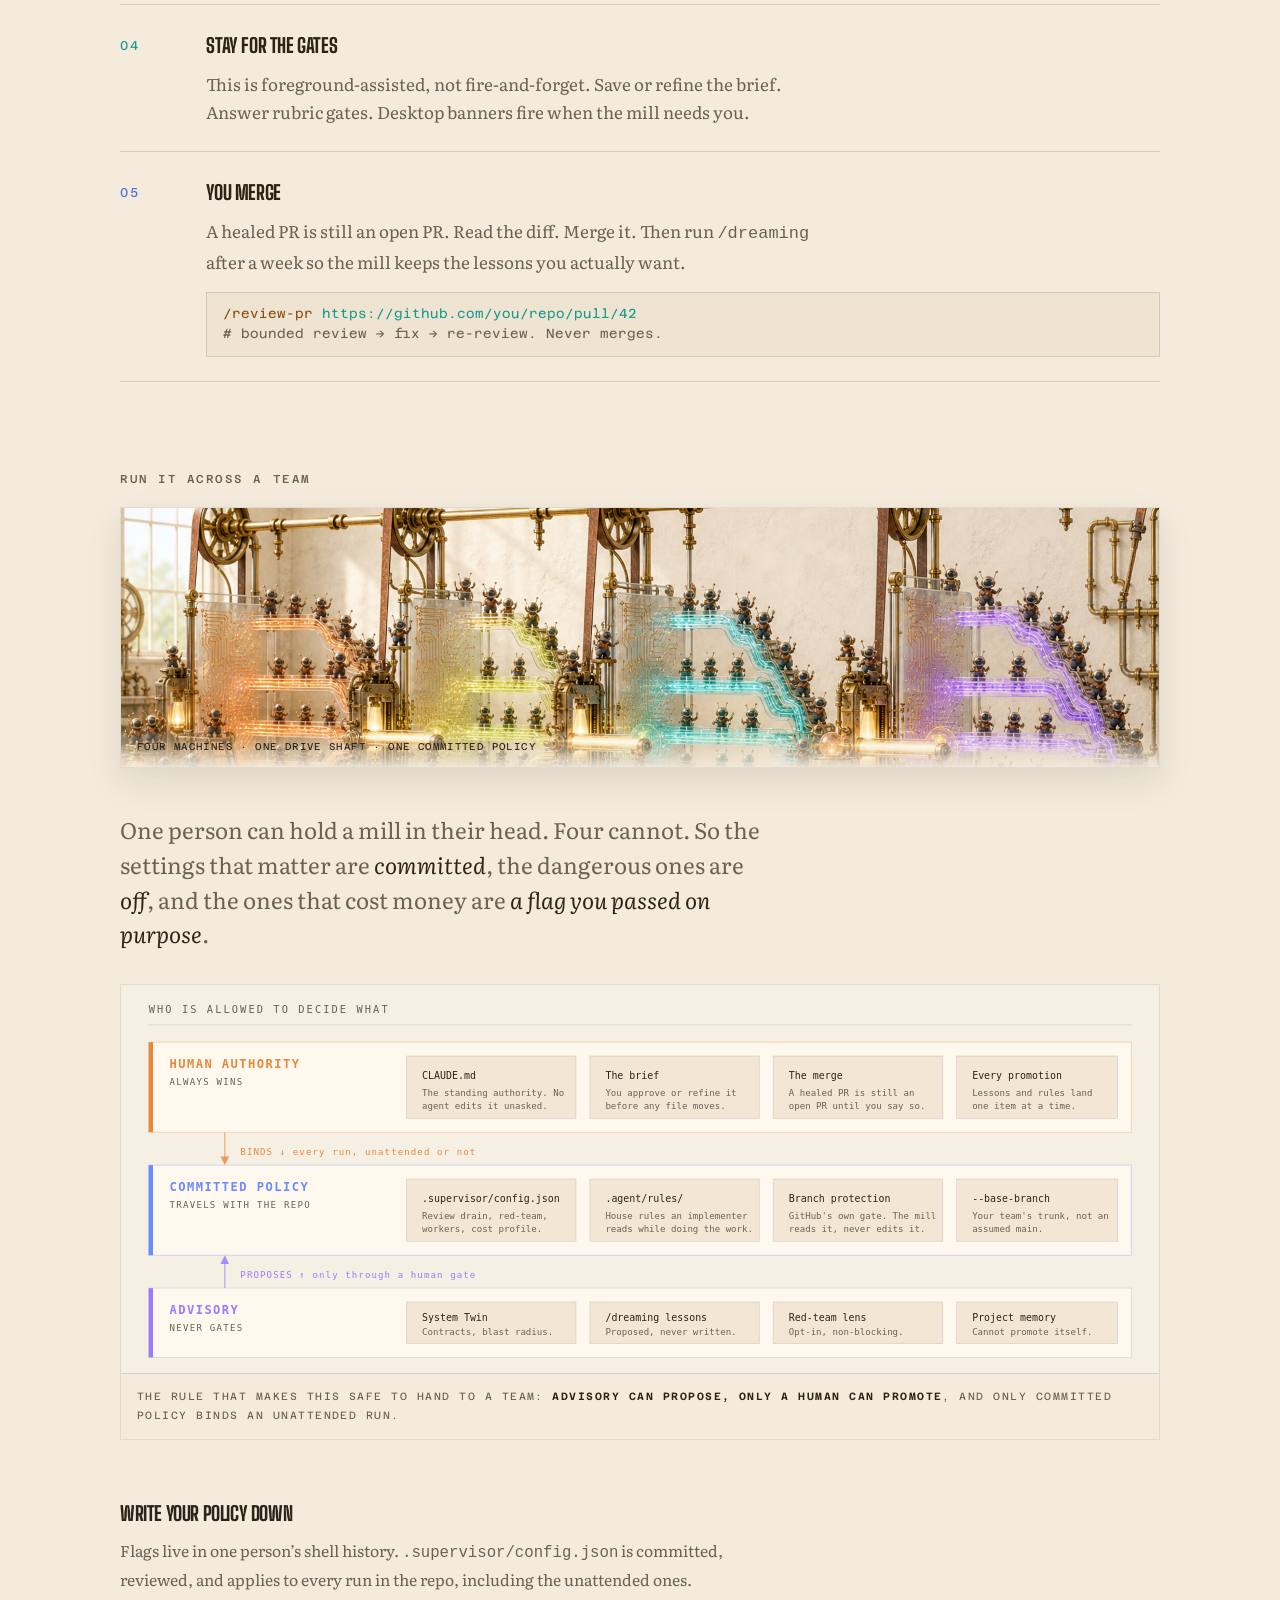
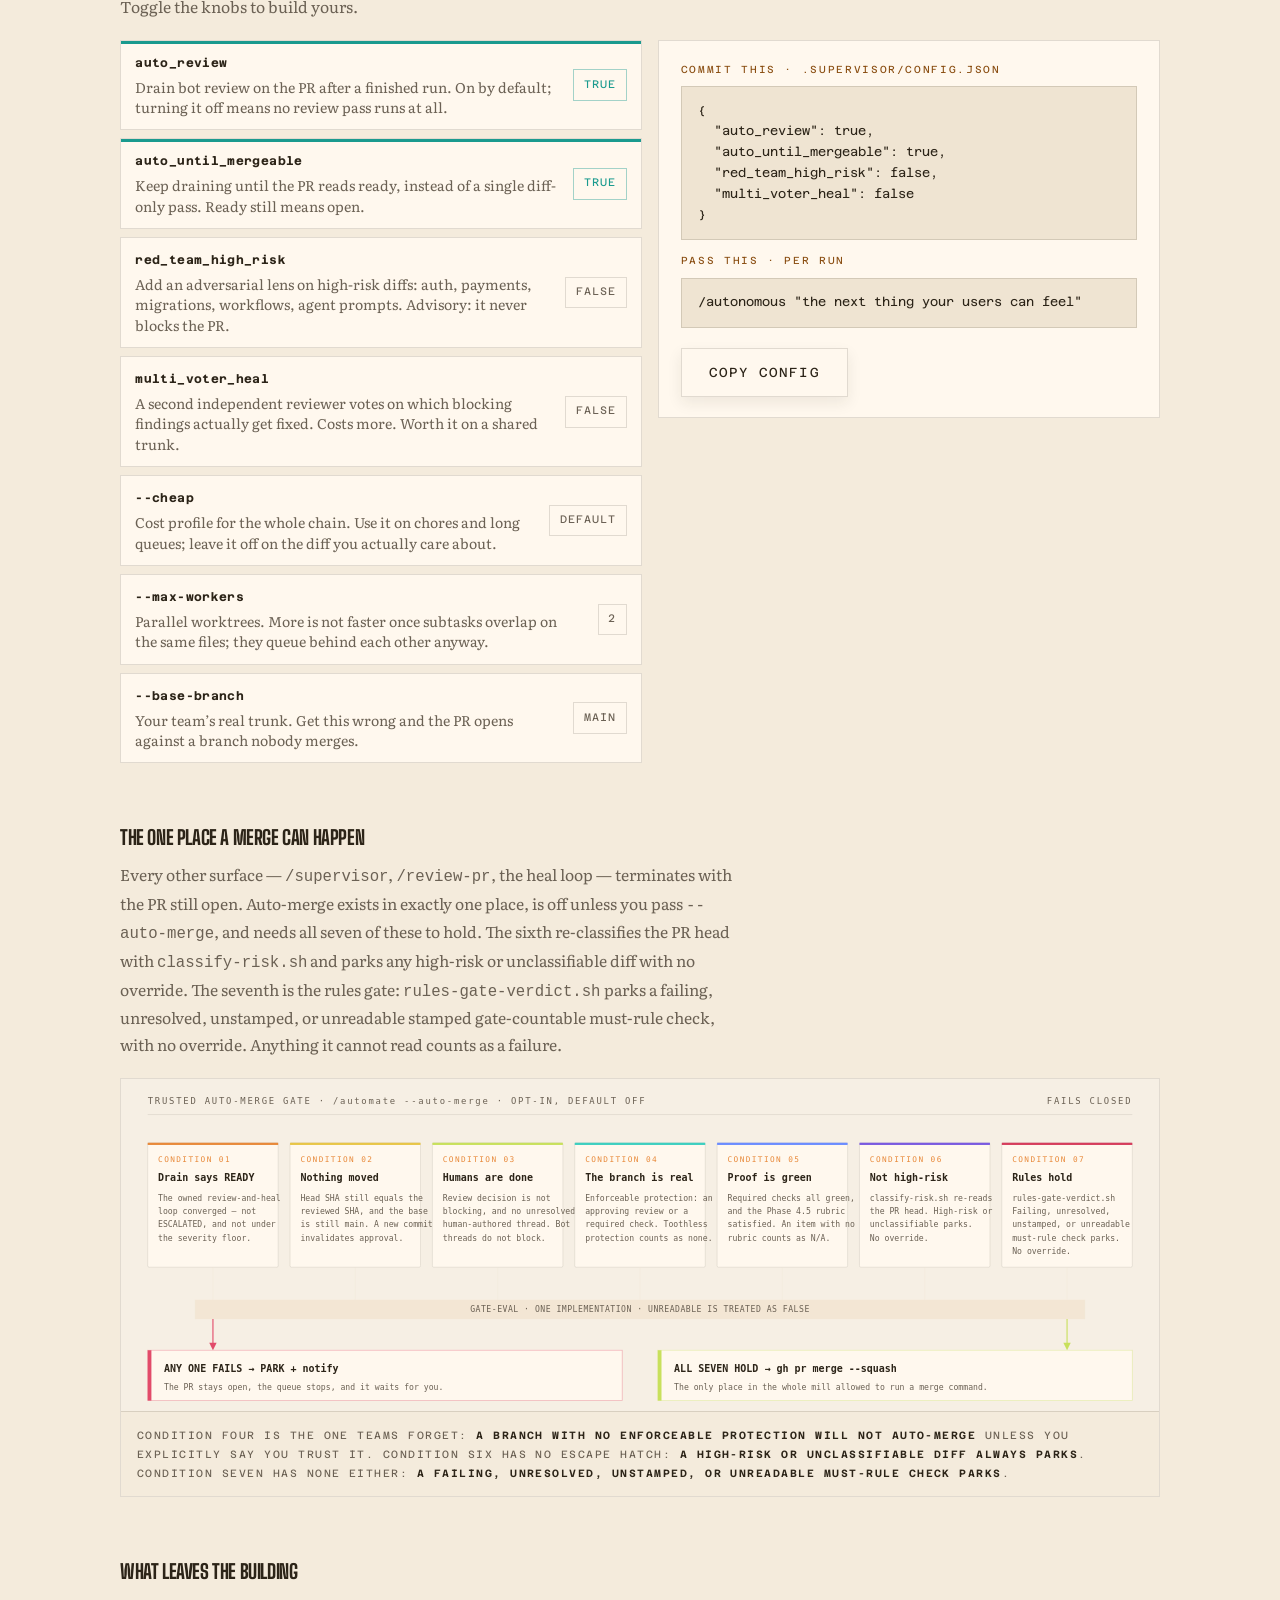
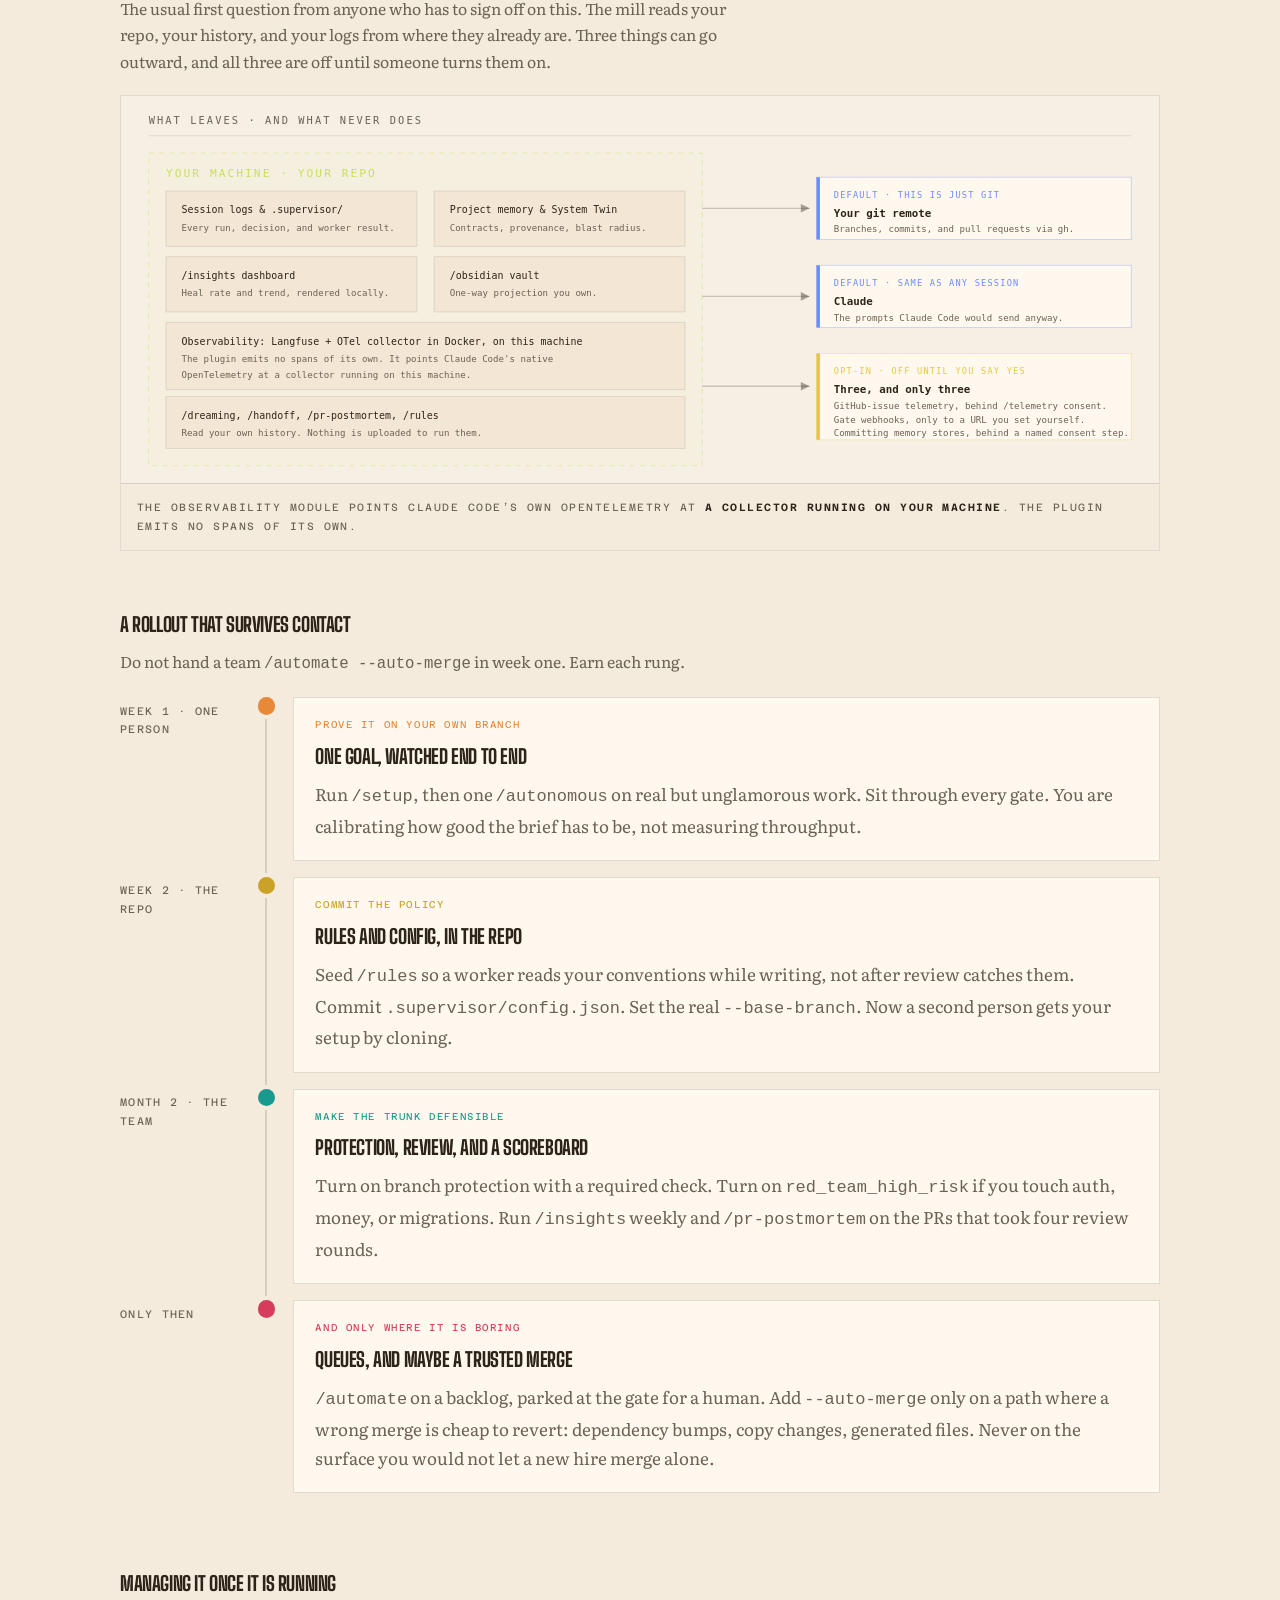
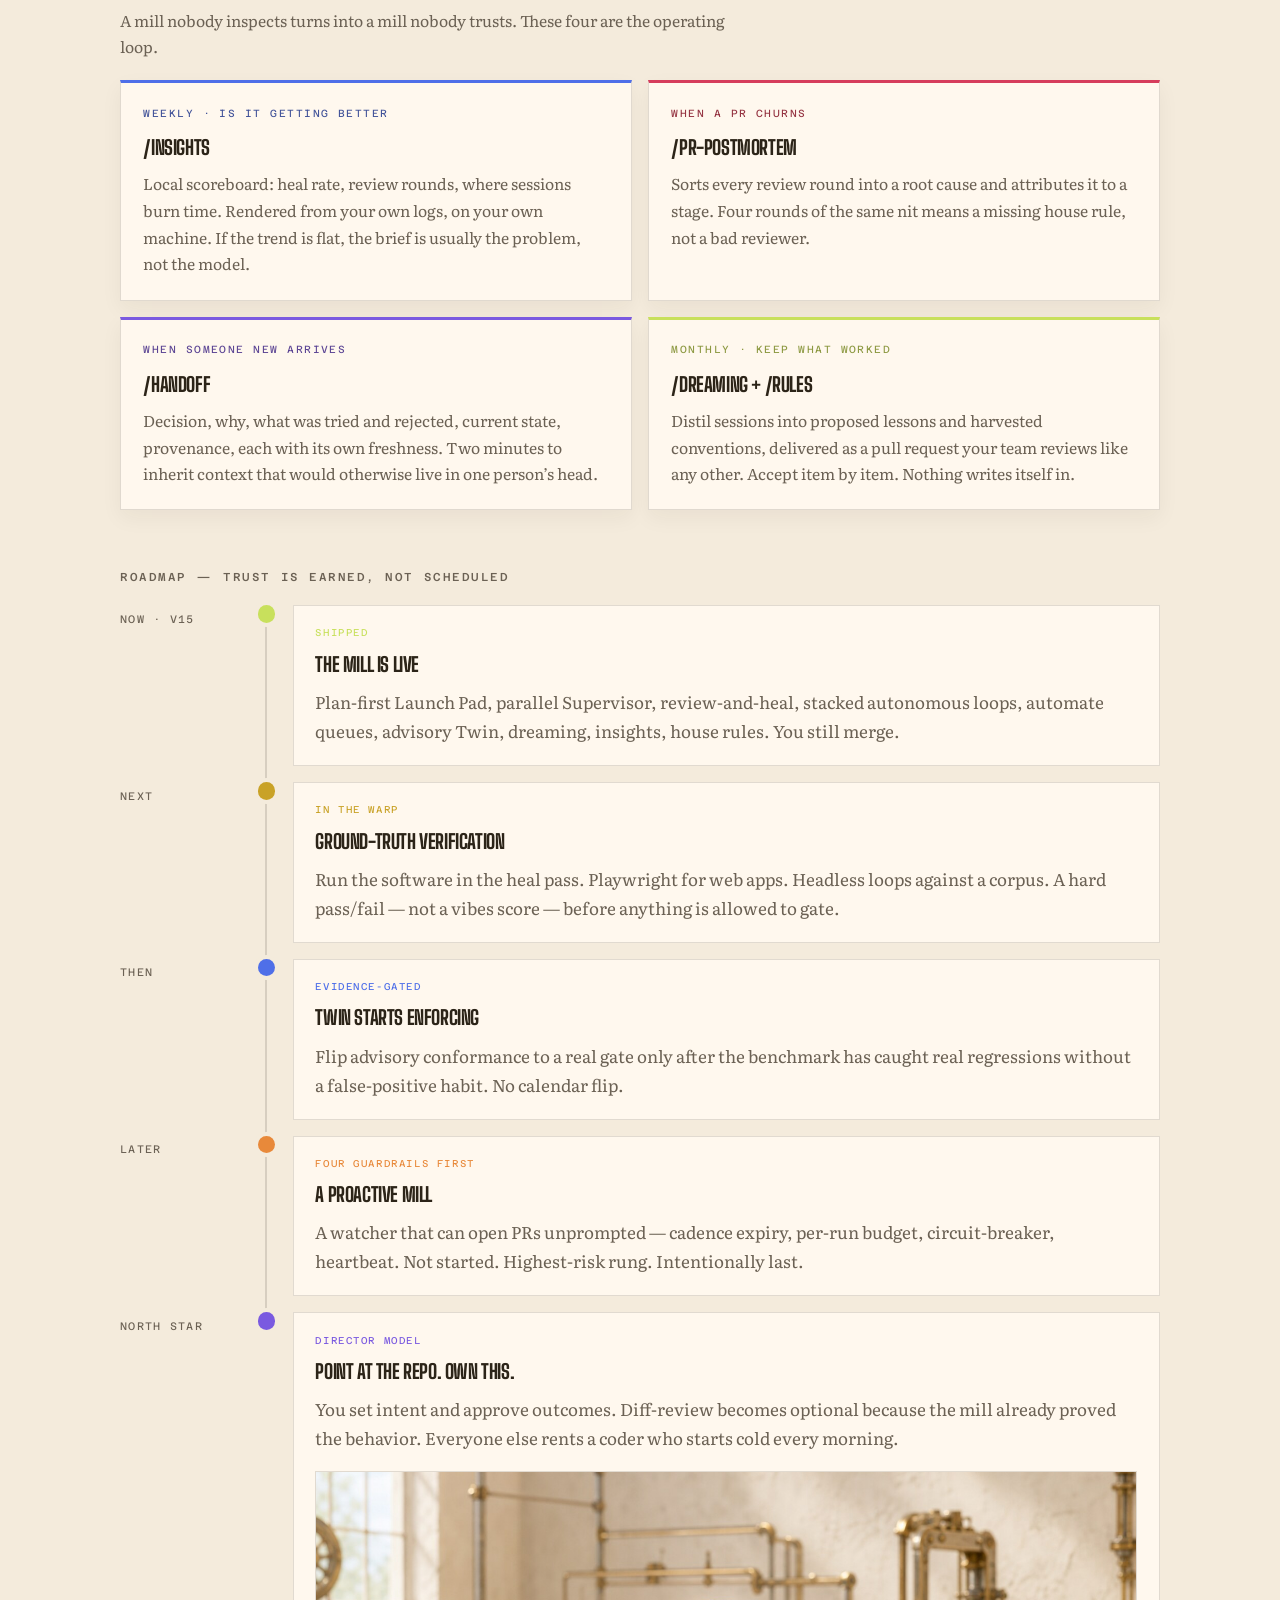
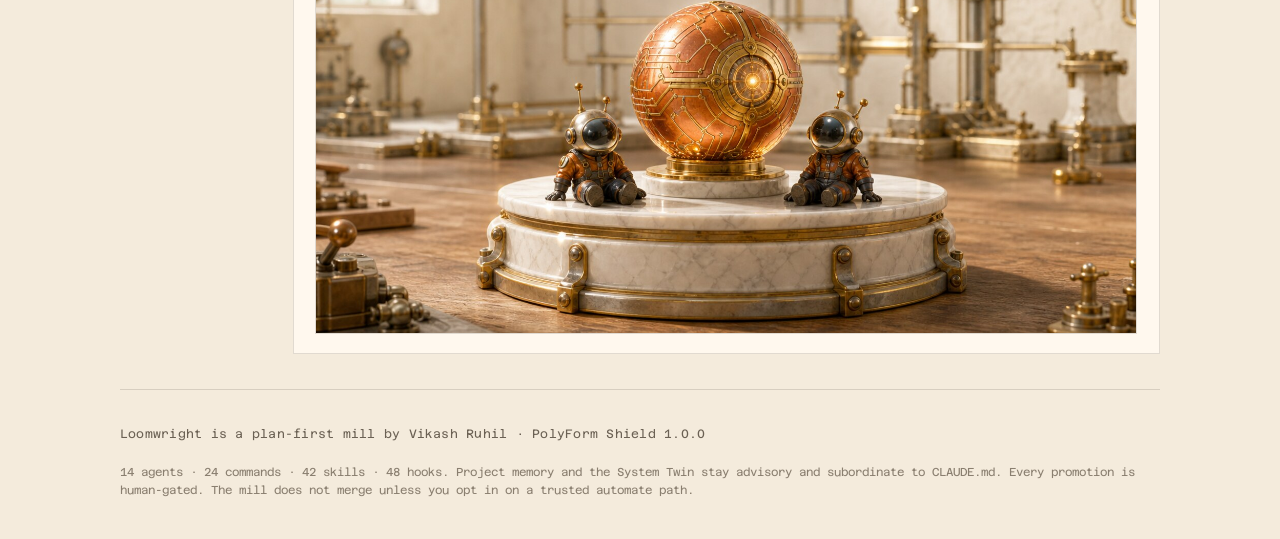
==== commit f2a75239: "fix(copy): quality hooks 46 → 48 Match plugin v16.1.0 (main 0b65a93): 48 hook entries. Agents, comma" ====
--- a/guide.html
+++ b/guide.html
@@ -296,7 +296,7 @@
 
     <footer>
       Loomwright is a plan-first mill by Vikash Ruhil · PolyForm Shield 1.0.0
-      <span class="fine">14 agents · 24 commands · 42 skills · 46 hooks. Project memory and the System Twin stay advisory and subordinate to CLAUDE.md. Every promotion is human-gated. The mill does not merge unless you opt in on a trusted automate path.</span>
+      <span class="fine">14 agents · 24 commands · 42 skills · 48 hooks. Project memory and the System Twin stay advisory and subordinate to CLAUDE.md. Every promotion is human-gated. The mill does not merge unless you opt in on a trusted automate path.</span>
     </footer>
   </div>
   <script src="site.js"></script>
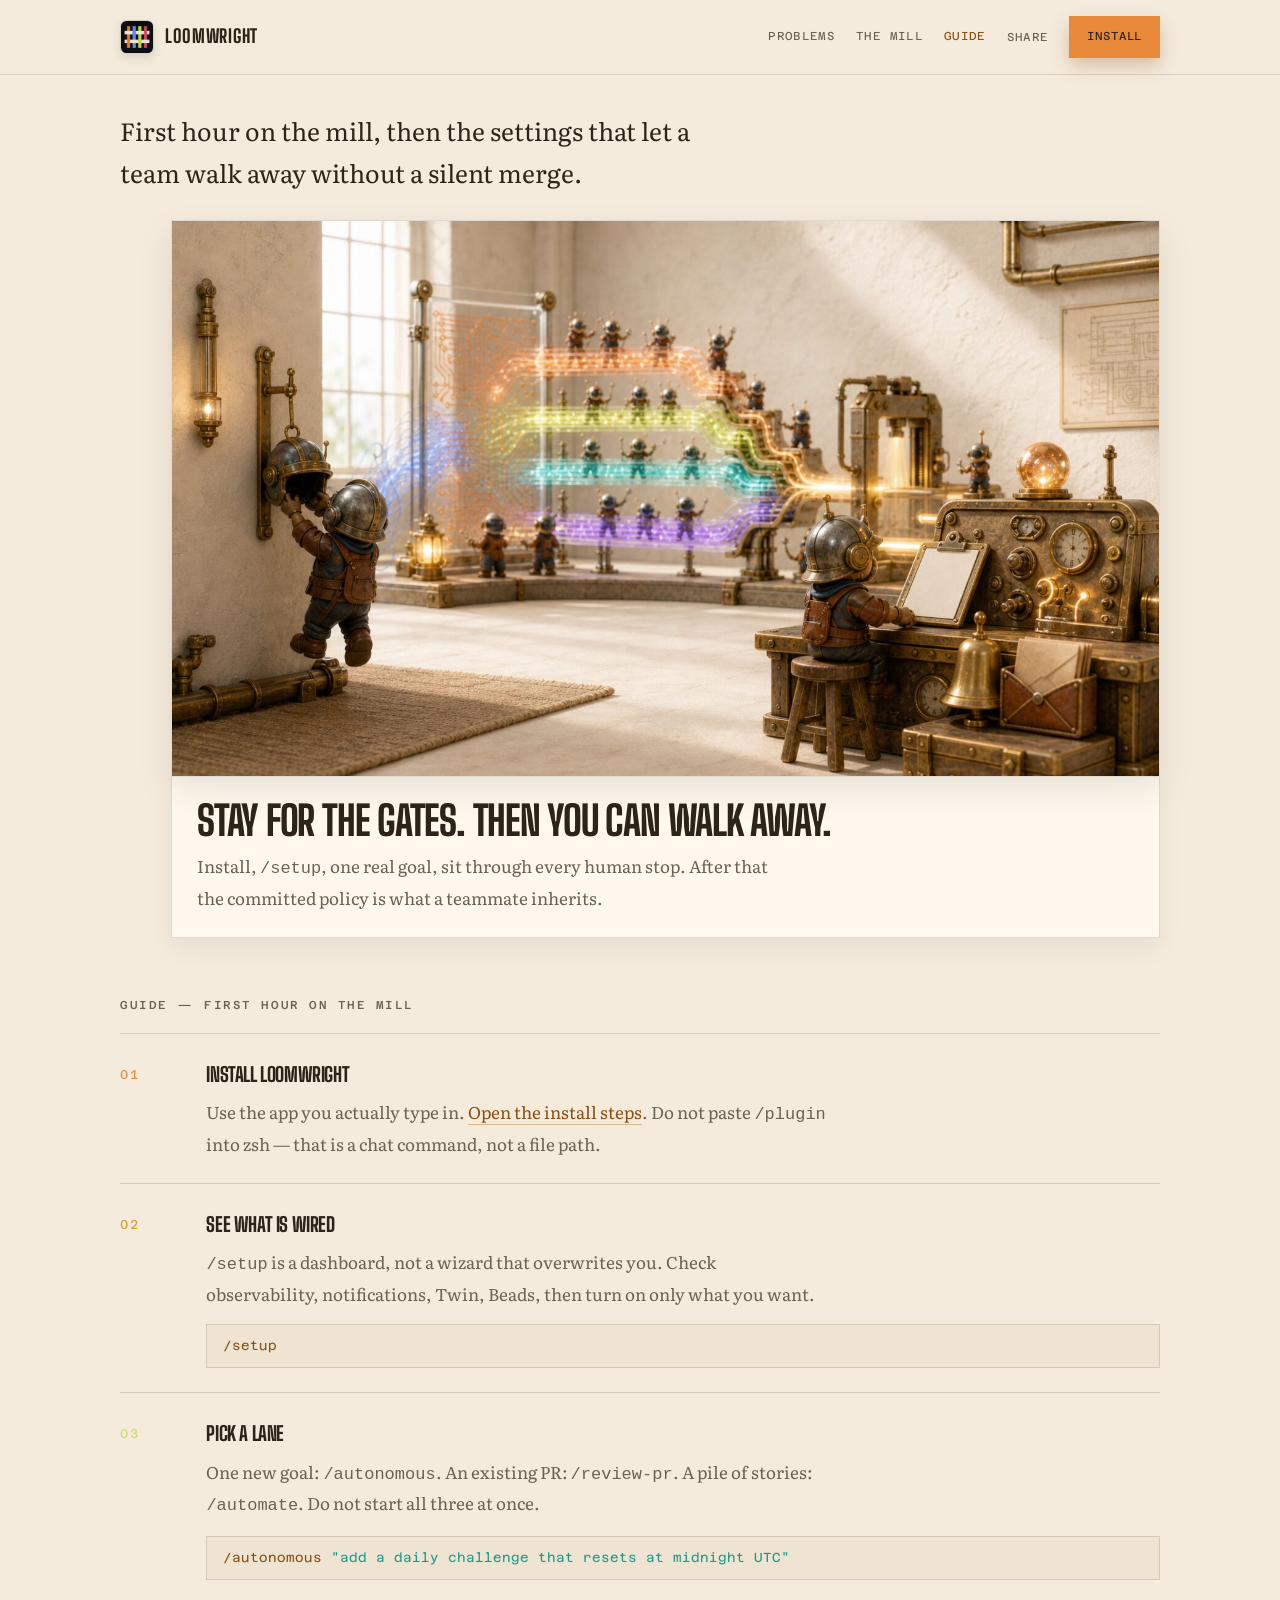
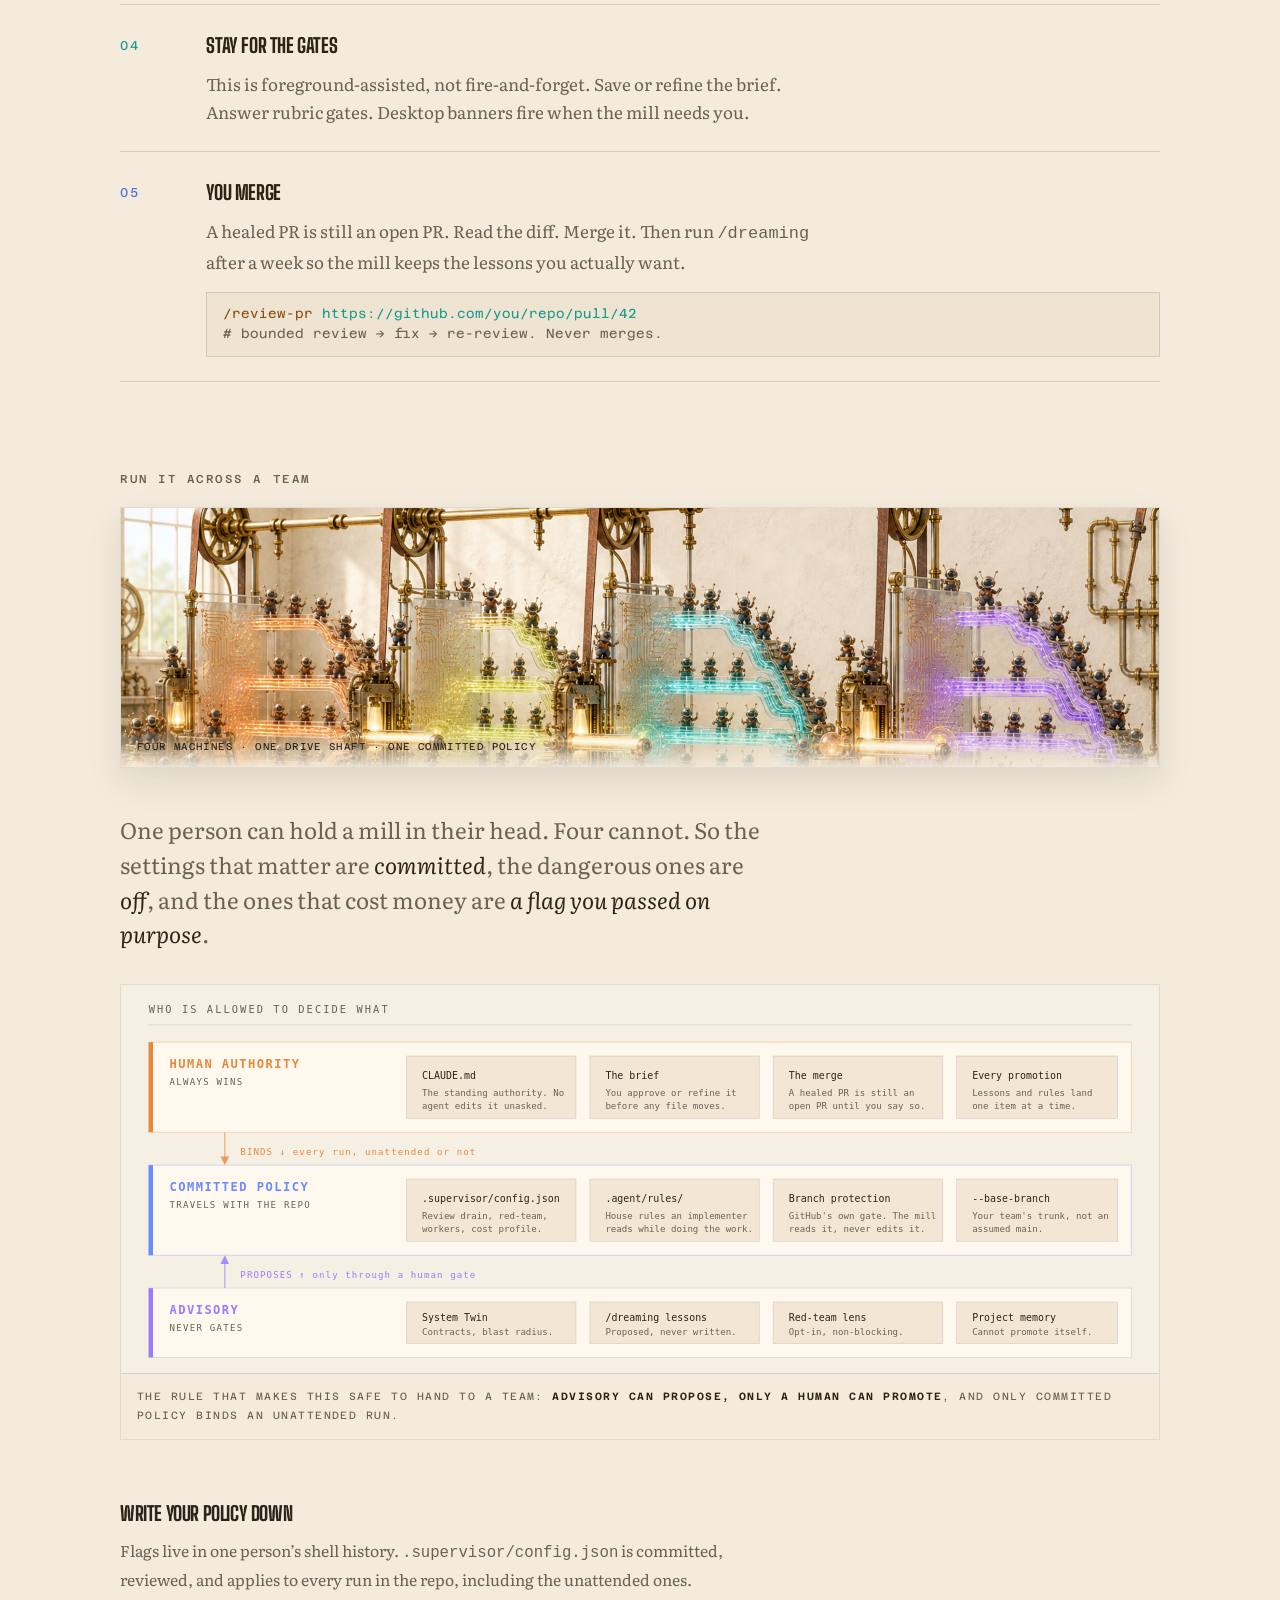
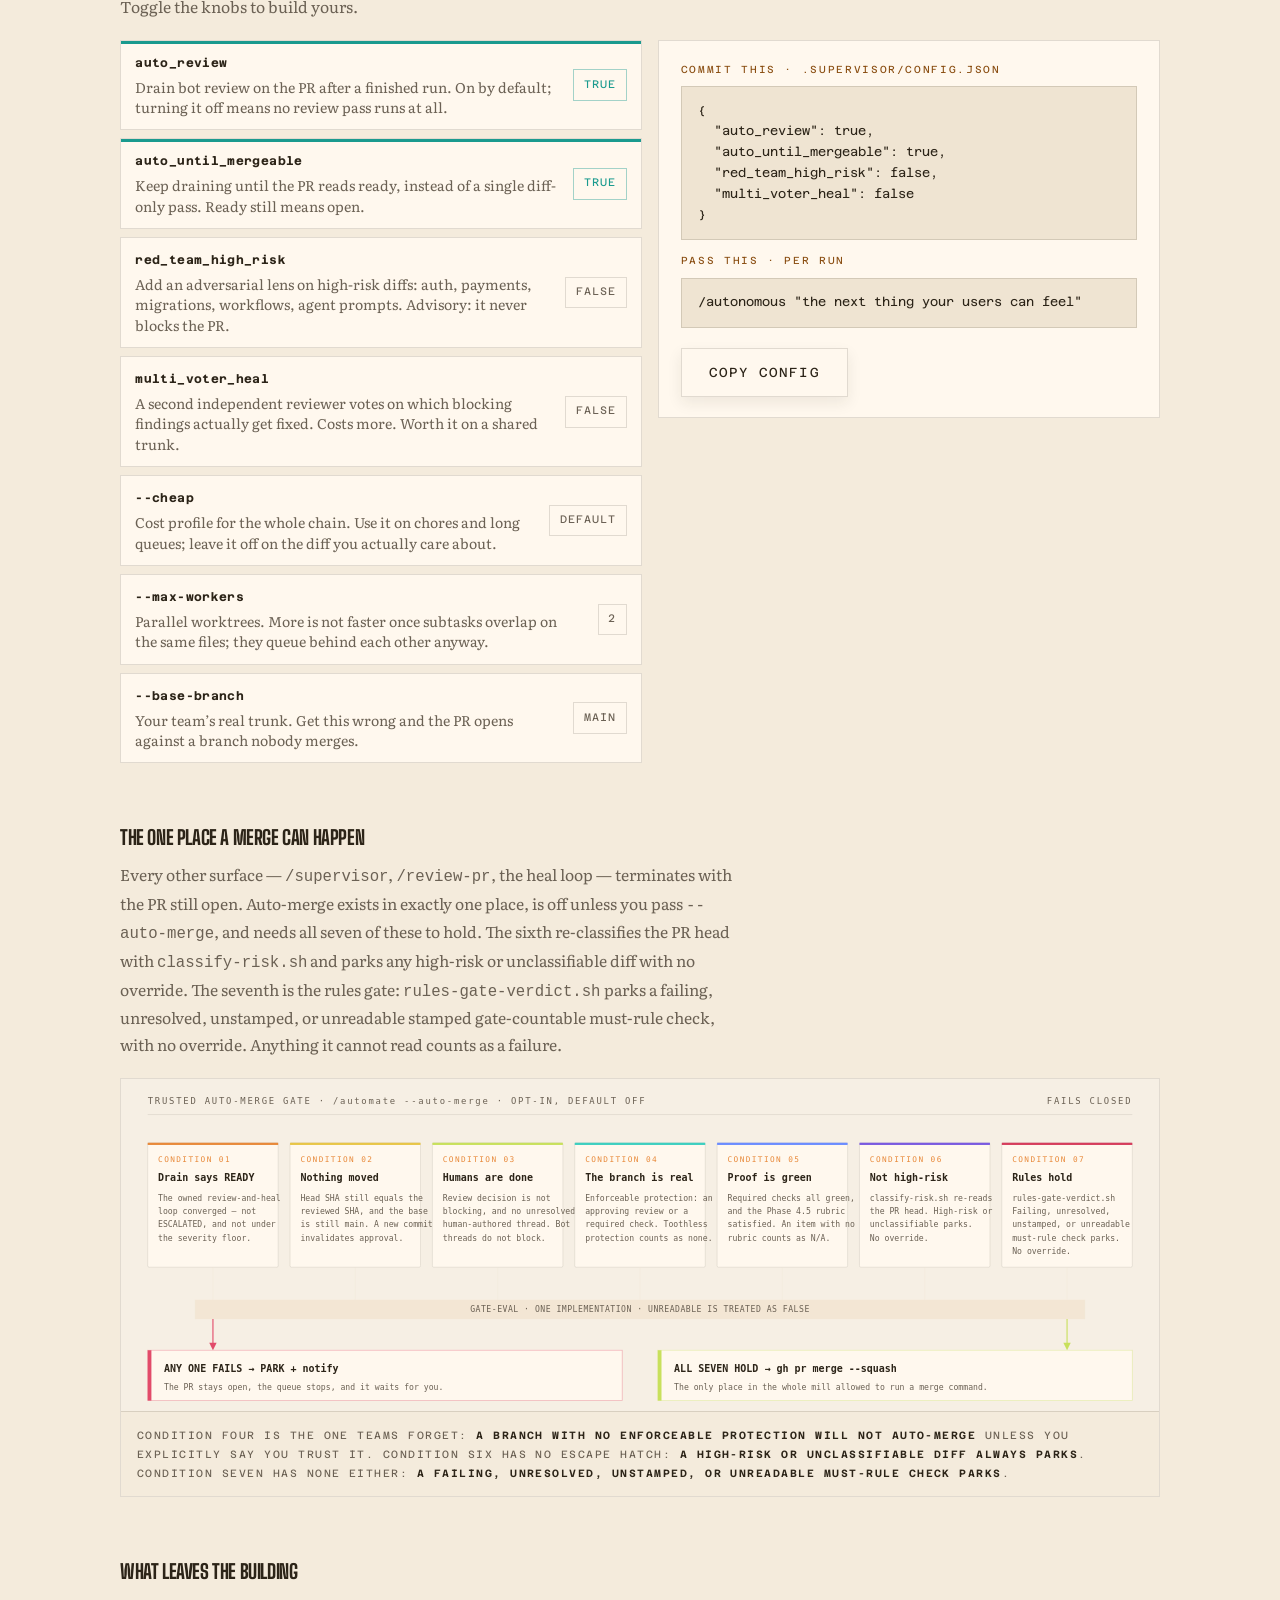
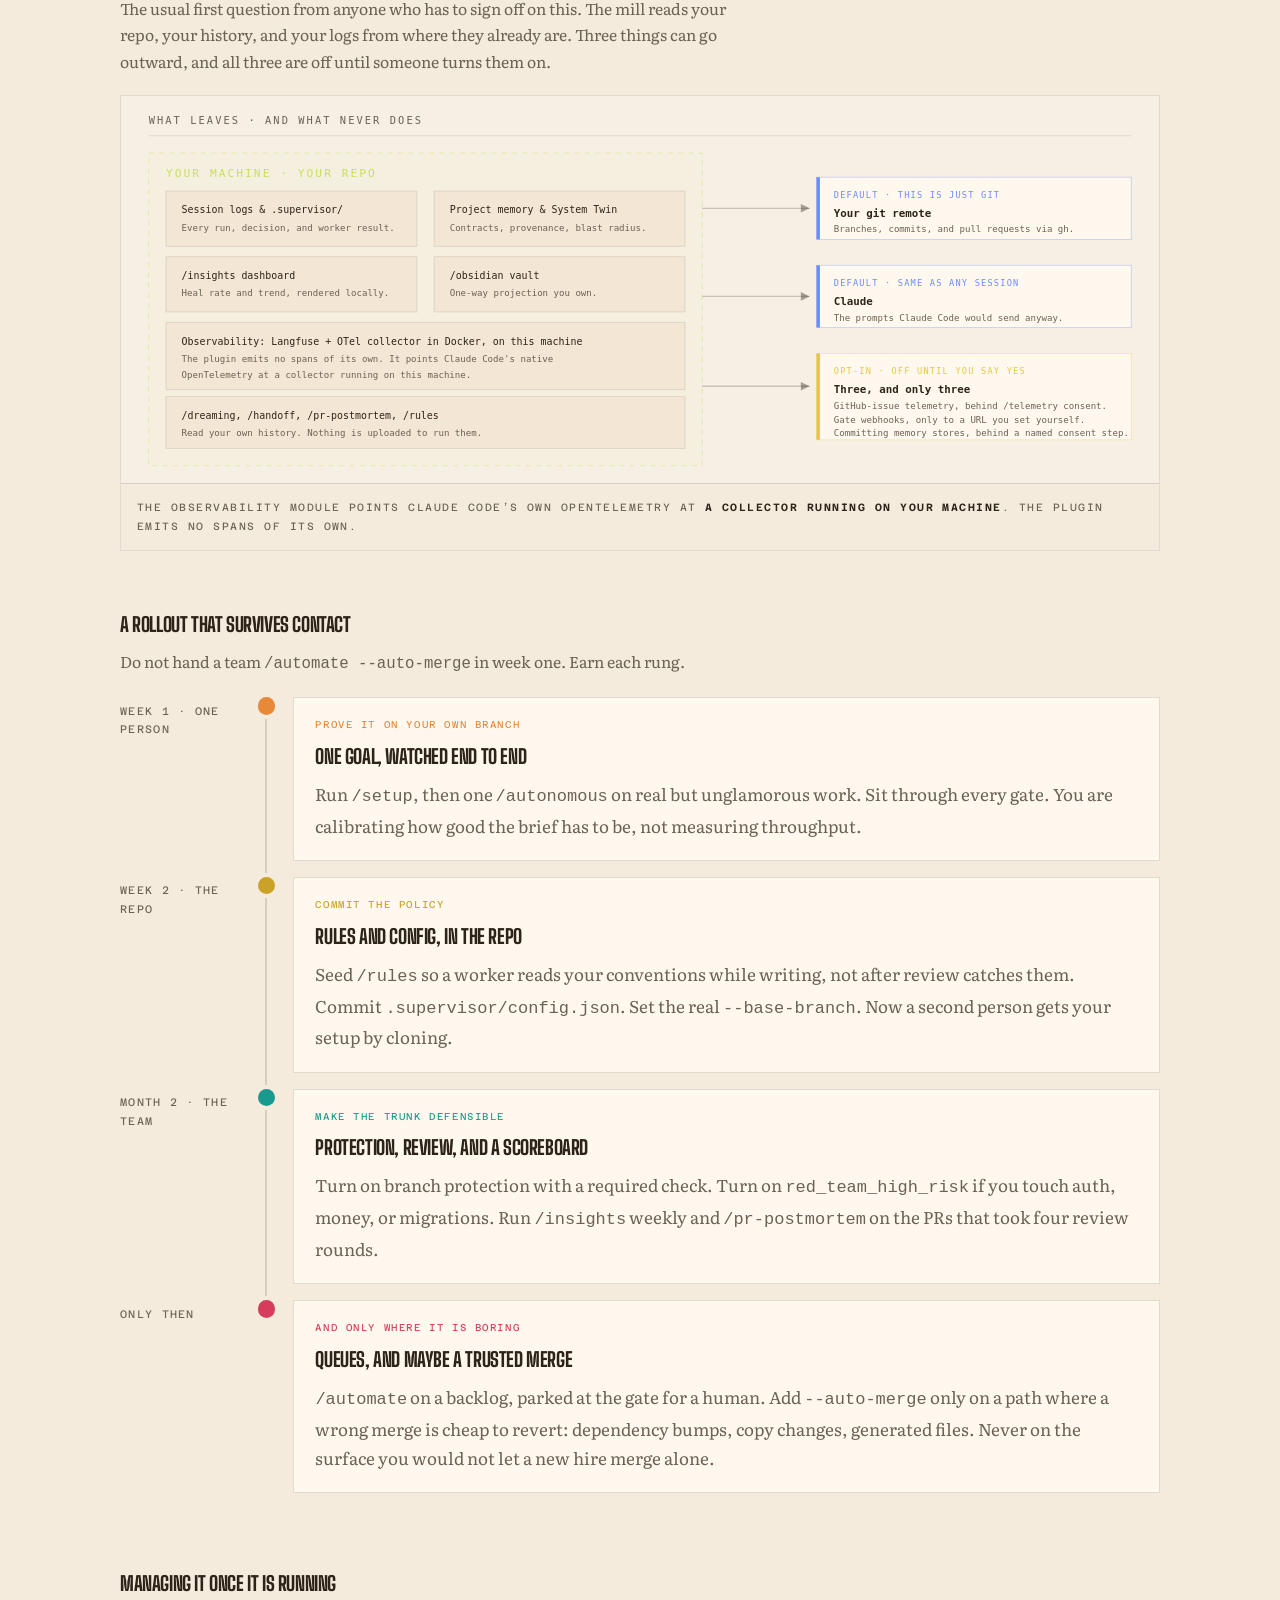
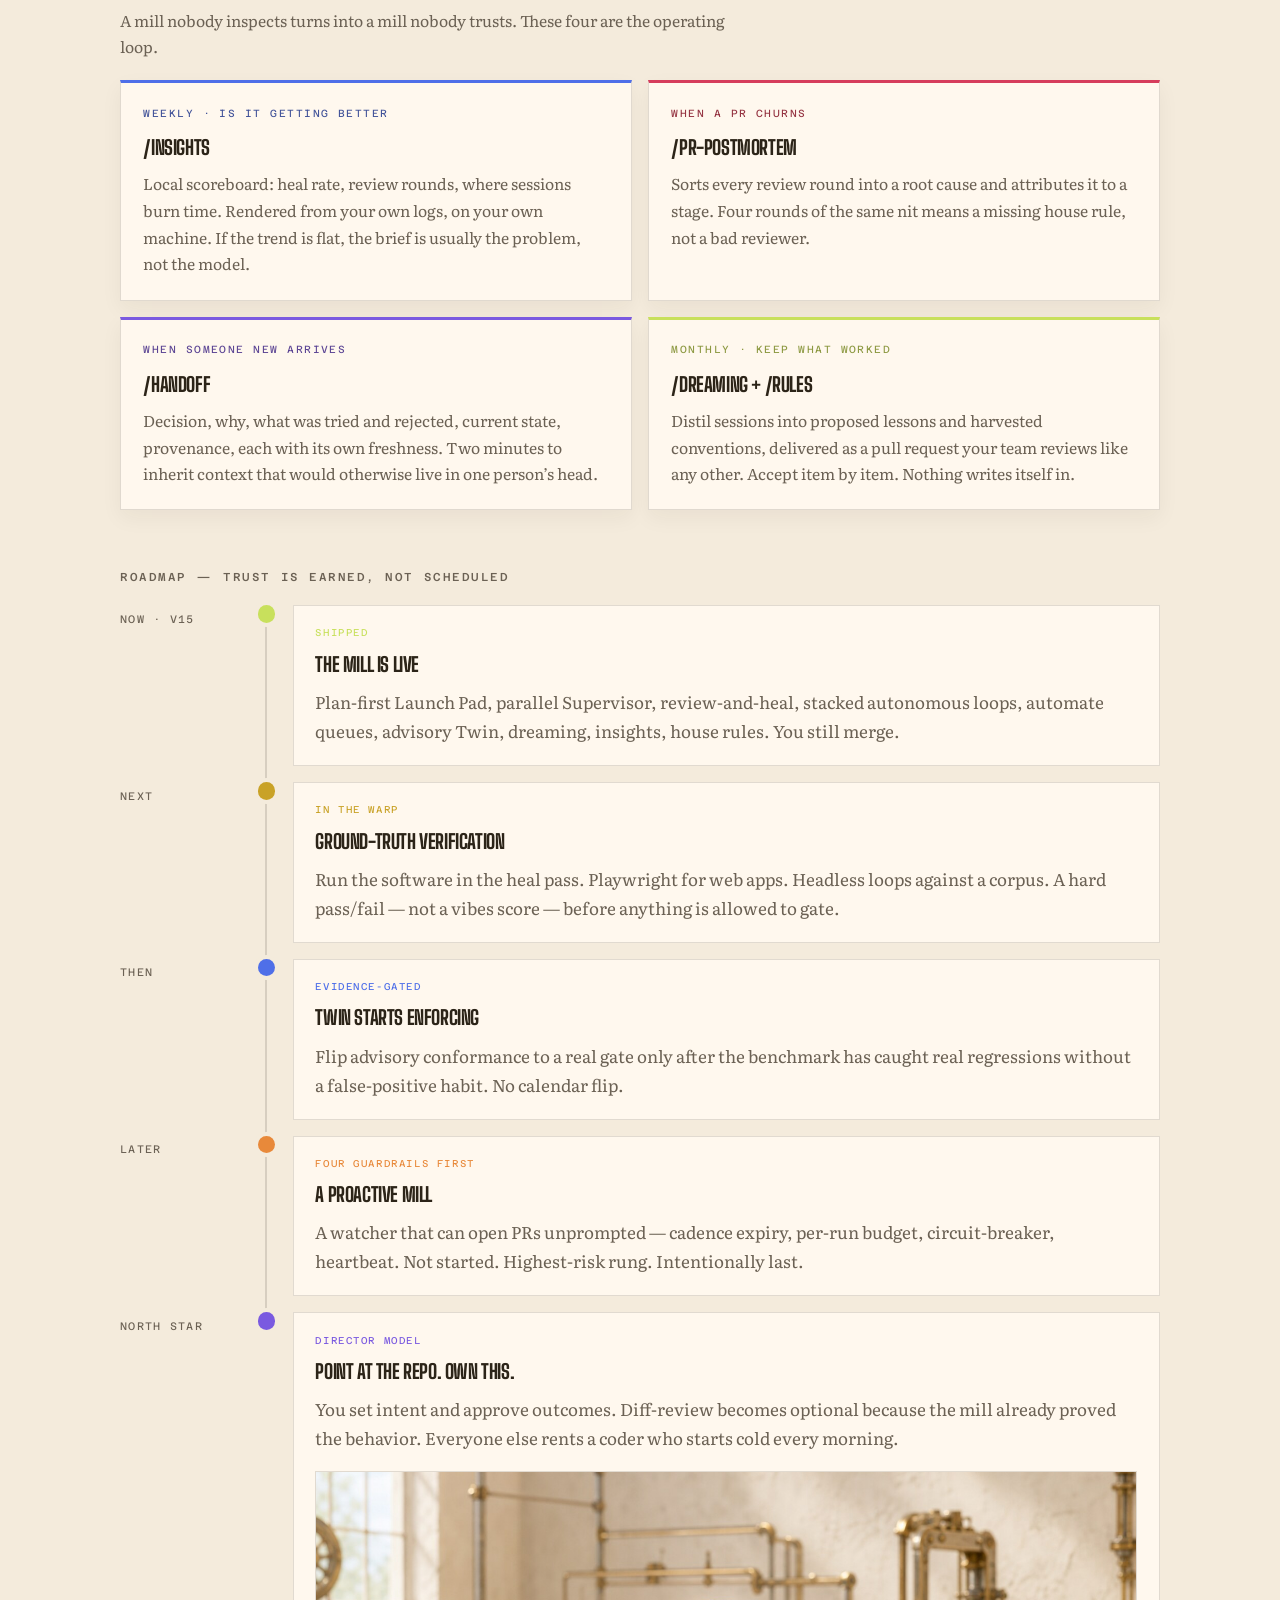
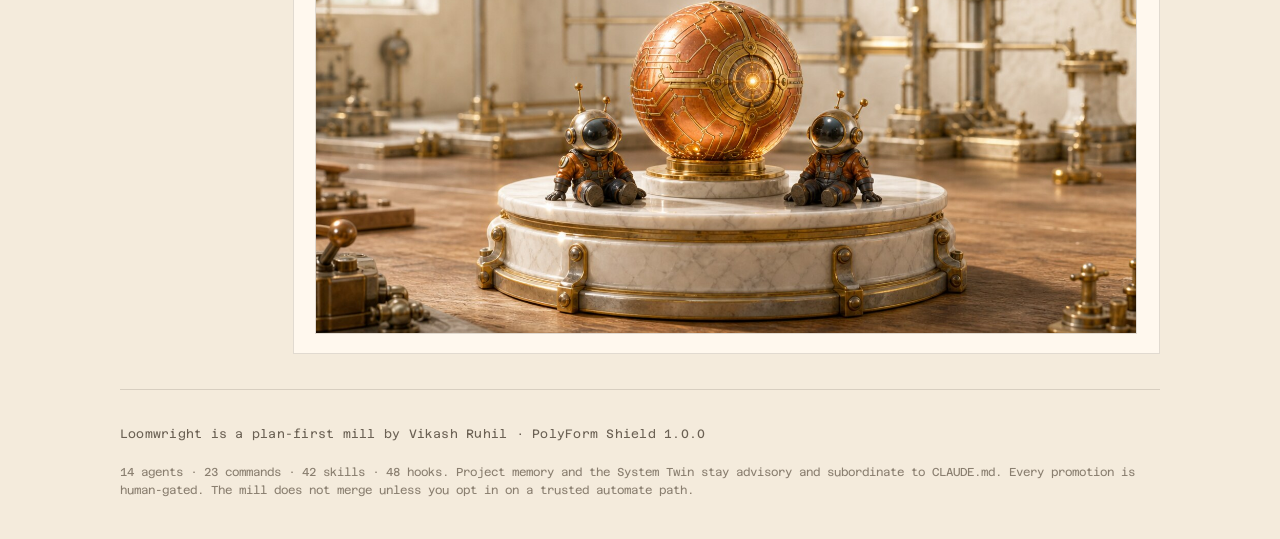
==== commit badeba8f: "fix(copy): slash commands 24 → 23 Match plugin v17.5.0 (loomwright c7d4f9a). /ui was removed in v17." ====
--- a/guide.html
+++ b/guide.html
@@ -296,7 +296,7 @@
 
     <footer>
       Loomwright is a plan-first mill by Vikash Ruhil · PolyForm Shield 1.0.0
-      <span class="fine">14 agents · 24 commands · 42 skills · 48 hooks. Project memory and the System Twin stay advisory and subordinate to CLAUDE.md. Every promotion is human-gated. The mill does not merge unless you opt in on a trusted automate path.</span>
+      <span class="fine">14 agents · 23 commands · 42 skills · 48 hooks. Project memory and the System Twin stay advisory and subordinate to CLAUDE.md. Every promotion is human-gated. The mill does not merge unless you opt in on a trusted automate path.</span>
     </footer>
   </div>
   <script src="site.js"></script>
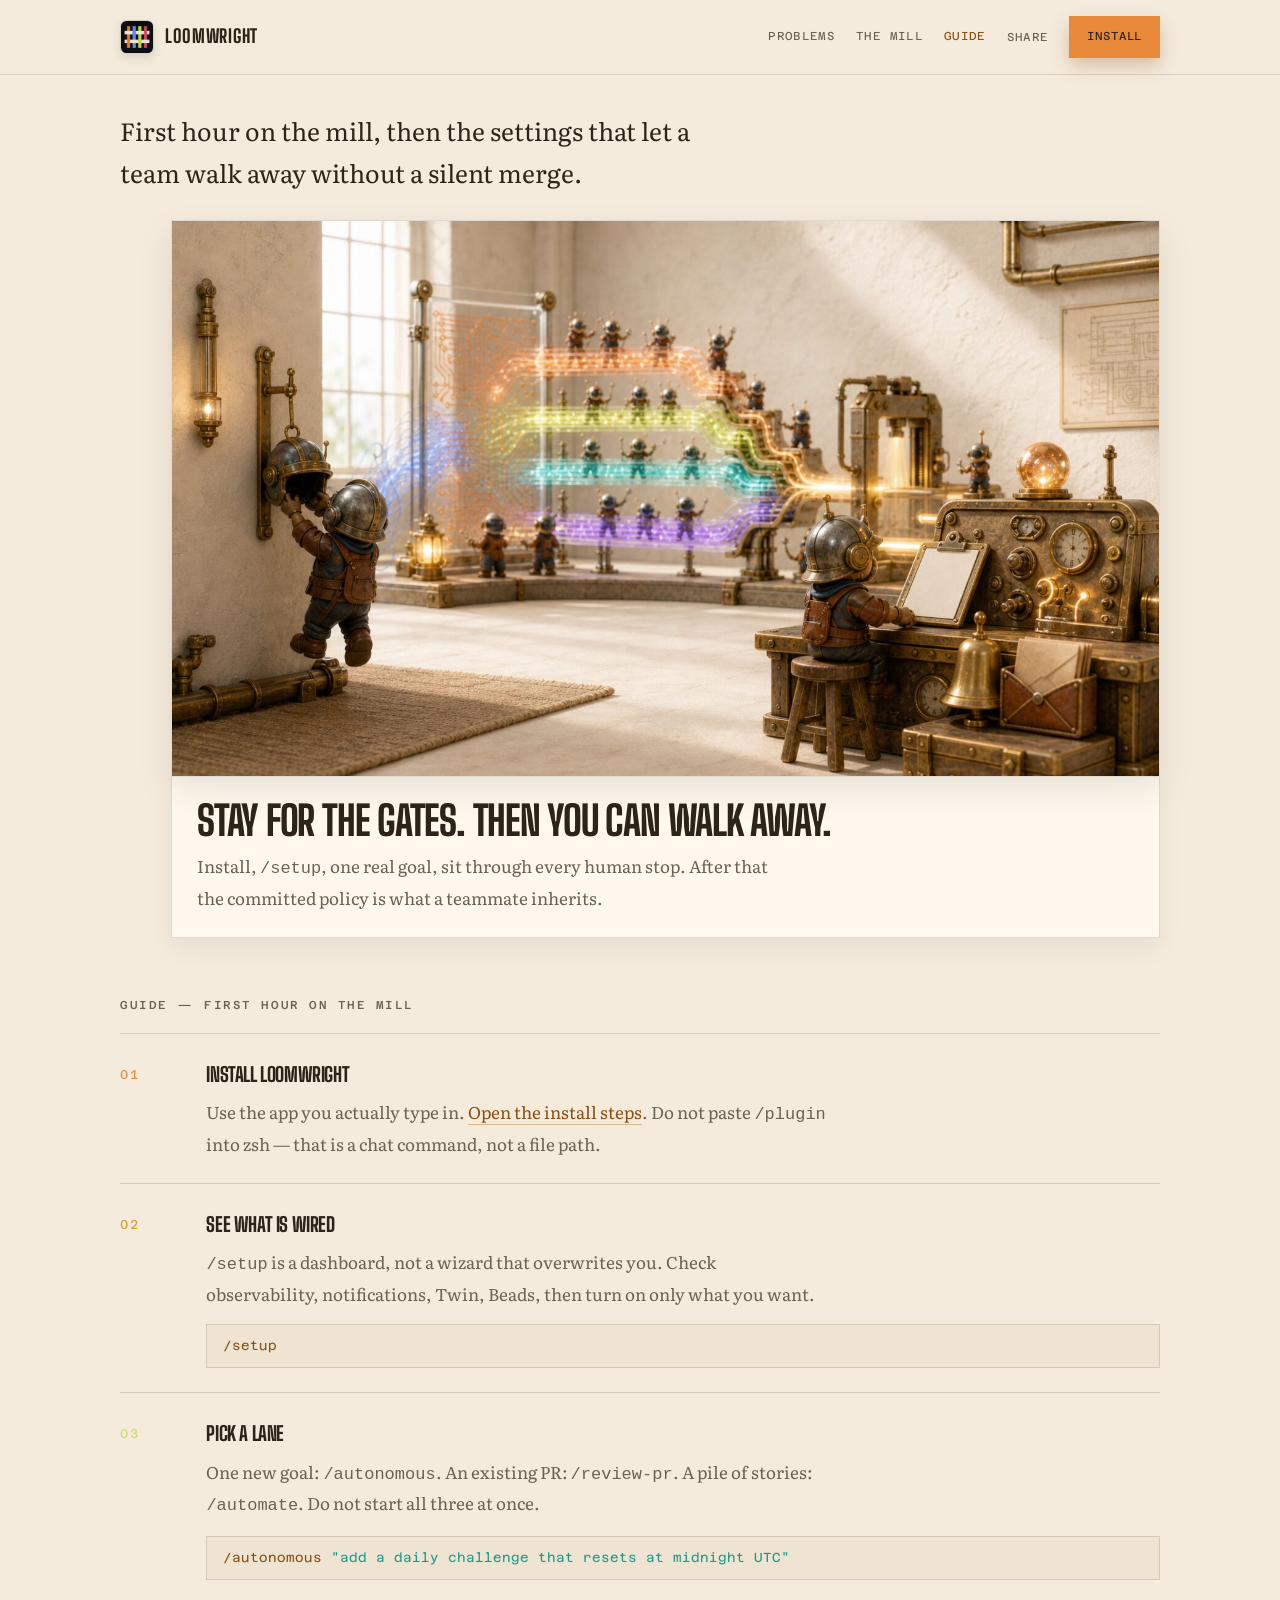
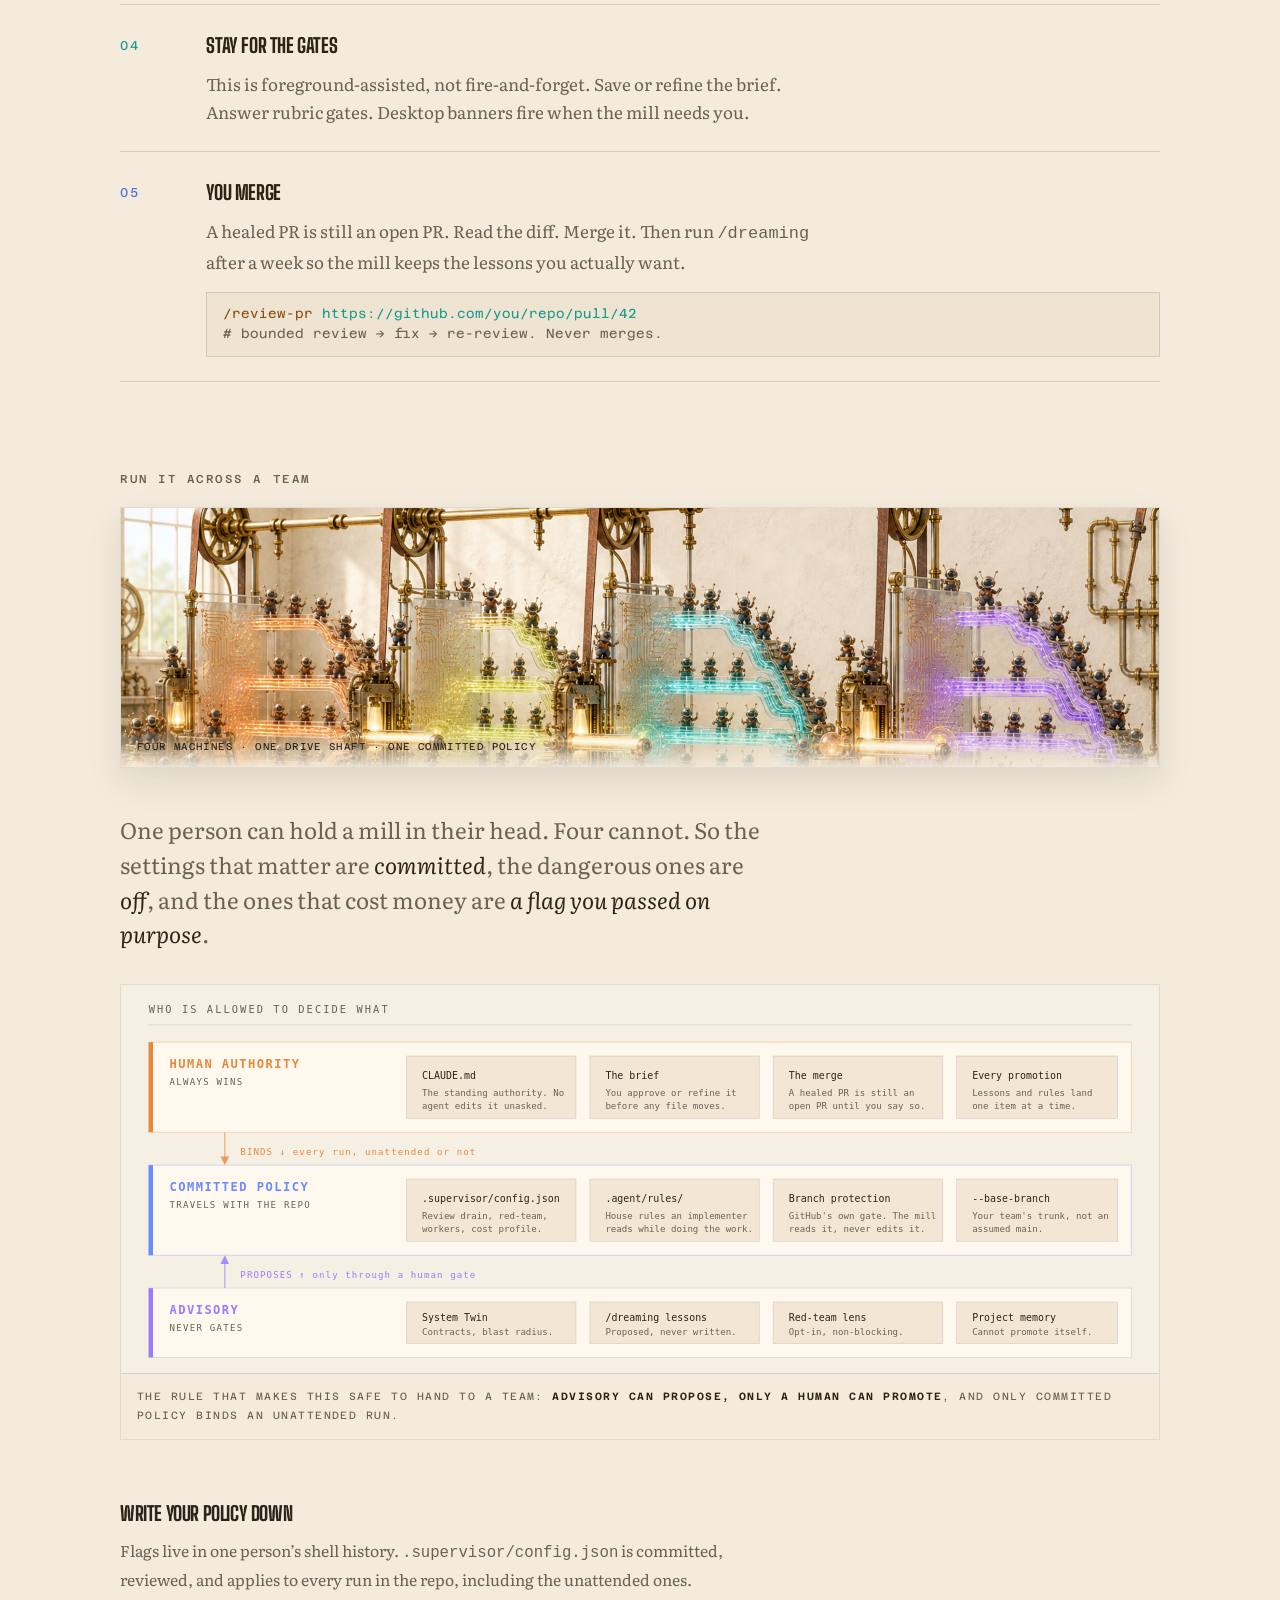
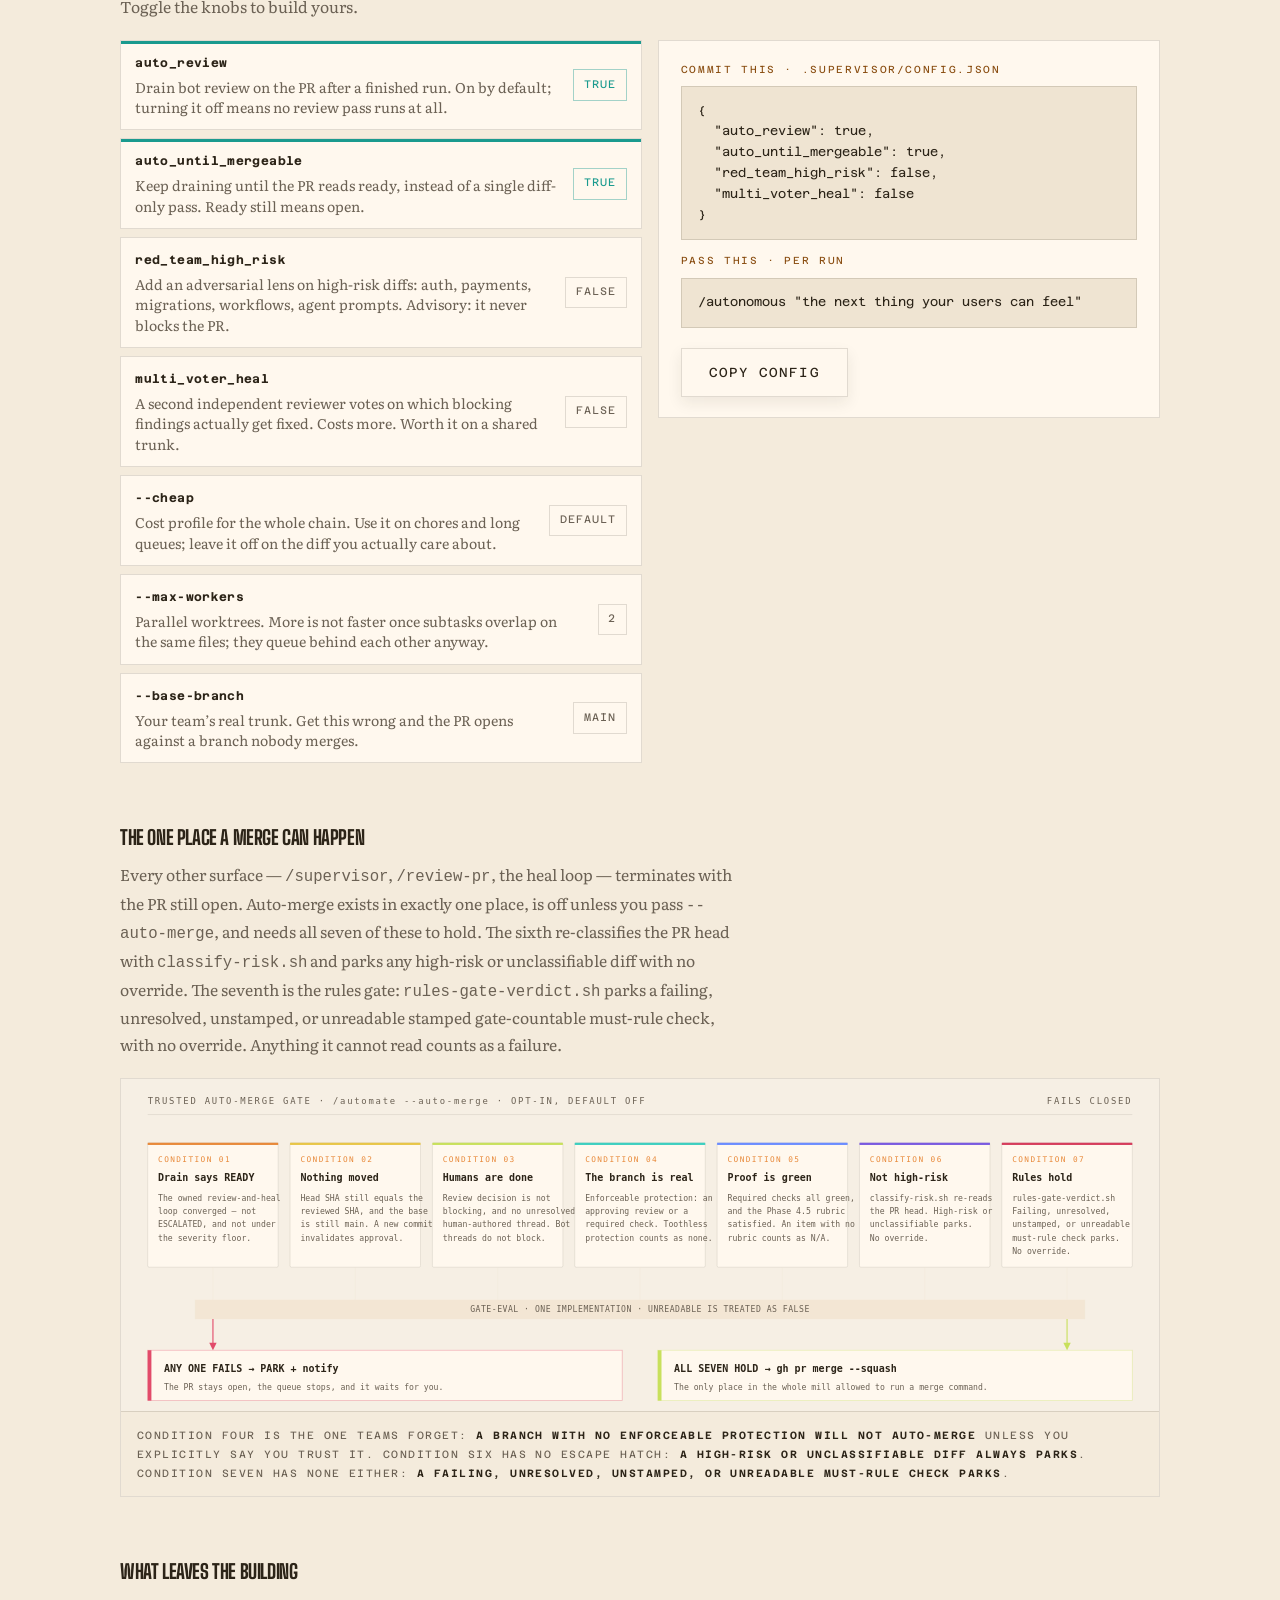
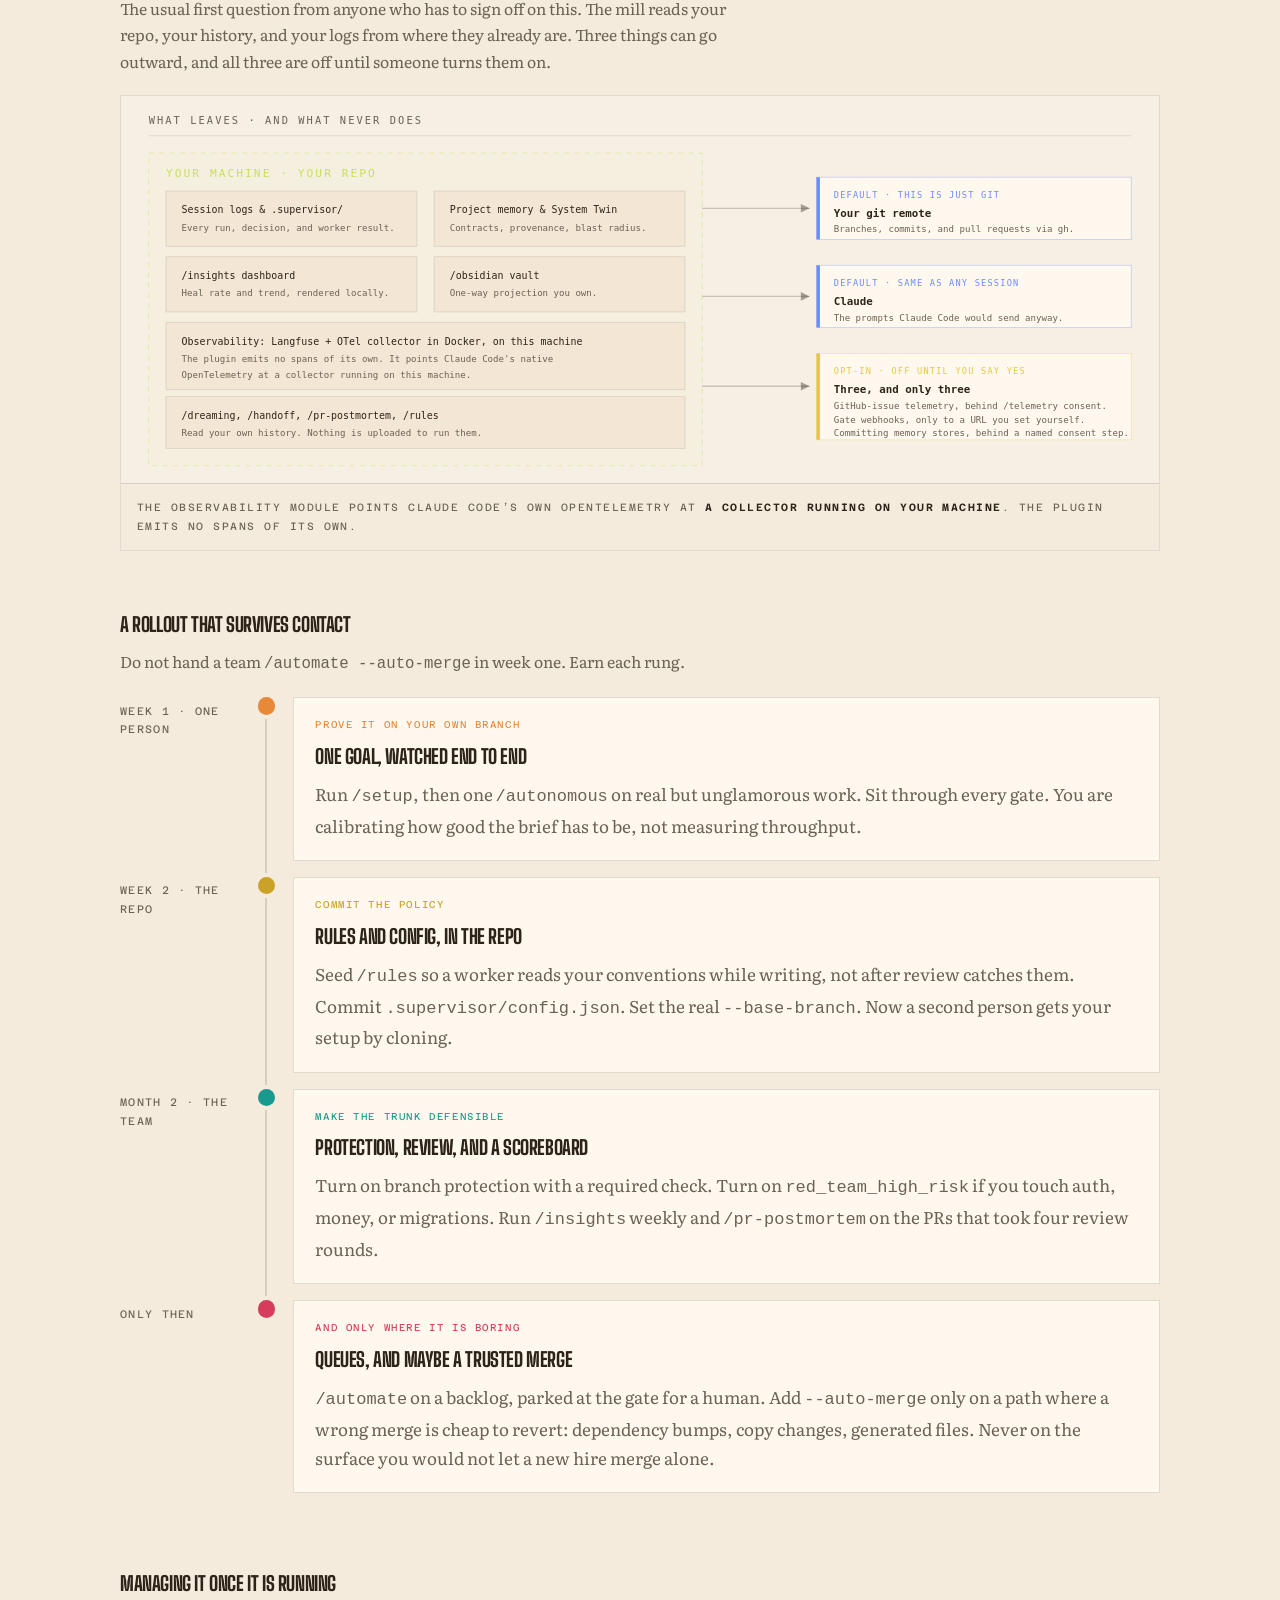
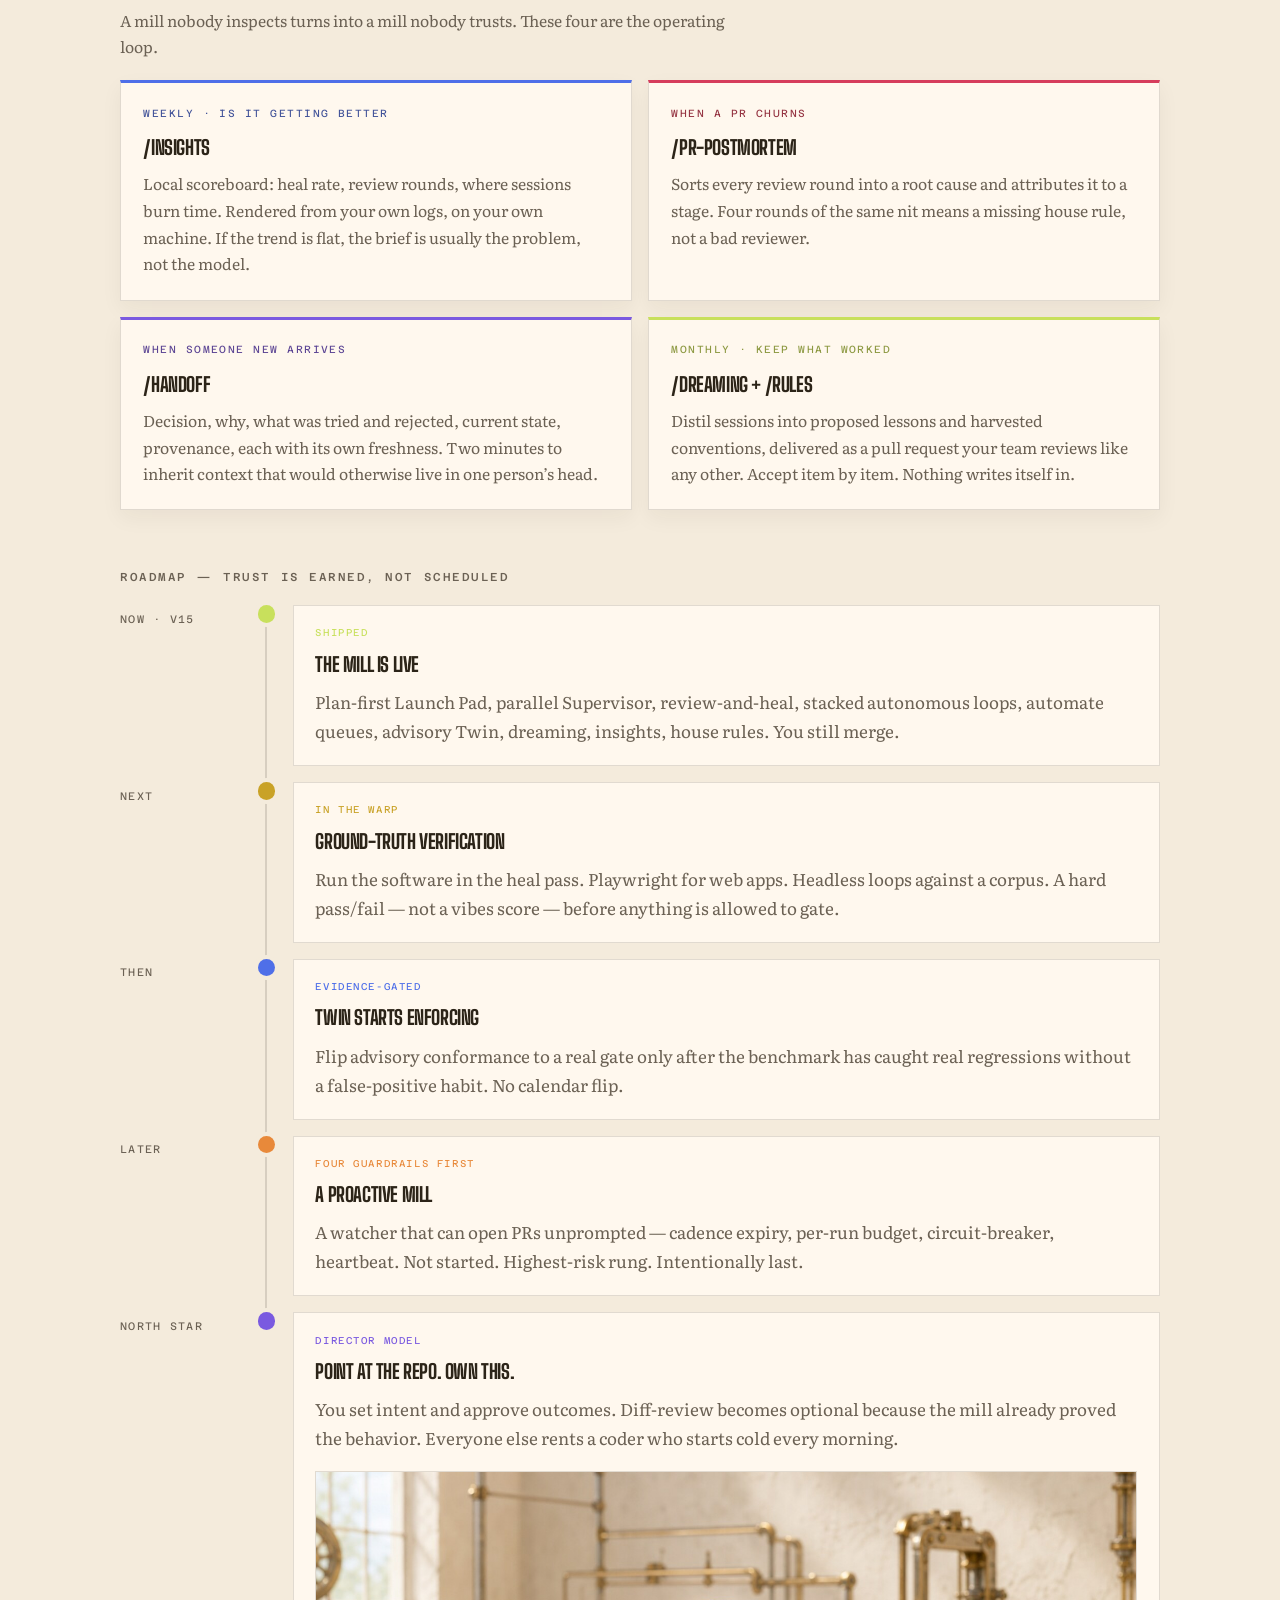
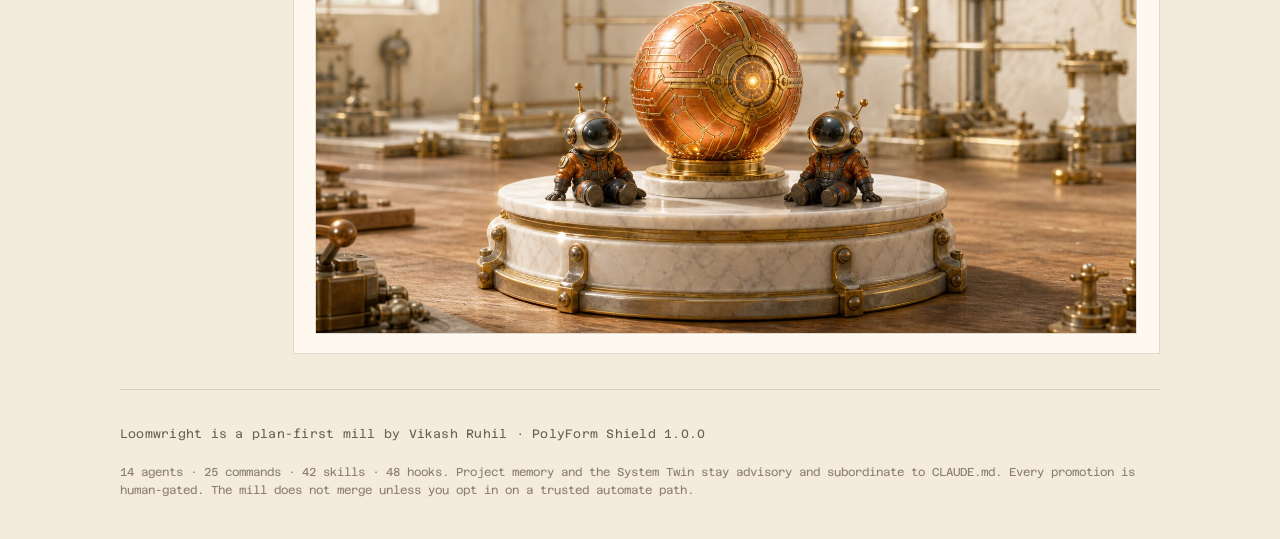
==== commit 901c8a24: "fix(copy): slash commands 24 → 25 (plugin v17.22.1)" ====
--- a/guide.html
+++ b/guide.html
@@ -296,7 +296,7 @@
 
     <footer>
       Loomwright is a plan-first mill by Vikash Ruhil · PolyForm Shield 1.0.0
-      <span class="fine">14 agents · 23 commands · 42 skills · 48 hooks. Project memory and the System Twin stay advisory and subordinate to CLAUDE.md. Every promotion is human-gated. The mill does not merge unless you opt in on a trusted automate path.</span>
+      <span class="fine">14 agents · 25 commands · 42 skills · 48 hooks. Project memory and the System Twin stay advisory and subordinate to CLAUDE.md. Every promotion is human-gated. The mill does not merge unless you opt in on a trusted automate path.</span>
     </footer>
   </div>
   <script src="site.js"></script>
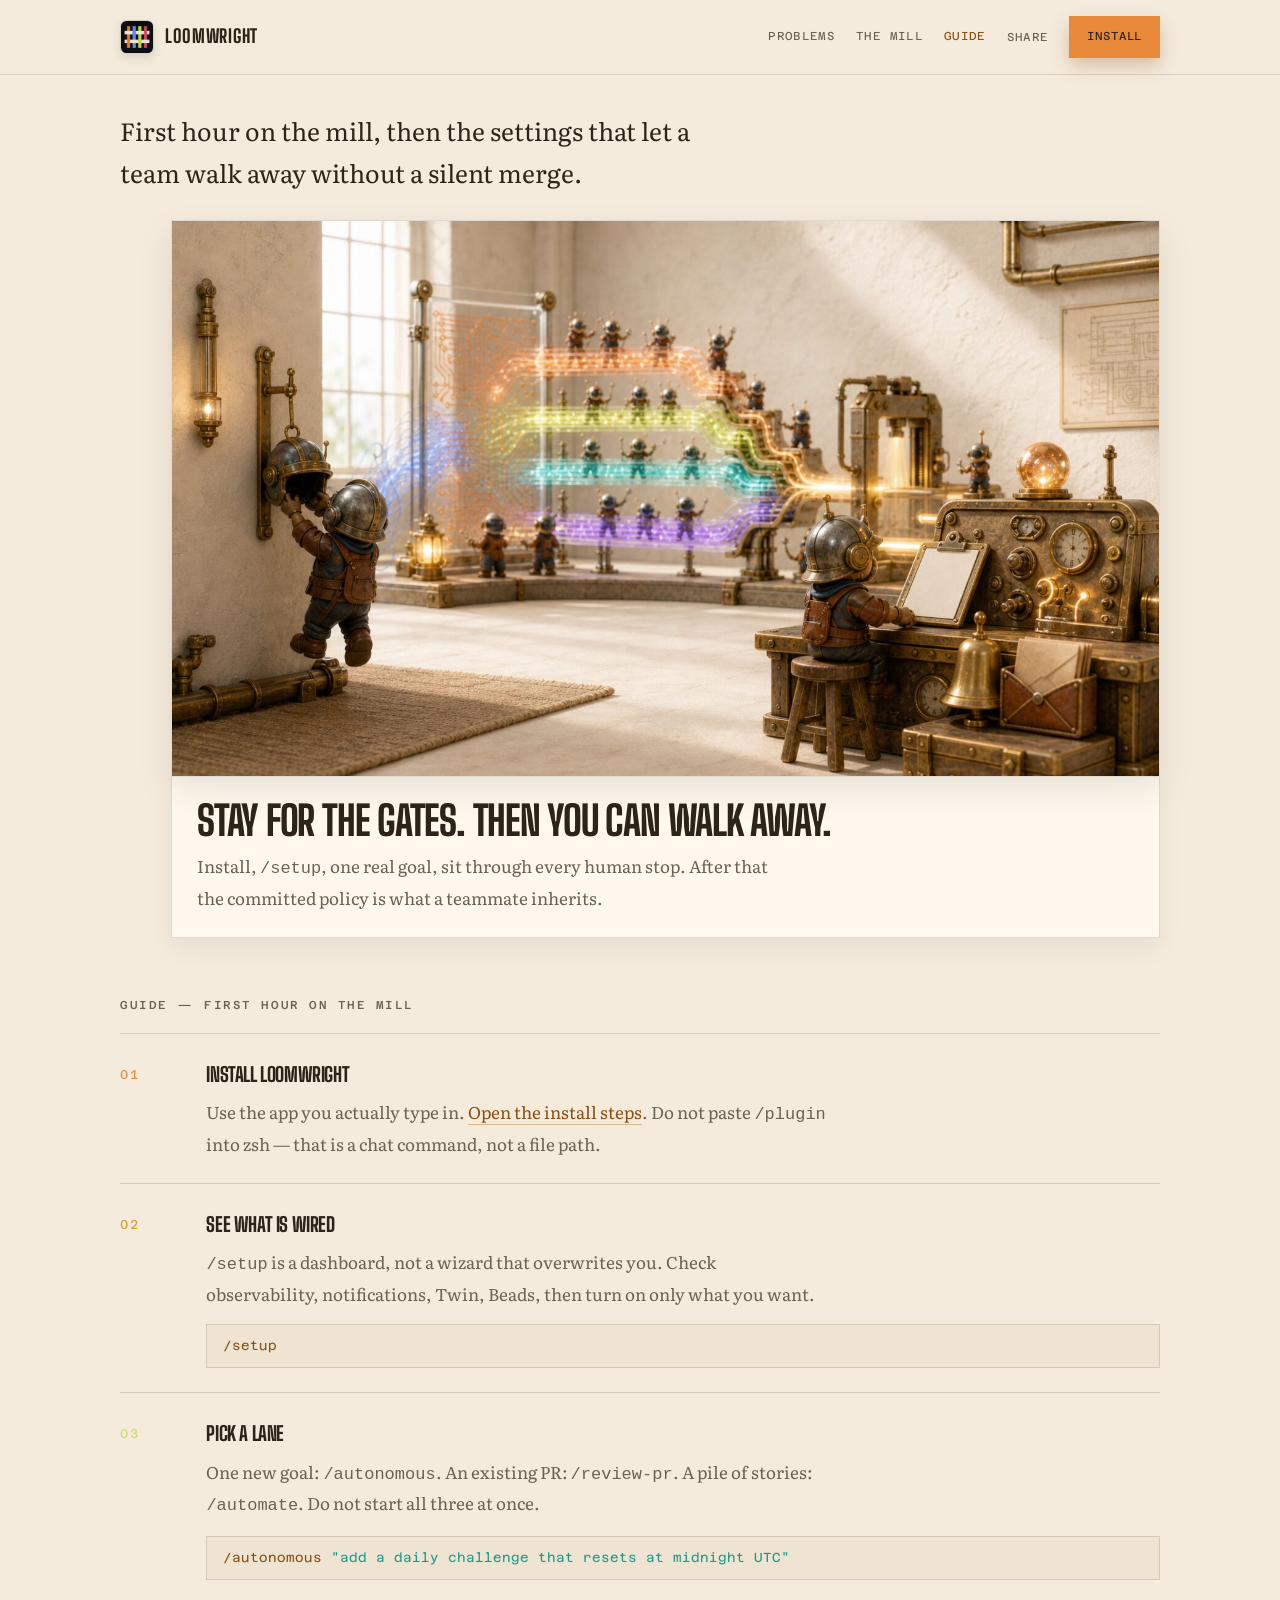
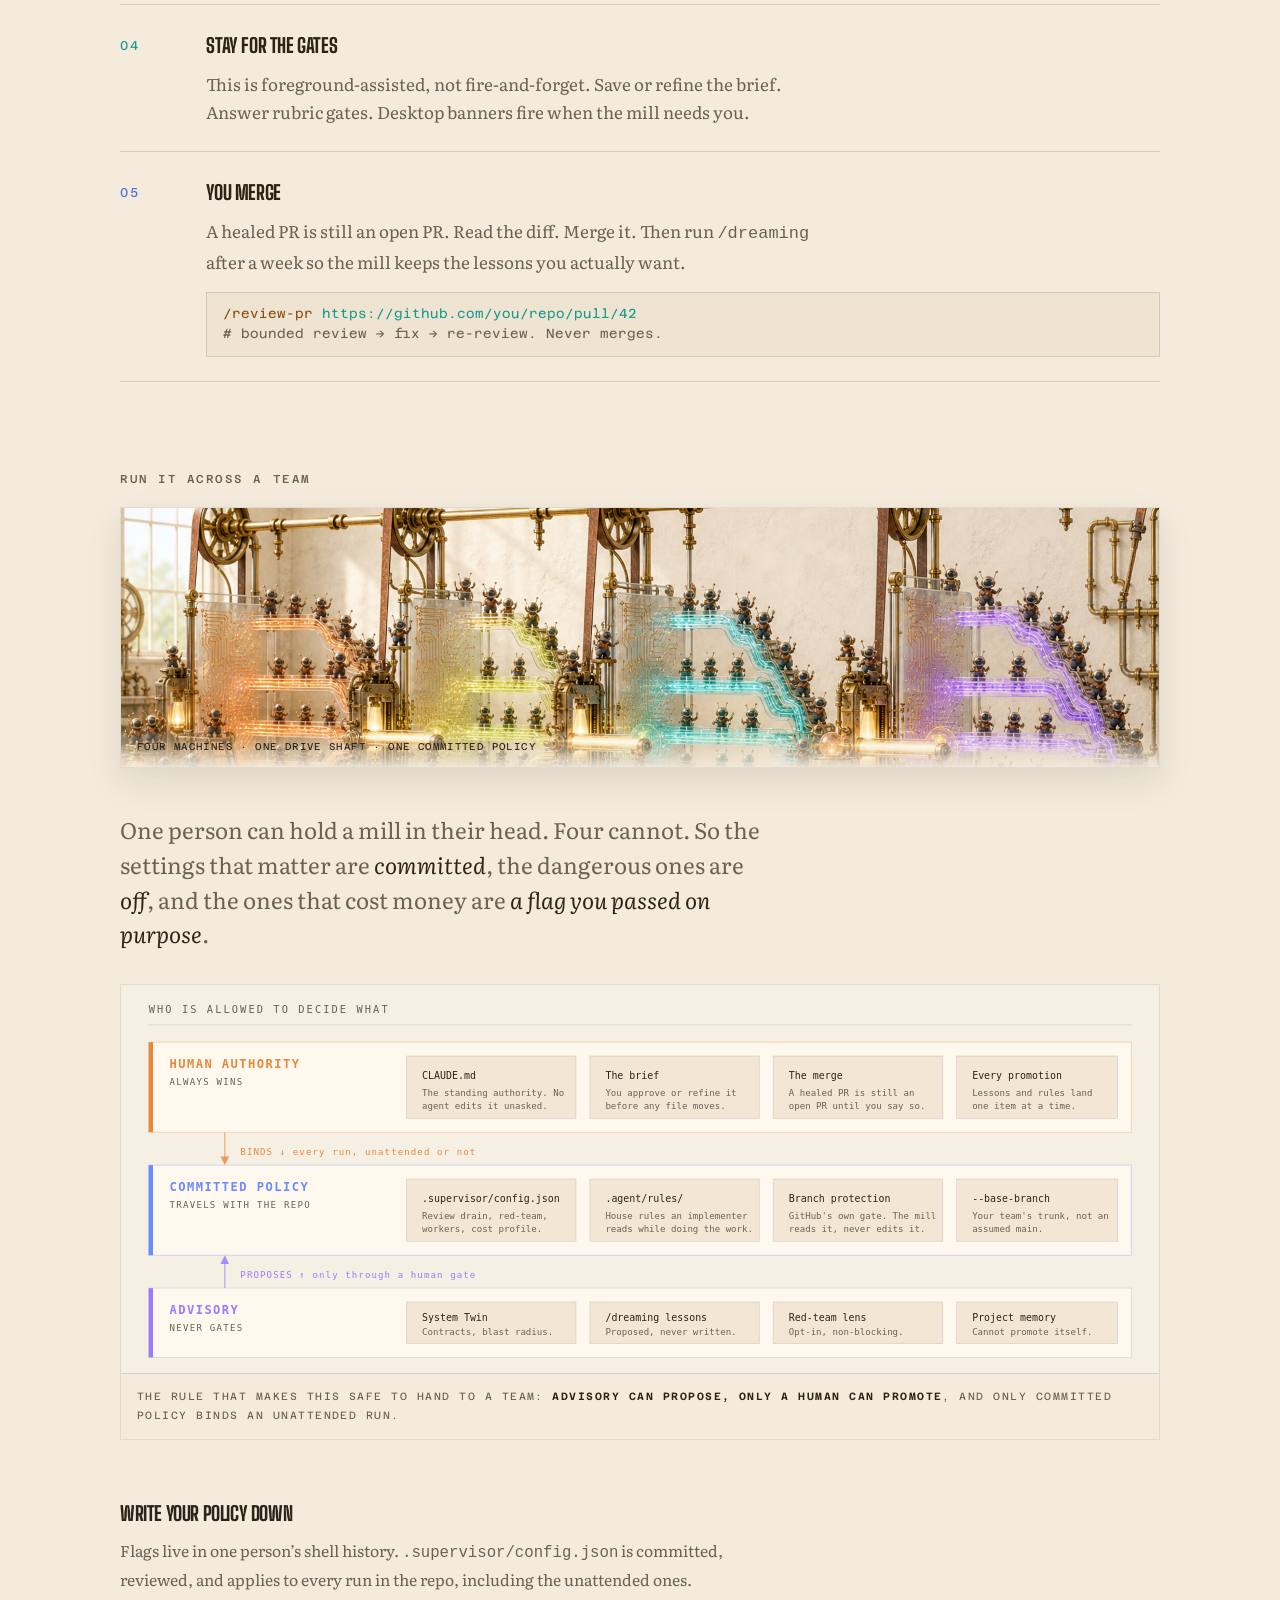
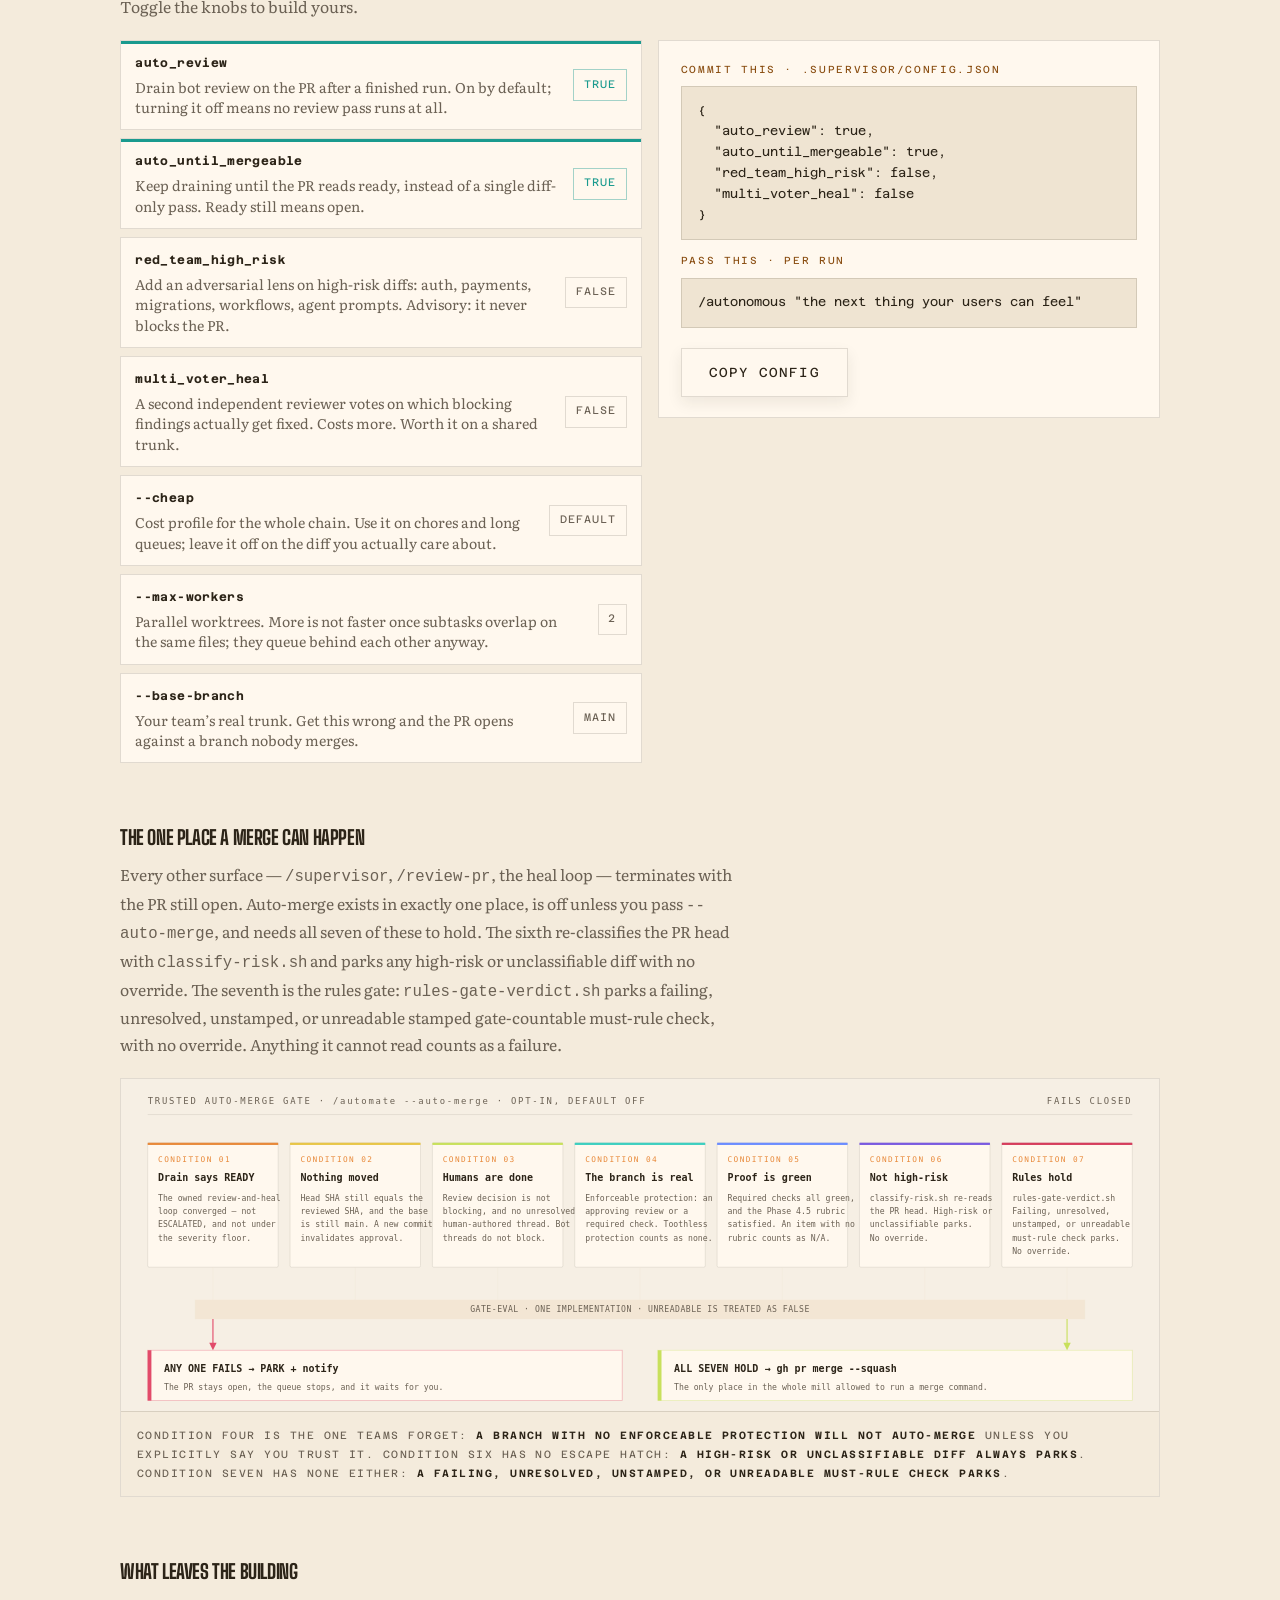
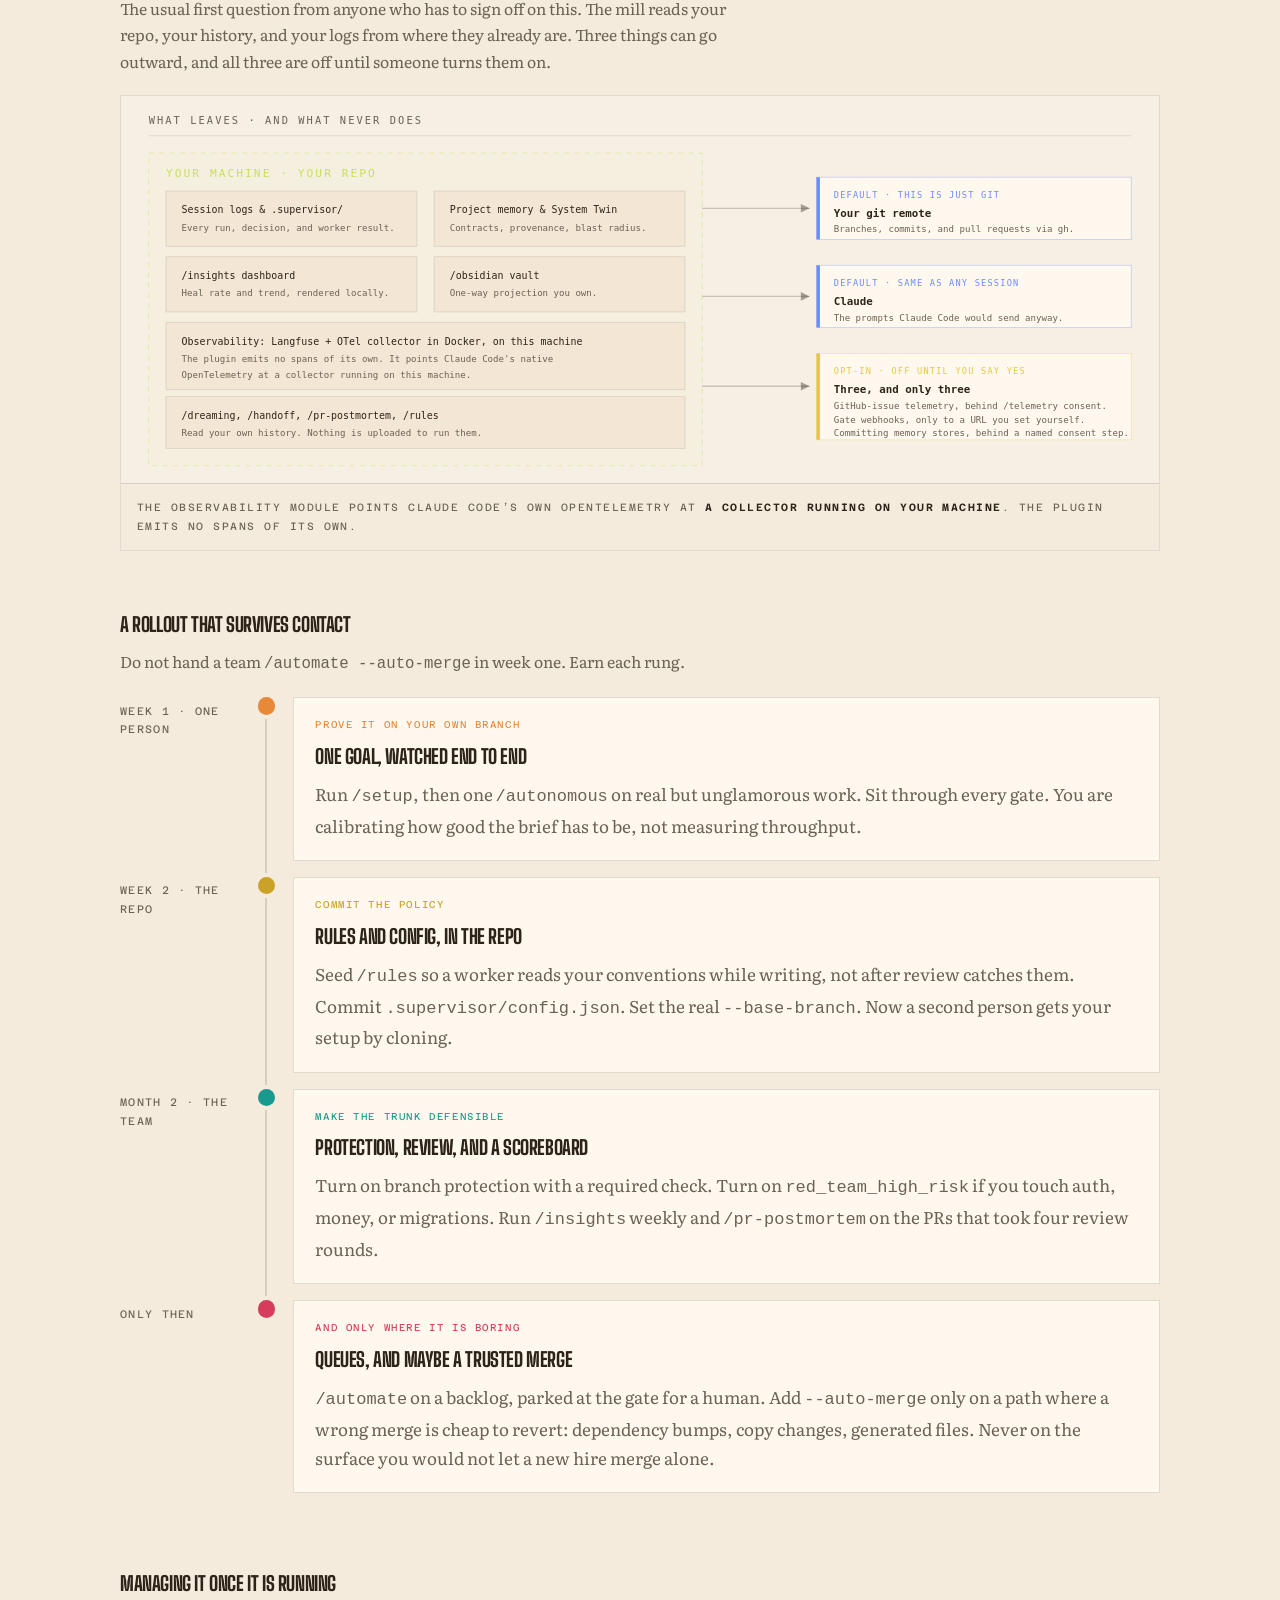
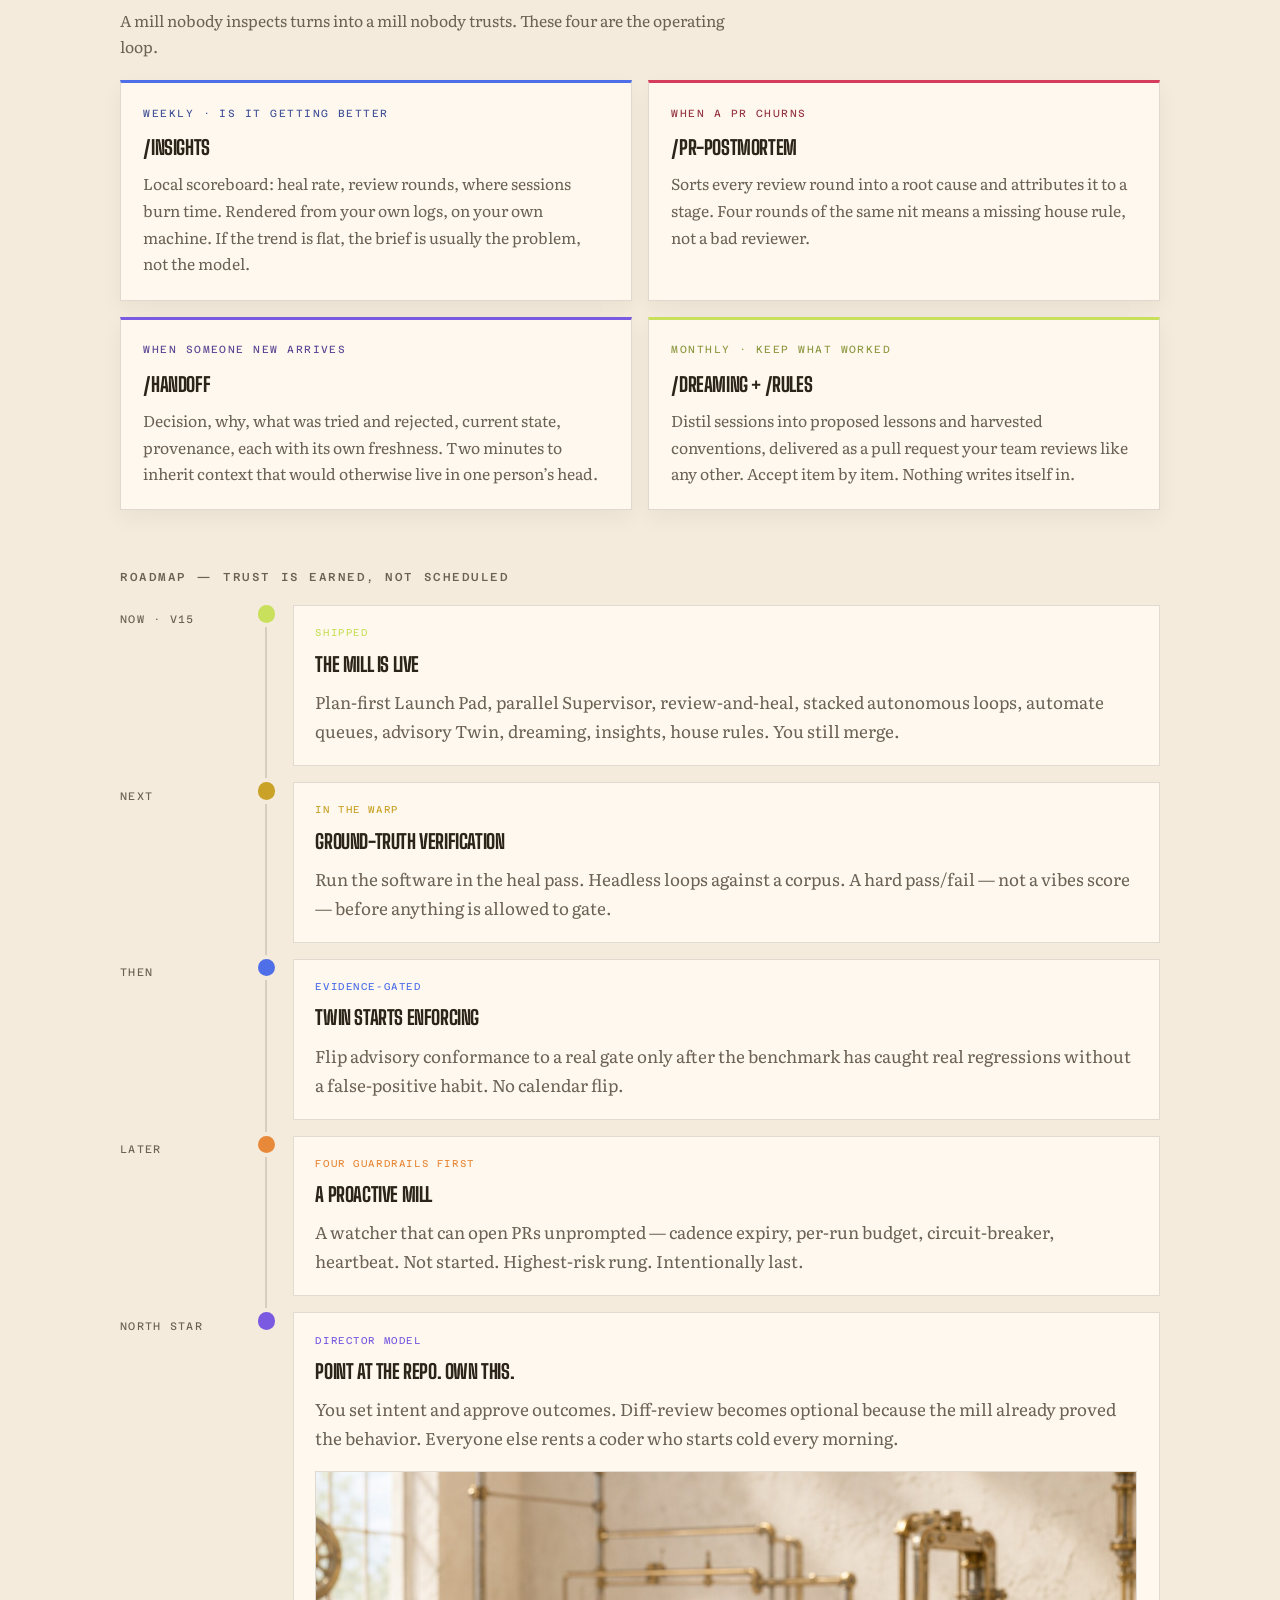
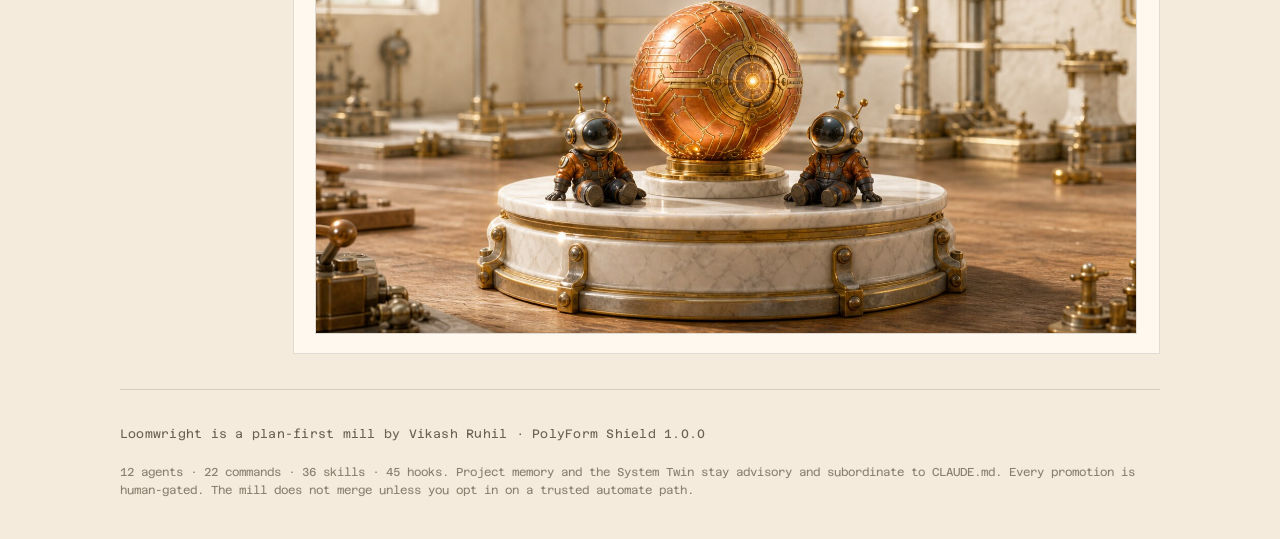
==== commit 3456d92b: "fix(copy): sync counts to 12/22/36/45 and remove QA and /verify (plugin v18.1.2) Matches loomwright " ====
--- a/guide.html
+++ b/guide.html
@@ -259,7 +259,7 @@
         <div class="body">
           <p class="st" style="color:var(--gold)">In the warp</p>
           <h3>Ground-truth verification</h3>
-          <p>Run the software in the heal pass. Playwright for web apps. Headless loops against a corpus. A hard pass/fail — not a vibes score — before anything is allowed to gate.</p>
+          <p>Run the software in the heal pass. Headless loops against a corpus. A hard pass/fail — not a vibes score — before anything is allowed to gate.</p>
         </div>
       </article>
       <article class="mile">
@@ -296,7 +296,7 @@
 
     <footer>
       Loomwright is a plan-first mill by Vikash Ruhil · PolyForm Shield 1.0.0
-      <span class="fine">14 agents · 25 commands · 42 skills · 48 hooks. Project memory and the System Twin stay advisory and subordinate to CLAUDE.md. Every promotion is human-gated. The mill does not merge unless you opt in on a trusted automate path.</span>
+      <span class="fine">12 agents · 22 commands · 36 skills · 45 hooks. Project memory and the System Twin stay advisory and subordinate to CLAUDE.md. Every promotion is human-gated. The mill does not merge unless you opt in on a trusted automate path.</span>
     </footer>
   </div>
   <script src="site.js"></script>
